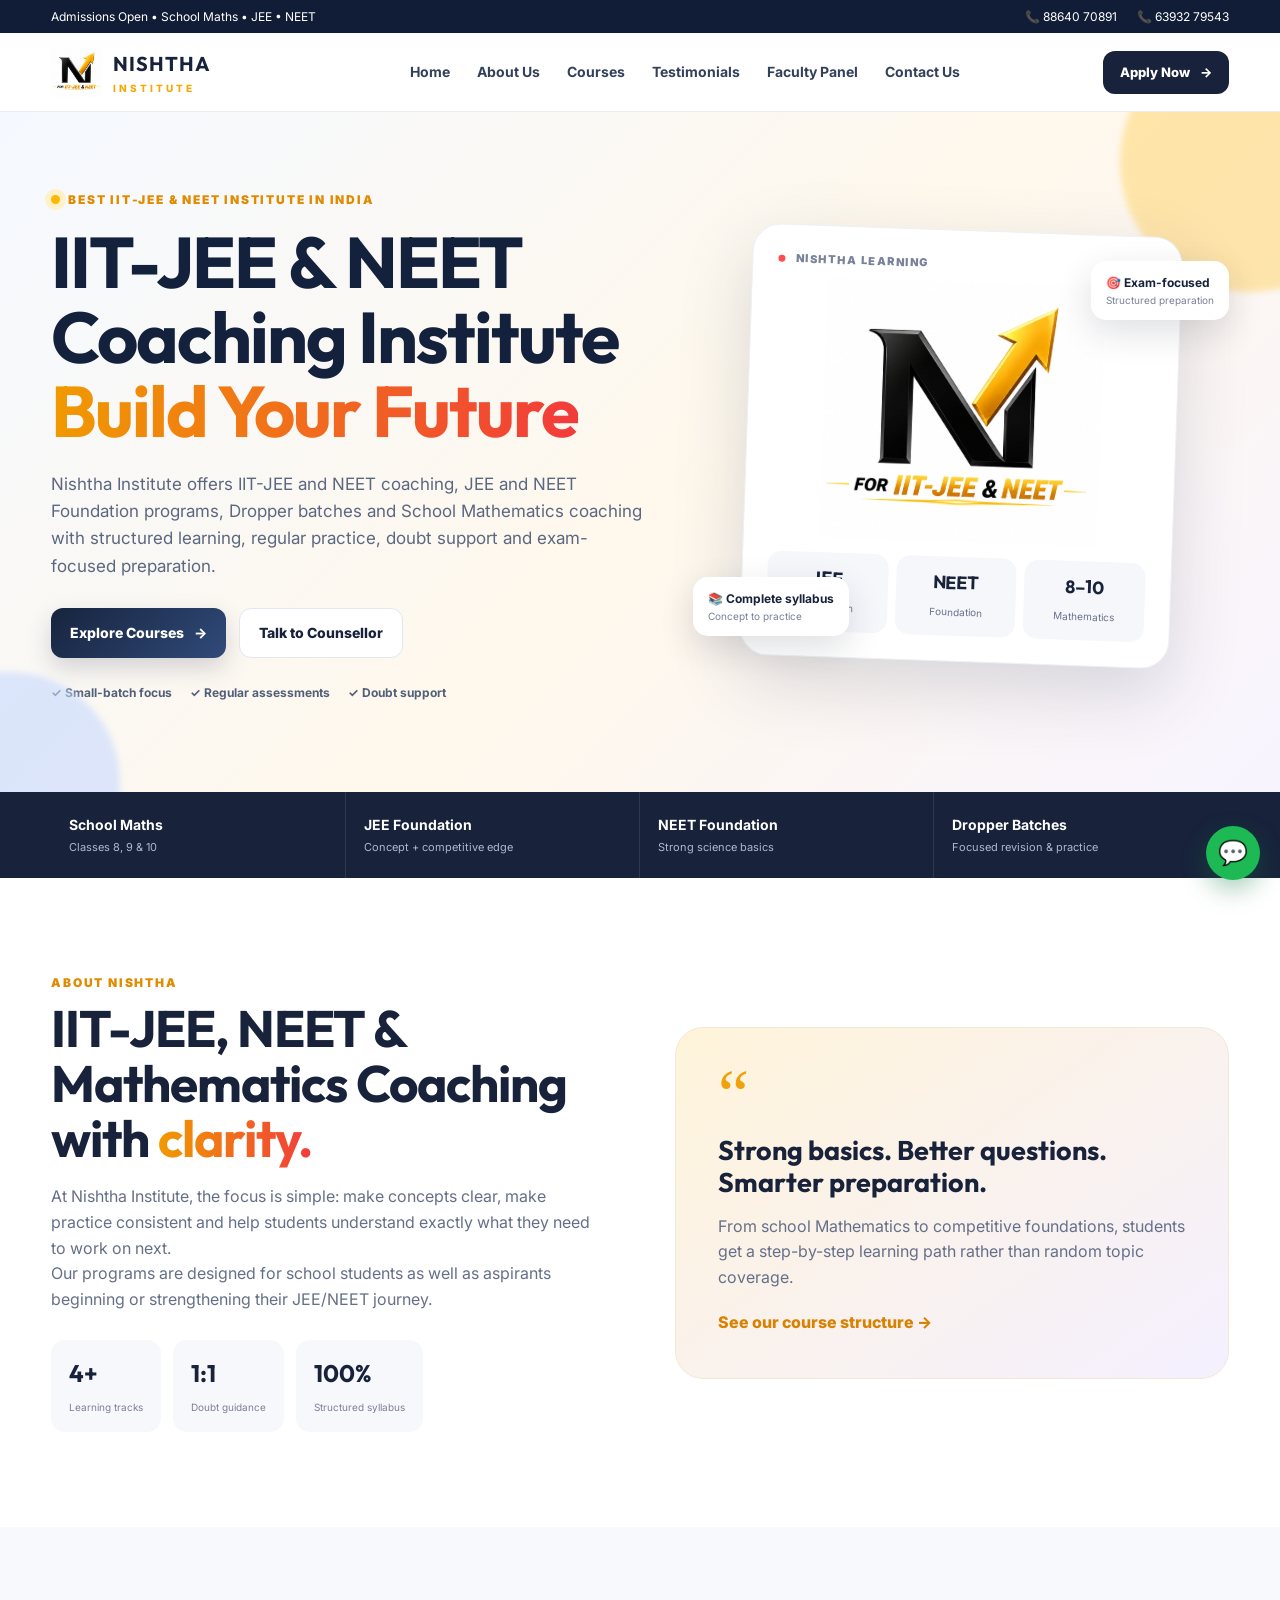
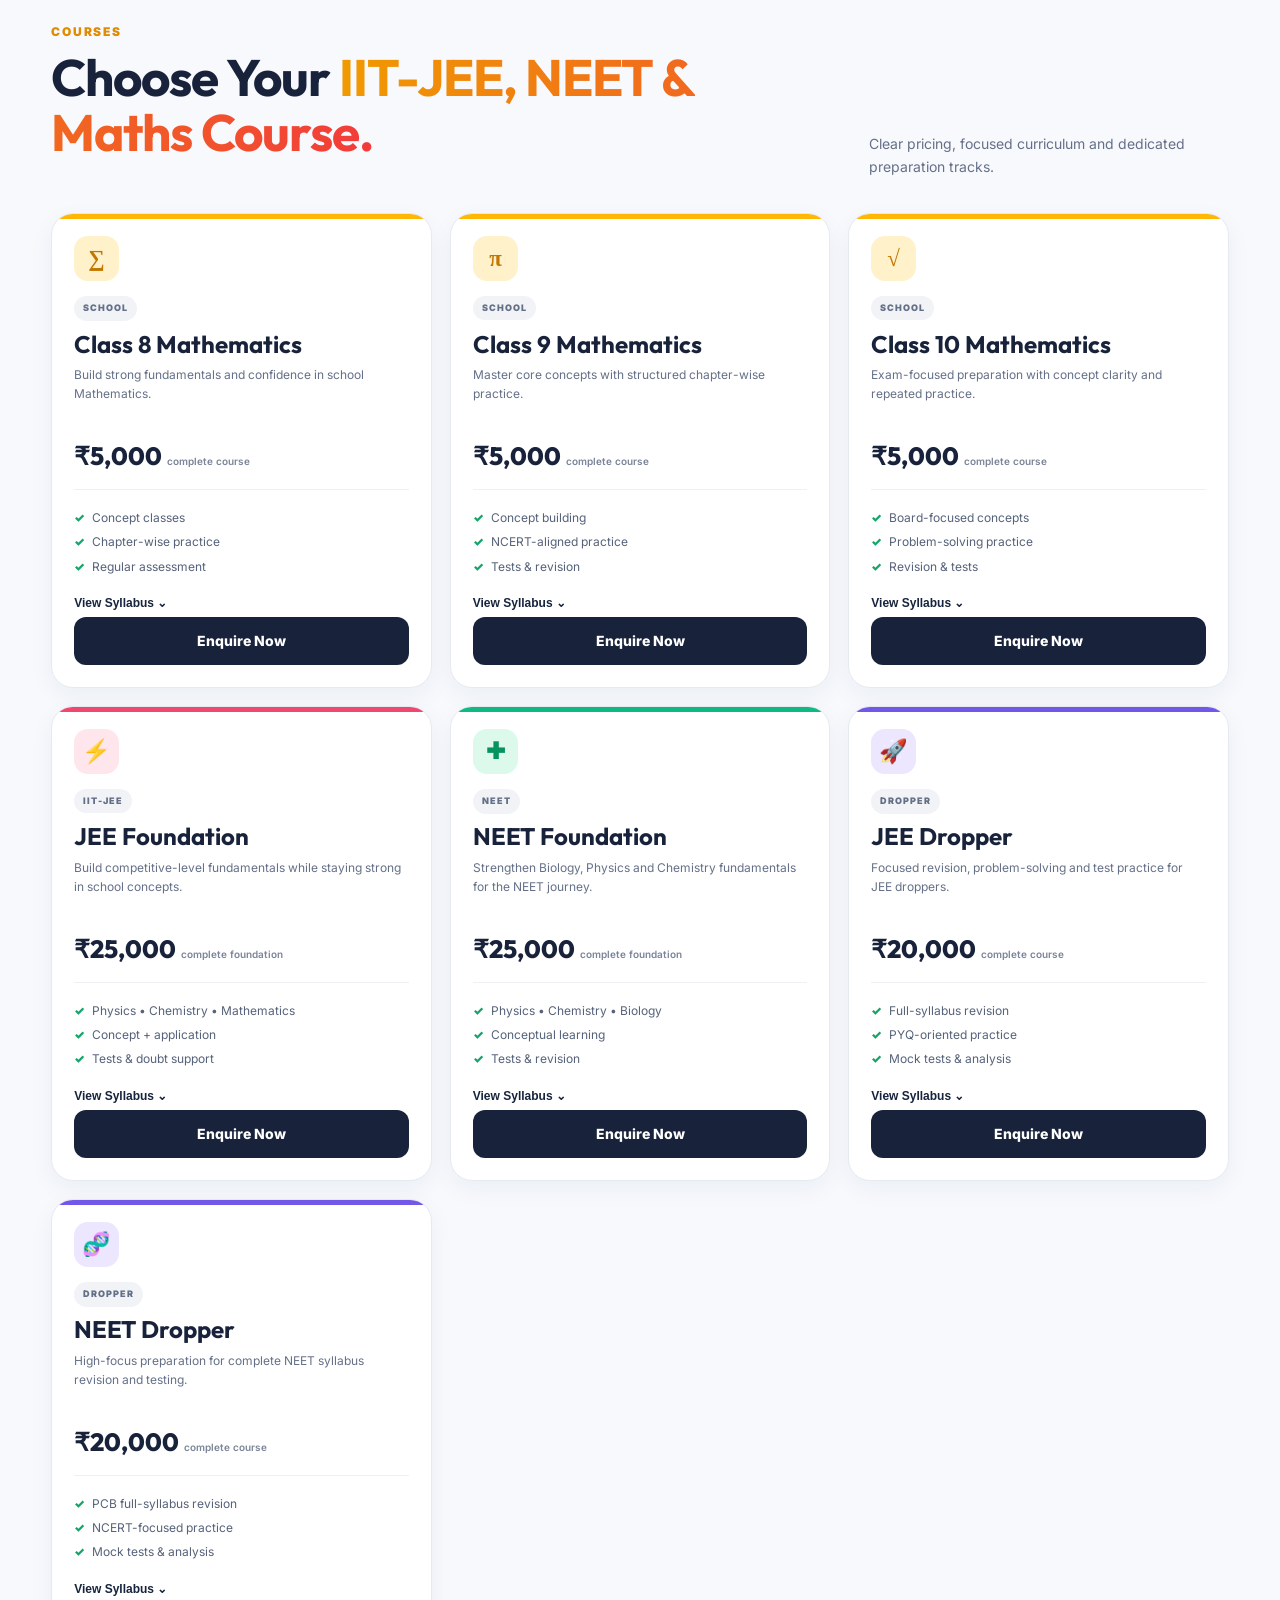
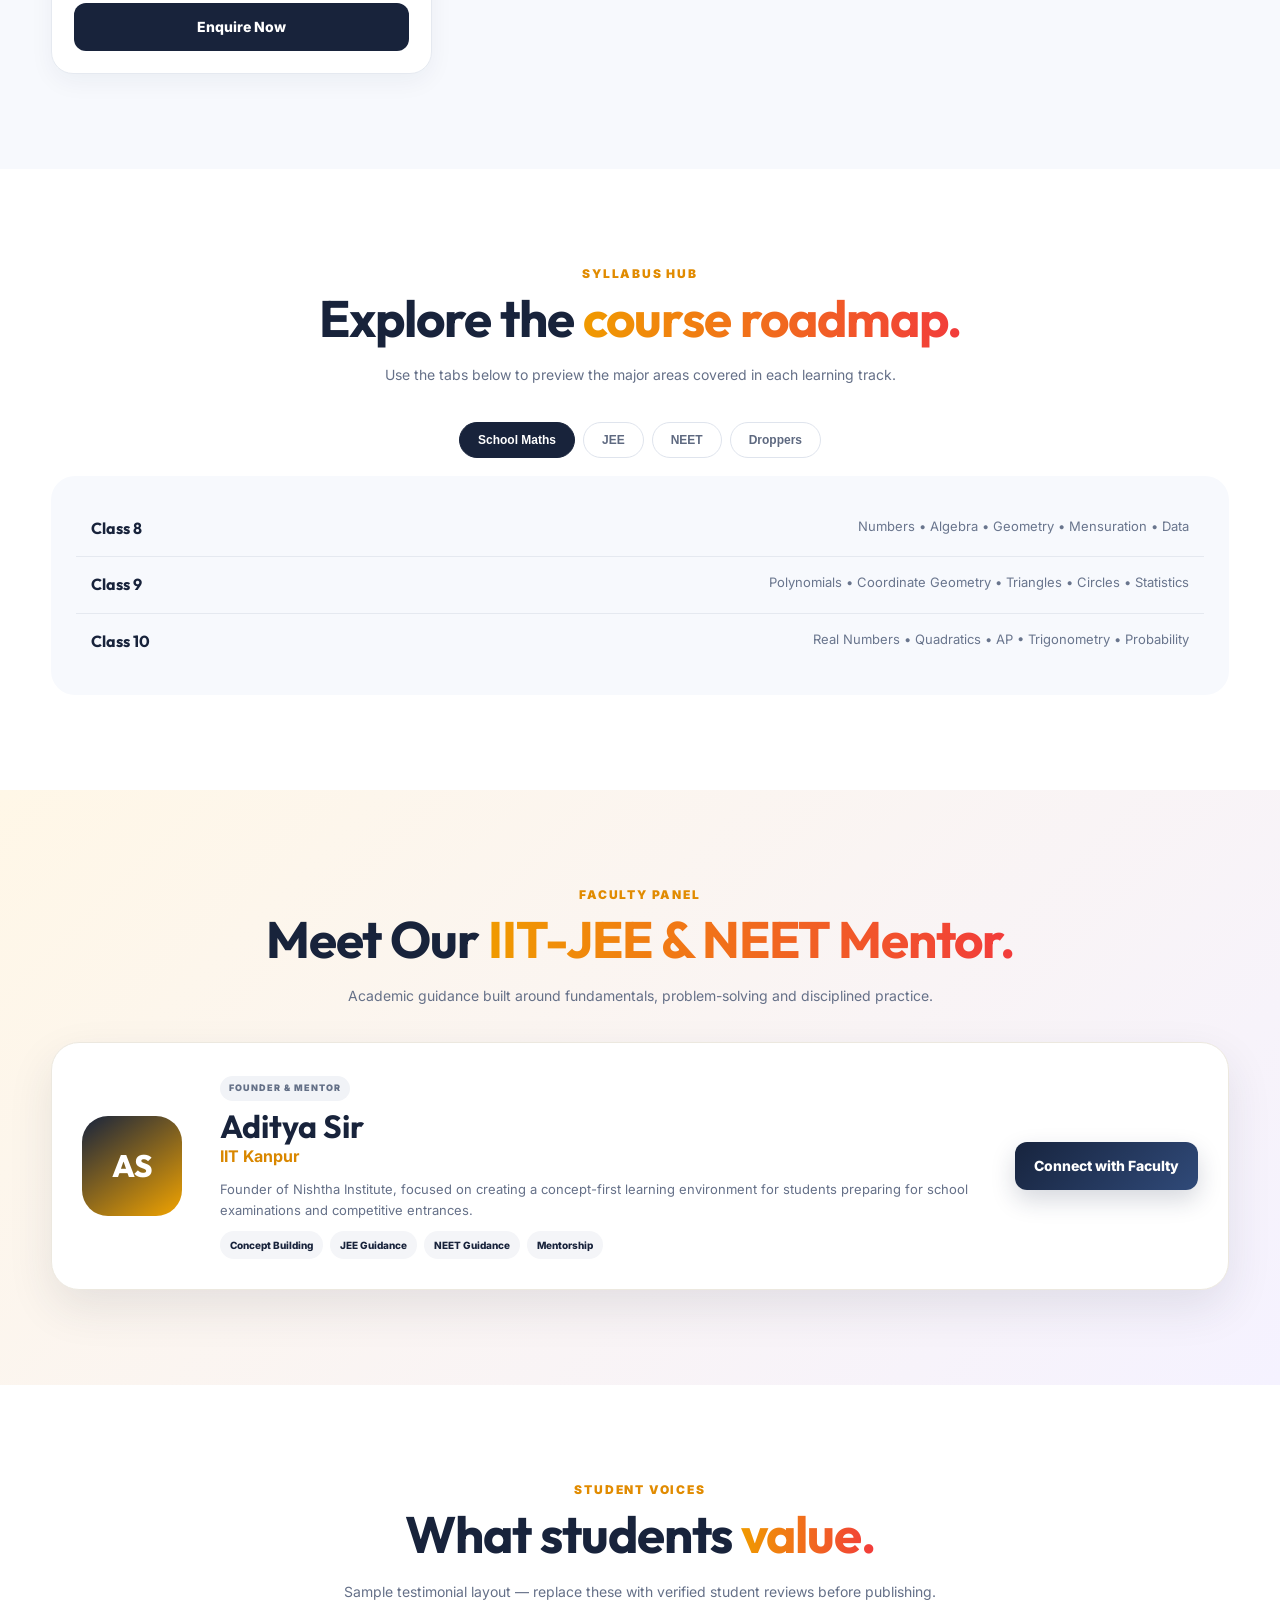
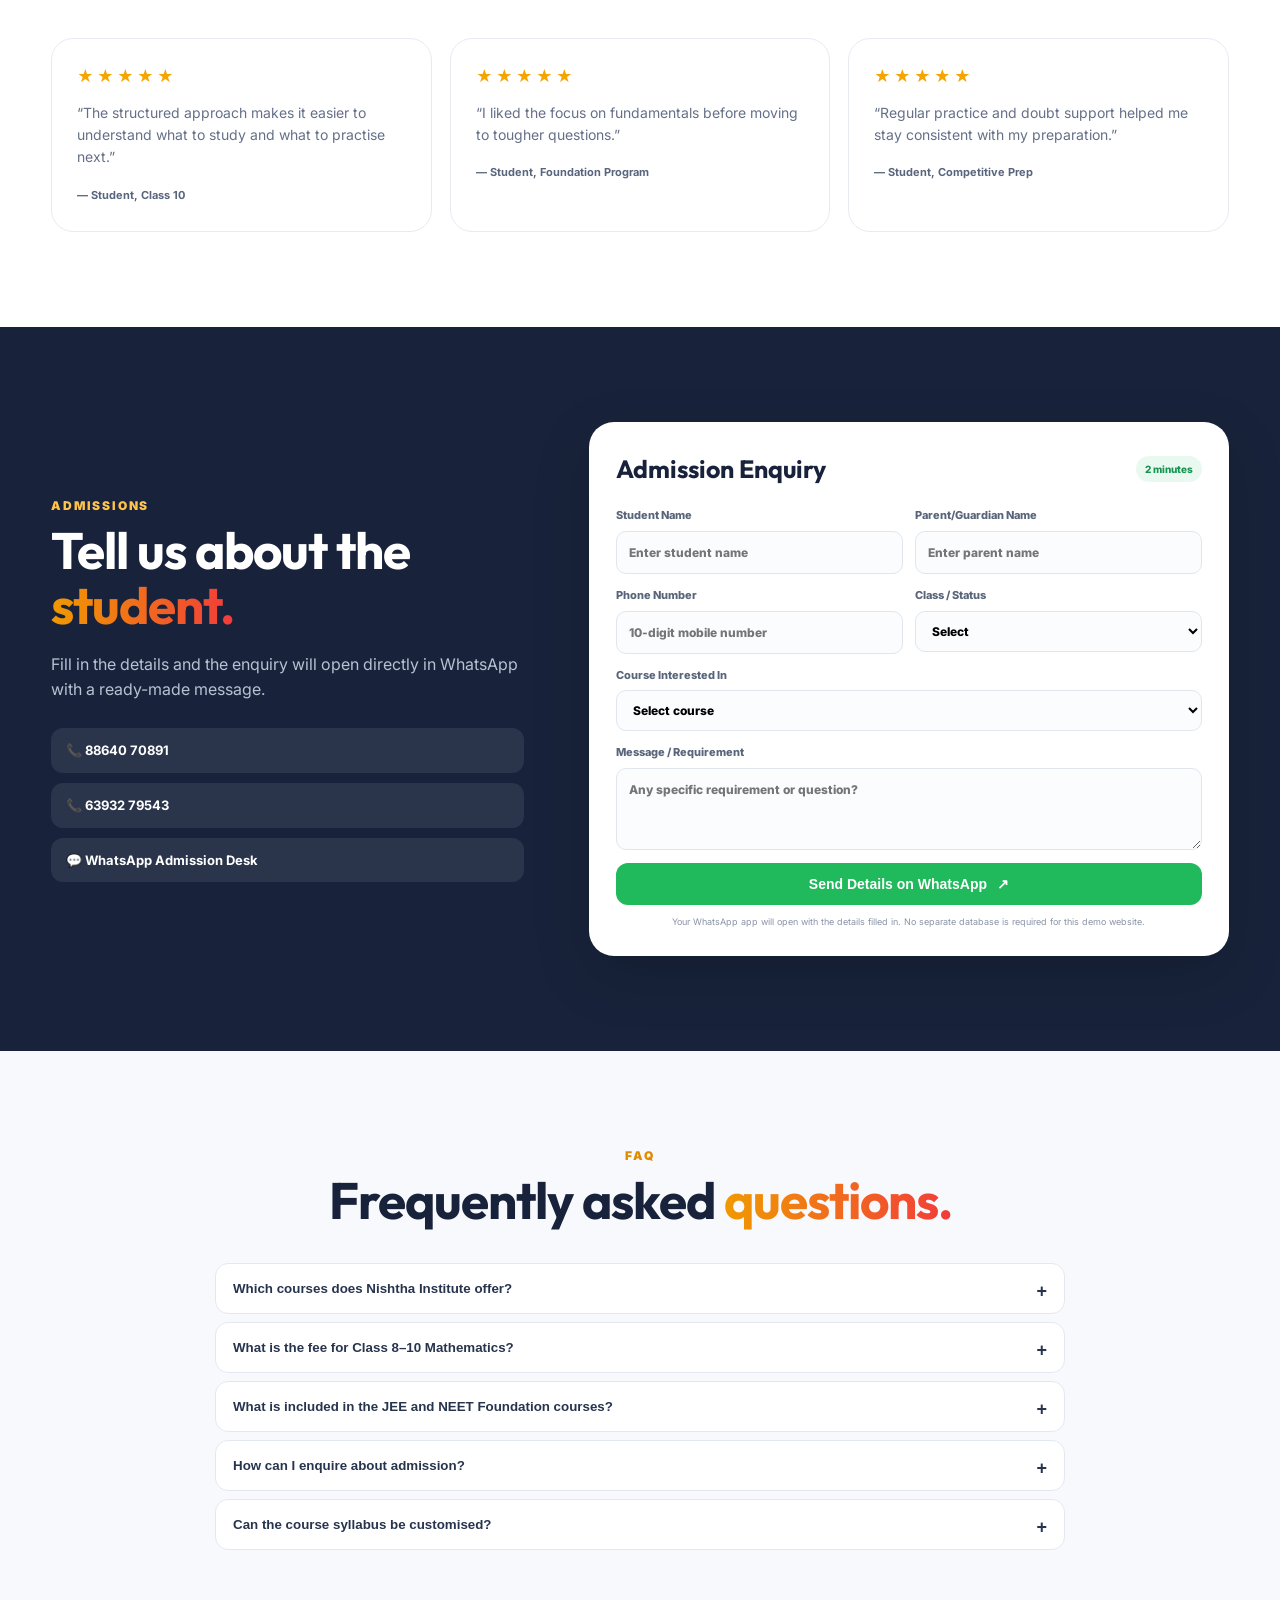
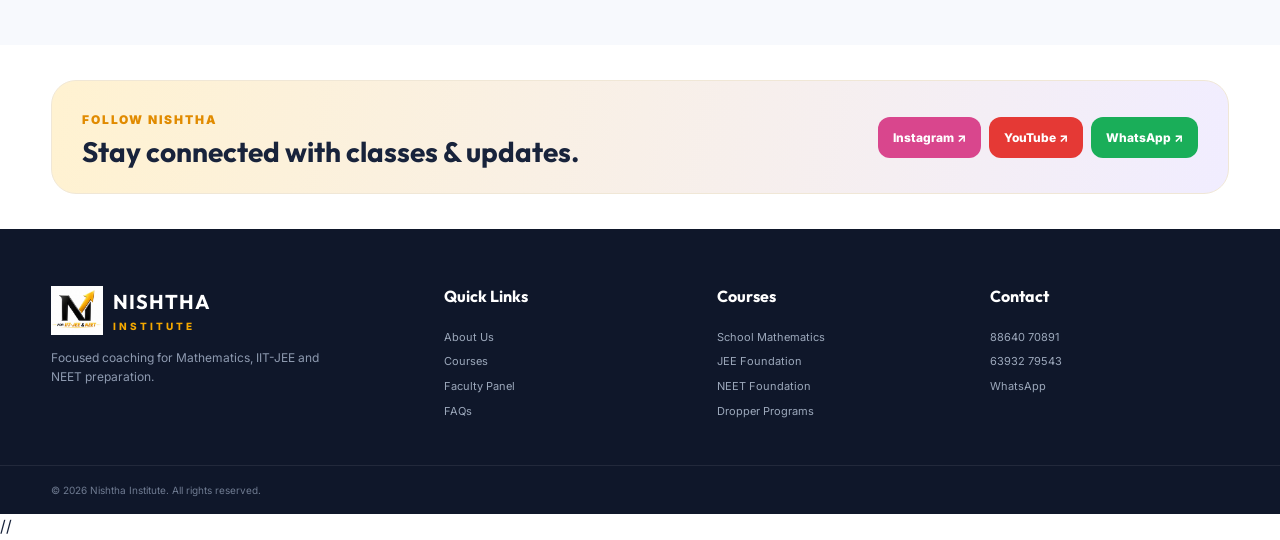
==== index.html @ 9aad05a2 "SEO" ====
<!DOCTYPE html>
<html lang="en-IN">

<head>
  <meta charset="UTF-8">
  <meta name="viewport" content="width=device-width, initial-scale=1.0">
  <title>Nishtha Institute | IIT-JEE & NEET Coaching Institute in India</title>
  <meta name="description"
    content="Nishtha Institute offers IIT-JEE and NEET coaching, JEE Foundation, NEET Foundation, JEE and NEET Dropper programs, and Mathematics coaching for Classes 8, 9 and 10 with structured learning and regular practice.">
  <meta name="keywords"
    content="Nishtha Institute, IIT JEE coaching, IIT-JEE coaching institute, JEE coaching, NEET coaching, JEE Foundation, NEET Foundation, JEE Dropper, NEET Dropper, Mathematics coaching, Class 8 Maths, Class 9 Maths, Class 10 Maths, IIT JEE preparation, NEET preparation, Aditya Sir IIT Kanpur">
  <meta name="author" content="Nishtha Institute">
  <meta name="robots" content="index, follow, max-image-preview:large, max-snippet:-1, max-video-preview:-1">
  <meta name="googlebot" content="index, follow, max-image-preview:large, max-snippet:-1, max-video-preview:-1">
  <meta name="language" content="English">
  <meta name="geo.region" content="IN">
  <meta name="theme-color" content="#14213d">
  <meta property="og:title" content="Nishtha Institute | IIT-JEE & NEET Coaching Institute in India">
  <meta property="og:description"
    content="IIT-JEE, NEET, JEE Foundation, NEET Foundation and School Mathematics coaching with structured learning, practice and doubt support.">
  <meta property="og:type" content="website">
  <meta property="og:site_name" content="Nishtha Institute">
  <meta property="og:locale" content="en_IN">
  <meta property="og:image" content="assets/nishtha-logo.png">
  <link rel="canonical" href="/">
  <meta name="twitter:card" content="summary_large_image">
  <meta name="twitter:title" content="Nishtha Institute | IIT-JEE & NEET Coaching Institute in India">
  <meta name="twitter:description"
    content="IIT-JEE, NEET and Mathematics coaching with structured preparation, regular practice and doubt support.">
  <link rel="icon" href="assets/nishtha-logo.png">
  <link rel="preconnect" href="https://fonts.googleapis.com">
  <link rel="preconnect" href="https://fonts.gstatic.com" crossorigin>
  <link
    href="https://fonts.googleapis.com/css2?family=Inter:wght@400;500;600;700;800&family=Outfit:wght@500;600;700;800&display=swap"
    rel="stylesheet">
  <link rel="stylesheet" href="styles.css">
  <script type="application/ld+json">
  {
    "@context":"https://schema.org",
    "@type":"EducationalOrganization",
    "name":"Nishtha Institute",
    "description":"IIT-JEE, NEET and School Mathematics coaching institute offering foundation, dropper and school Mathematics programs.",
    "telephone":["+91-8864070891","+91-6393279543"],
    "sameAs":["https://www.instagram.com/nishthainstitute","https://youtube.com/@nishthainstitute"],
    "areaServed":"India",
    "hasOfferCatalog":{"@type":"OfferCatalog","name":"Nishtha Institute Courses","itemListElement":[
      {"@type":"Offer","itemOffered":{"@type":"Course","name":"Class 8 Mathematics"}},
      {"@type":"Offer","itemOffered":{"@type":"Course","name":"Class 9 Mathematics"}},
      {"@type":"Offer","itemOffered":{"@type":"Course","name":"Class 10 Mathematics"}},
      {"@type":"Offer","itemOffered":{"@type":"Course","name":"JEE Foundation"}},
      {"@type":"Offer","itemOffered":{"@type":"Course","name":"NEET Foundation"}},
      {"@type":"Offer","itemOffered":{"@type":"Course","name":"JEE Dropper"}},
      {"@type":"Offer","itemOffered":{"@type":"Course","name":"NEET Dropper"}}
    ]}
  }
  </script>
</head>

<body>
  <div class="topbar">
    <div class="container topbar-inner">
      <span>Admissions Open • School Maths • JEE • NEET</span>
      <div class="top-actions">
        <a href="tel:+918864070891">📞 88640 70891</a>
        <a href="tel:+916393279543">📞 63932 79543</a>
      </div>
    </div>
  </div>

  <header class="header" id="home">
    <div class="container nav">
      <a class="brand" href="#home" aria-label="Nishtha Institute Home">
        <img src="assets/nishtha-logo.png" alt="Nishtha Institute IIT JEE NEET logo">
        <div>
          <strong>NISHTHA</strong>
          <small>INSTITUTE</small>
        </div>
      </a>
      <button class="menu-toggle" aria-label="Open navigation" aria-expanded="false">☰</button>
      <nav class="nav-links" aria-label="Primary navigation">
        <a href="#home">Home</a>
        <a href="#about">About Us</a>
        <a href="#courses">Courses</a>
        <a href="#testimonials">Testimonials</a>
        <a href="#faculty">Faculty Panel</a>
        <a href="#contact">Contact Us</a>
      </nav>
      <a class="nav-cta" href="#admission">Apply Now <span>→</span></a>
    </div>
  </header>

  <main>
    <section class="hero">
      <div class="hero-orb orb-one"></div>
      <div class="hero-orb orb-two"></div>
      <div class="container hero-grid">
        <div class="hero-copy">
          <!-- <div class="eyebrow"><span class="dot"></span> Concept • Practice • Progress</div> -->
          <div class="eyebrow">
            <span class="dot"></span>
            BEST IIT-JEE & NEET INSTITUTE IN INDIA
          </div>
          <h1>IIT-JEE & NEET Coaching Institute <span>Build Your Future</span></h1>
          <p class="hero-text">Nishtha Institute offers IIT-JEE and NEET coaching, JEE and NEET Foundation programs,
            Dropper batches and School Mathematics coaching with structured learning, regular practice, doubt support
            and exam-focused preparation.</p>
          <div class="hero-buttons">
            <a class="btn btn-primary" href="#courses">Explore Courses <span>→</span></a>
            <a class="btn btn-light" href="#admission">Talk to Counsellor</a>
          </div>
          <div class="hero-points">
            <span>✓ Small-batch focus</span><span>✓ Regular assessments</span><span>✓ Doubt support</span>
          </div>
        </div>
        <div class="hero-visual">
          <div class="visual-card">
            <div class="visual-top"><span class="live-dot"></span> NISHTHA LEARNING</div>
            <img src="assets/nishtha-logo.png" alt="Nishtha Institute logo">
            <div class="visual-bottom">
              <div><b>JEE</b><small>Foundation</small></div>
              <div><b>NEET</b><small>Foundation</small></div>
              <div><b>8–10</b><small>Mathematics</small></div>
            </div>
          </div>
          <div class="floating-card fc1">🎯 <b>Exam-focused</b><small>Structured preparation</small></div>
          <div class="floating-card fc2">📚 <b>Complete syllabus</b><small>Concept to practice</small></div>
        </div>
      </div>
    </section>

    <section class="trust-strip">
      <div class="container trust-grid">
        <div><strong>School Maths</strong><span>Classes 8, 9 & 10</span></div>
        <div><strong>JEE Foundation</strong><span>Concept + competitive edge</span></div>
        <div><strong>NEET Foundation</strong><span>Strong science basics</span></div>
        <div><strong>Dropper Batches</strong><span>Focused revision & practice</span></div>
      </div>
    </section>

    <section class="section about" id="about">
      <div class="container two-col">
        <div>
          <div class="section-tag">ABOUT NISHTHA</div>
          <h2>IIT-JEE, NEET & Mathematics Coaching with <span>clarity.</span></h2>
          <p>At Nishtha Institute, the focus is simple: make concepts clear, make practice consistent and help students
            understand exactly what they need to work on next.</p>
          <p>Our programs are designed for school students as well as aspirants beginning or strengthening their
            JEE/NEET journey.</p>
          <div class="mini-stats">
            <div><b>4+</b><span>Learning tracks</span></div>
            <div><b>1:1</b><span>Doubt guidance</span></div>
            <div><b>100%</b><span>Structured syllabus</span></div>
          </div>
        </div>
        <div class="about-card">
          <div class="quote-mark">“</div>
          <h3>Strong basics. Better questions. Smarter preparation.</h3>
          <p>From school Mathematics to competitive foundations, students get a step-by-step learning path rather than
            random topic coverage.</p>
          <a href="#courses" class="text-link">See our course structure →</a>
        </div>
      </div>
    </section>

    <section class="section courses-section" id="courses">
      <div class="container">
        <div class="section-heading">
          <div>
            <div class="section-tag">COURSES</div>
            <h2>Choose Your <span>IIT-JEE, NEET & Maths Course.</span></h2>
          </div>
          <p>Clear pricing, focused curriculum and dedicated preparation tracks.</p>
        </div>

        <div class="course-grid">
          <article class="course-card math-card">
            <div class="course-icon">∑</div><span class="pill">SCHOOL</span>
            <h3>Class 8 Mathematics</h3>
            <p>Build strong fundamentals and confidence in school Mathematics.</p>
            <div class="price">₹5,000 <small>complete course</small></div>
            <ul>
              <li>Concept classes</li>
              <li>Chapter-wise practice</li>
              <li>Regular assessment</li>
            </ul>
            <button class="course-toggle">View Syllabus <span>⌄</span></button>
            <div class="syllabus">
              <a href="#syllabus">Number Systems</a><a href="#syllabus">Algebraic Expressions</a><a
                href="#syllabus">Linear Equations</a><a href="#syllabus">Geometry & Mensuration</a><a
                href="#syllabus">Data Handling</a>
            </div>
            <a class="btn btn-dark full" href="#admission" data-course="Class 8 Mathematics">Enquire Now</a>
          </article>

          <article class="course-card math-card">
            <div class="course-icon">π</div><span class="pill">SCHOOL</span>
            <h3>Class 9 Mathematics</h3>
            <p>Master core concepts with structured chapter-wise practice.</p>
            <div class="price">₹5,000 <small>complete course</small></div>
            <ul>
              <li>Concept building</li>
              <li>NCERT-aligned practice</li>
              <li>Tests & revision</li>
            </ul>
            <button class="course-toggle">View Syllabus <span>⌄</span></button>
            <div class="syllabus">
              <a href="#syllabus">Number Systems</a><a href="#syllabus">Polynomials</a><a href="#syllabus">Coordinate
                Geometry</a><a href="#syllabus">Triangles & Circles</a><a href="#syllabus">Statistics</a>
            </div>
            <a class="btn btn-dark full" href="#admission" data-course="Class 9 Mathematics">Enquire Now</a>
          </article>

          <article class="course-card math-card">
            <div class="course-icon">√</div><span class="pill">SCHOOL</span>
            <h3>Class 10 Mathematics</h3>
            <p>Exam-focused preparation with concept clarity and repeated practice.</p>
            <div class="price">₹5,000 <small>complete course</small></div>
            <ul>
              <li>Board-focused concepts</li>
              <li>Problem-solving practice</li>
              <li>Revision & tests</li>
            </ul>
            <button class="course-toggle">View Syllabus <span>⌄</span></button>
            <div class="syllabus">
              <a href="#syllabus">Real Numbers</a><a href="#syllabus">Quadratic Equations</a><a
                href="#syllabus">Arithmetic Progressions</a><a href="#syllabus">Triangles</a><a
                href="#syllabus">Probability</a>
            </div>
            <a class="btn btn-dark full" href="#admission" data-course="Class 10 Mathematics">Enquire Now</a>
          </article>

          <article class="course-card jee-card">
            <div class="course-icon">⚡</div><span class="pill">IIT-JEE</span>
            <h3>JEE Foundation</h3>
            <p>Build competitive-level fundamentals while staying strong in school concepts.</p>
            <div class="price">₹25,000 <small>complete foundation</small></div>
            <ul>
              <li>Physics • Chemistry • Mathematics</li>
              <li>Concept + application</li>
              <li>Tests & doubt support</li>
            </ul>
            <button class="course-toggle">View Syllabus <span>⌄</span></button>
            <div class="syllabus">
              <a href="#syllabus">Physics Foundation</a><a href="#syllabus">Chemistry Foundation</a><a
                href="#syllabus">Mathematics Foundation</a><a href="#syllabus">Problem Practice</a><a
                href="#syllabus">Mock Tests</a>
            </div>
            <a class="btn btn-dark full" href="#admission" data-course="JEE Foundation">Enquire Now</a>
          </article>

          <article class="course-card neet-card">
            <div class="course-icon">✚</div><span class="pill">NEET</span>
            <h3>NEET Foundation</h3>
            <p>Strengthen Biology, Physics and Chemistry fundamentals for the NEET journey.</p>
            <div class="price">₹25,000 <small>complete foundation</small></div>
            <ul>
              <li>Physics • Chemistry • Biology</li>
              <li>Conceptual learning</li>
              <li>Tests & revision</li>
            </ul>
            <button class="course-toggle">View Syllabus <span>⌄</span></button>
            <div class="syllabus">
              <a href="#syllabus">Physics Foundation</a><a href="#syllabus">Chemistry Foundation</a><a
                href="#syllabus">Biology Foundation</a><a href="#syllabus">NCERT Practice</a><a href="#syllabus">Mock
                Tests</a>
            </div>
            <a class="btn btn-dark full" href="#admission" data-course="NEET Foundation">Enquire Now</a>
          </article>

          <article class="course-card dropper-card">
            <div class="course-icon">🚀</div><span class="pill">DROPPER</span>
            <h3>JEE Dropper</h3>
            <p>Focused revision, problem-solving and test practice for JEE droppers.</p>
            <div class="price">₹20,000 <small>complete course</small></div>
            <ul>
              <li>Full-syllabus revision</li>
              <li>PYQ-oriented practice</li>
              <li>Mock tests & analysis</li>
            </ul>
            <button class="course-toggle">View Syllabus <span>⌄</span></button>
            <div class="syllabus">
              <a href="#syllabus">Physics Revision</a><a href="#syllabus">Chemistry Revision</a><a
                href="#syllabus">Maths Revision</a><a href="#syllabus">PYQ Practice</a><a href="#syllabus">Full
                Tests</a>
            </div>
            <a class="btn btn-dark full" href="#admission" data-course="JEE Dropper">Enquire Now</a>
          </article>

          <article class="course-card dropper-card">
            <div class="course-icon">🧬</div><span class="pill">DROPPER</span>
            <h3>NEET Dropper</h3>
            <p>High-focus preparation for complete NEET syllabus revision and testing.</p>
            <div class="price">₹20,000 <small>complete course</small></div>
            <ul>
              <li>PCB full-syllabus revision</li>
              <li>NCERT-focused practice</li>
              <li>Mock tests & analysis</li>
            </ul>
            <button class="course-toggle">View Syllabus <span>⌄</span></button>
            <div class="syllabus">
              <a href="#syllabus">Physics Revision</a><a href="#syllabus">Chemistry Revision</a><a
                href="#syllabus">Biology Revision</a><a href="#syllabus">NCERT Practice</a><a href="#syllabus">Full
                Tests</a>
            </div>
            <a class="btn btn-dark full" href="#admission" data-course="NEET Dropper">Enquire Now</a>
          </article>
        </div>
      </div>
    </section>

    <section class="section syllabus-section" id="syllabus">
      <div class="container">
        <div class="section-heading centered">
          <div class="section-tag">SYLLABUS HUB</div>
          <h2>Explore the <span>course roadmap.</span></h2>
          <p>Use the tabs below to preview the major areas covered in each learning track.</p>
        </div>
        <div class="tabs" role="tablist">
          <button class="tab active" data-tab="school">School Maths</button>
          <button class="tab" data-tab="jee">JEE</button>
          <button class="tab" data-tab="neet">NEET</button>
          <button class="tab" data-tab="dropper">Droppers</button>
        </div>
        <div class="tab-panels">
          <div class="tab-panel active" id="school">
            <div class="topic"><b>Class 8</b><span>Numbers • Algebra • Geometry • Mensuration • Data</span></div>
            <div class="topic"><b>Class 9</b><span>Polynomials • Coordinate Geometry • Triangles • Circles •
                Statistics</span></div>
            <div class="topic"><b>Class 10</b><span>Real Numbers • Quadratics • AP • Trigonometry • Probability</span>
            </div>
          </div>
          <div class="tab-panel" id="jee">
            <div class="topic"><b>Physics</b><span>Mechanics • Waves • Heat • Electricity • Magnetism • Modern
                Physics</span></div>
            <div class="topic"><b>Chemistry</b><span>Physical • Organic • Inorganic foundations + problem
                practice</span></div>
            <div class="topic"><b>Mathematics</b><span>Algebra • Calculus • Coordinate Geometry • Vectors •
                Probability</span></div>
          </div>
          <div class="tab-panel" id="neet">
            <div class="topic"><b>Biology</b><span>Cell • Human Physiology • Genetics • Ecology • Diversity</span></div>
            <div class="topic"><b>Physics</b><span>Mechanics • Thermodynamics • Electrodynamics • Optics • Modern
                Physics</span></div>
            <div class="topic"><b>Chemistry</b><span>Physical • Organic • Inorganic + NCERT-focused practice</span>
            </div>
          </div>
          <div class="tab-panel" id="dropper">
            <div class="topic"><b>Revision Cycle</b><span>Chapter revision → PYQs → sectional tests → full tests</span>
            </div>
            <div class="topic"><b>Analysis</b><span>Error tracking • weak-topic identification • targeted
                practice</span></div>
            <div class="topic"><b>Exam Practice</b><span>Timed papers • mixed questions • revision checkpoints</span>
            </div>
          </div>
        </div>
      </div>
    </section>

    <section class="section faculty" id="faculty">
      <div class="container">
        <div class="section-heading centered">
          <div class="section-tag">FACULTY PANEL</div>
          <h2>Meet Our <span>IIT-JEE & NEET Mentor.</span></h2>
          <p>Academic guidance built around fundamentals, problem-solving and disciplined practice.</p>
        </div>
        <div class="faculty-card">
          <div class="faculty-avatar">AS</div>
          <div class="faculty-info">
            <span class="pill">FOUNDER & MENTOR</span>
            <h3>Aditya Sir</h3>
            <h4>IIT Kanpur</h4>
            <p>Founder of Nishtha Institute, focused on creating a concept-first learning environment for students
              preparing for school examinations and competitive entrances.</p>
            <div class="faculty-tags"><span>Concept Building</span><span>JEE Guidance</span><span>NEET
                Guidance</span><span>Mentorship</span></div>
          </div>
          <div class="faculty-cta"><a class="btn btn-primary" href="#admission">Connect with Faculty</a></div>
        </div>
      </div>
    </section>

    <section class="section testimonials" id="testimonials">
      <div class="container">
        <div class="section-heading centered">
          <div class="section-tag">STUDENT VOICES</div>
          <h2>What students <span>value.</span></h2>
          <p>Sample testimonial layout — replace these with verified student reviews before publishing.</p>
        </div>
        <div class="testimonial-grid">
          <article>
            <div class="stars">★★★★★</div>
            <p>“The structured approach makes it easier to understand what to study and what to practise next.”</p><b>—
              Student, Class 10</b>
          </article>
          <article>
            <div class="stars">★★★★★</div>
            <p>“I liked the focus on fundamentals before moving to tougher questions.”</p><b>— Student, Foundation
              Program</b>
          </article>
          <article>
            <div class="stars">★★★★★</div>
            <p>“Regular practice and doubt support helped me stay consistent with my preparation.”</p><b>— Student,
              Competitive Prep</b>
          </article>
        </div>
      </div>
    </section>

    <section class="section admission" id="admission">
      <div class="container admission-grid">
        <div class="admission-copy">
          <div class="section-tag">ADMISSIONS</div>
          <h2>Tell us about the <span>student.</span></h2>
          <p>Fill in the details and the enquiry will open directly in WhatsApp with a ready-made message.</p>
          <div class="contact-list">
            <a href="tel:+918864070891">📞 <span>88640 70891</span></a>
            <a href="tel:+916393279543">📞 <span>63932 79543</span></a>
            <a href="https://wa.me/918864070891" target="_blank" rel="noopener">💬 <span>WhatsApp Admission
                Desk</span></a>
          </div>
        </div>
        <form class="lead-form" id="leadForm">
          <div class="form-head">
            <h3>Admission Enquiry</h3><span>2 minutes</span>
          </div>
          <div class="form-row">
            <label>Student Name<input type="text" id="studentName" required placeholder="Enter student name"></label>
            <label>Parent/Guardian Name<input type="text" id="parentName" required
                placeholder="Enter parent name"></label>
          </div>
          <div class="form-row">
            <label>Phone Number<input type="tel" id="phone" required pattern="[0-9]{10}"
                placeholder="10-digit mobile number"></label>
            <label>Class / Status
              <select id="classLevel" required>
                <option value="">Select</option>
                <option>Class 8</option>
                <option>Class 9</option>
                <option>Class 10</option>
                <option>Class 11</option>
                <option>Class 12</option>
                <option>Dropper</option>
              </select>
            </label>
          </div>
          <label>Course Interested In
            <select id="course" required>
              <option value="">Select course</option>
              <option>Class 8 Mathematics — ₹5,000</option>
              <option>Class 9 Mathematics — ₹5,000</option>
              <option>Class 10 Mathematics — ₹5,000</option>
              <option>JEE Foundation — ₹25,000</option>
              <option>NEET Foundation — ₹25,000</option>
              <option>JEE Dropper — ₹20,000</option>
              <option>NEET Dropper — ₹20,000</option>
            </select>
          </label>
          <label>Message / Requirement<textarea id="message" rows="3"
              placeholder="Any specific requirement or question?"></textarea></label>
          <button class="btn btn-whatsapp full" type="submit">Send Details on WhatsApp <span>↗</span></button>
          <small class="form-note">Your WhatsApp app will open with the details filled in. No separate database is
            required for this demo website.</small>
        </form>
      </div>
    </section>

    <section class="section faq" id="faq">
      <div class="container narrow">
        <div class="section-heading centered">
          <div class="section-tag">FAQ</div>
          <h2>Frequently asked <span>questions.</span></h2>
        </div>
        <div class="faq-list">
          <button class="faq-item"><span>Which courses does Nishtha Institute offer?</span><b>+</b>
            <div class="faq-answer">Nishtha offers Class 8, 9 and 10 Mathematics, JEE Foundation, NEET Foundation, JEE
              Dropper and NEET Dropper programs.</div>
          </button>
          <button class="faq-item"><span>What is the fee for Class 8–10 Mathematics?</span><b>+</b>
            <div class="faq-answer">Each school Mathematics course is listed at ₹5,000 as provided for this website.
            </div>
          </button>
          <button class="faq-item"><span>What is included in the JEE and NEET Foundation courses?</span><b>+</b>
            <div class="faq-answer">The foundation tracks are structured around subject concepts, practice, assessments
              and doubt support. The detailed syllabus can be expanded here later.</div>
          </button>
          <button class="faq-item"><span>How can I enquire about admission?</span><b>+</b>
            <div class="faq-answer">Use the admission form on this page. After submission, WhatsApp opens with the
              student's details ready to send to the admission number.</div>
          </button>
          <button class="faq-item"><span>Can the course syllabus be customised?</span><b>+</b>
            <div class="faq-answer">The website includes a syllabus hub so individual chapters, batch schedules and
              course-specific details can be updated as the institute finalises them.</div>
          </button>
        </div>
      </div>
    </section>

    <section class="social-section">
      <div class="container social-box">
        <div><span class="section-tag">FOLLOW NISHTHA</span>
          <h2>Stay connected with <span>classes & updates.</span></h2>
        </div>
        <div class="social-buttons">
          <a href="https://www.instagram.com/nishthainstitute" target="_blank" rel="noopener"
            class="social insta">Instagram ↗</a>
          <a href="https://youtube.com/@nishthainstitute" target="_blank" rel="noopener" class="social yt">YouTube ↗</a>
          <a href="https://wa.me/918864070891" target="_blank" rel="noopener" class="social wa">WhatsApp ↗</a>
        </div>
      </div>
    </section>
  </main>

  <footer id="contact">
    <div class="container footer-grid">
      <div>
        <a class="brand footer-brand" href="#home"><img src="assets/nishtha-logo.png" alt="Nishtha Institute">
          <div><strong>NISHTHA</strong><small>INSTITUTE</small></div>
        </a>
        <p>Focused coaching for Mathematics, IIT-JEE and NEET preparation.</p>
      </div>
      <div>
        <h4>Quick Links</h4><a href="#about">About Us</a><a href="#courses">Courses</a><a href="#faculty">Faculty
          Panel</a><a href="#faq">FAQs</a>
      </div>
      <div>
        <h4>Courses</h4><a href="#courses">School Mathematics</a><a href="#courses">JEE Foundation</a><a
          href="#courses">NEET Foundation</a><a href="#courses">Dropper Programs</a>
      </div>
      <div>
        <h4>Contact</h4><a href="tel:+918864070891">88640 70891</a><a href="tel:+916393279543">63932 79543</a><a
          href="https://wa.me/918864070891" target="_blank" rel="noopener">WhatsApp</a>
      </div>
    </div>
    <div class="footer-bottom">
      <div class="container">© <span id="year"></span> Nishtha Institute. All rights reserved.</div>
    </div>
  </footer>
  //
  <!-- Admission Popup -->
  <div class="admission-popup" id="admissionPopup">
    <div class="popup-overlay" onclick="closePopup()"></div>

    <div class="popup-card">
      <button class="popup-close" onclick="closePopup()">×</button>

      <div class="popup-badge">🎓 ADMISSIONS OPEN</div>

      <h2>Start Your <span>Preparation</span> Today</h2>

      <p>Fill in your details and send your enquiry directly on WhatsApp.</p>

      <form id="popupLeadForm">

        <div class="popup-row">
          <div>
            <label>Student Name</label>
            <input type="text" id="popupStudentName" required>
          </div>

          <div>
            <label>Parent/Guardian</label>
            <input type="text" id="popupParentName" required>
          </div>
        </div>

        <div class="popup-row">
          <div>
            <label>Phone Number</label>
            <input type="tel" id="popupPhone" pattern="[0-9]{10}" maxlength="10" required>
          </div>

          <div>
            <label>Class / Status</label>
            <select id="popupClass" required>
              <option value="">Select</option>
              <option>Class 8</option>
              <option>Class 9</option>
              <option>Class 10</option>
              <option>Class 11</option>
              <option>Class 12</option>
              <option>Dropper</option>
            </select>
          </div>
        </div>

        <label>Course Interested In</label>

        <select id="popupCourse" required>
          <option value="">Select Course</option>
          <option>Class 8 Mathematics - ₹5,000</option>
          <option>Class 9 Mathematics - ₹5,000</option>
          <option>Class 10 Mathematics - ₹5,000</option>
          <option>JEE Foundation - ₹25,000</option>
          <option>NEET Foundation - ₹25,000</option>
          <option>JEE Dropper - ₹20,000</option>
          <option>NEET Dropper - ₹20,000</option>
        </select>

        <button type="submit" class="popup-whatsapp-btn">
          Send Details on WhatsApp →
        </button>

      </form>
    </div>
  </div>
  <a class="floating-wa" href="https://wa.me/918864070891" target="_blank" rel="noopener"
    aria-label="Chat on WhatsApp">💬</a>

  <script type="application/ld+json">
  {"@context":"https://schema.org","@type":"FAQPage","mainEntity":[
    {"@type":"Question","name":"Which courses does Nishtha Institute offer?","acceptedAnswer":{"@type":"Answer","text":"Nishtha Institute offers Class 8, 9 and 10 Mathematics, JEE Foundation, NEET Foundation, JEE Dropper and NEET Dropper programs."}},
    {"@type":"Question","name":"What is the fee for Class 8 to 10 Mathematics?","acceptedAnswer":{"@type":"Answer","text":"Each Class 8, Class 9 and Class 10 Mathematics course is listed at ₹5,000 on the website."}},
    {"@type":"Question","name":"What is included in the JEE and NEET Foundation courses?","acceptedAnswer":{"@type":"Answer","text":"The foundation tracks include subject concepts, practice, assessments and doubt support."}},
    {"@type":"Question","name":"How can I enquire about admission?","acceptedAnswer":{"@type":"Answer","text":"Students or parents can use the admission form on the website to open a WhatsApp enquiry with the details."}}
  ]}
  </script>
  <script src="script.js"></script>
</body>

</html>
---- styles.css ----
* {
    box-sizing: border-box;
    margin: 0;
    padding: 0
}

html {
    scroll-behavior: smooth
}

body {
    font-family: Inter, system-ui, sans-serif;
    color: #18233b;
    background: #fff;
    line-height: 1.6
}

.container {
    width: min(1180px, 92%);
    margin: auto
}

.topbar {
    background: #111c36;
    color: #fff;
    font-size: 12px
}

.topbar-inner {
    display: flex;
    justify-content: space-between;
    padding: 7px 0;
    gap: 20px
}

.top-actions {
    display: flex;
    gap: 20px
}

.topbar a {
    color: #fff;
    text-decoration: none
}

.header {
    position: sticky;
    top: 0;
    z-index: 50;
    background: rgba(255, 255, 255, .92);
    backdrop-filter: blur(14px);
    border-bottom: 1px solid #e9edf5
}

.nav {
    height: 78px;
    display: flex;
    align-items: center;
    gap: 24px
}

.brand {
    display: flex;
    align-items: center;
    gap: 10px;
    text-decoration: none;
    color: #17223b;
    min-width: 215px
}

.brand img {
    width: 52px;
    height: 52px;
    object-fit: contain
}

.brand strong {
    display: block;
    font-family: Outfit;
    font-size: 20px;
    letter-spacing: 1px
}

.brand small {
    display: block;
    font-size: 10px;
    font-weight: 800;
    color: #f5a900;
    letter-spacing: 3px
}

.nav-links {
    display: flex;
    align-items: center;
    justify-content: center;
    gap: 27px;
    flex: 1
}

.nav-links a {
    font-size: 14px;
    font-weight: 700;
    color: #33405b;
    text-decoration: none
}

.nav-links a:hover {
    color: #ee8e00
}

.nav-cta,
.btn {
    border: 0;
    text-decoration: none;
    cursor: pointer;
    font-weight: 800;
    display: inline-flex;
    align-items: center;
    justify-content: center;
    gap: 10px
}

.nav-cta {
    background: #18233b;
    color: #fff;
    padding: 11px 17px;
    border-radius: 12px;
    font-size: 13px
}

.menu-toggle {
    display: none;
    border: 0;
    background: none;
    font-size: 28px
}

.hero {
    position: relative;
    overflow: hidden;
    background: linear-gradient(135deg, #f5f9ff 0%, #fff8ec 55%, #f8f4ff 100%);
    padding: 78px 0 90px
}

.hero-grid {
    display: grid;
    grid-template-columns: 1.05fr .95fr;
    gap: 50px;
    align-items: center
}

.eyebrow,
.section-tag {
    font-size: 12px;
    font-weight: 900;
    letter-spacing: 1.8px;
    color: #e18b00
}

.eyebrow {
    display: flex;
    align-items: center;
    gap: 8px;
    margin-bottom: 16px
}

.dot {
    width: 9px;
    height: 9px;
    border-radius: 50%;
    background: #ffb703;
    box-shadow: 0 0 0 6px #fff1c9
}

.hero h1 {
    font-family: Outfit;
    font-size: clamp(44px, 5.6vw, 74px);
    line-height: 1.04;
    letter-spacing: -2px;
    color: #14213d
}

.hero h1 span,
.section h2 span {
    background: linear-gradient(90deg, #f09a00, #f23b3b);
    -webkit-background-clip: text;
    background-clip: text;
    color: transparent
}

.hero-text {
    font-size: 17px;
    color: #5c6780;
    max-width: 650px;
    margin: 22px 0 28px
}

.hero-buttons {
    display: flex;
    gap: 13px;
    flex-wrap: wrap
}

.btn {
    padding: 13px 19px;
    border-radius: 12px;
    font-size: 14px
}

.btn-primary {
    color: #fff;
    background: linear-gradient(135deg, #17243e, #304a79);
    box-shadow: 0 10px 25px rgba(25, 40, 72, .18)
}

.btn-light {
    background: #fff;
    color: #18233b;
    border: 1px solid #e1e6ef
}

.btn-dark {
    background: #18233b;
    color: #fff
}

.btn-whatsapp {
    background: #20b95b;
    color: #fff
}

.full {
    width: 100%
}

.hero-points {
    display: flex;
    gap: 18px;
    flex-wrap: wrap;
    margin-top: 25px;
    font-size: 12px;
    font-weight: 700;
    color: #536079
}

.hero-visual {
    position: relative;
    min-height: 470px;
    display: flex;
    align-items: center;
    justify-content: center
}

.visual-card {
    width: min(430px, 100%);
    padding: 25px;
    border-radius: 28px;
    background: #fff;
    box-shadow: 0 25px 70px rgba(35, 52, 84, .17);
    border: 1px solid #edf0f5;
    transform: rotate(2deg)
}

.visual-top {
    font-size: 11px;
    font-weight: 900;
    letter-spacing: 1.5px;
    color: #78839a
}

.live-dot {
    display: inline-block;
    width: 7px;
    height: 7px;
    border-radius: 50%;
    background: #ff4d4d;
    margin-right: 7px
}

.visual-card img {
    width: 100%;
    height: 260px;
    object-fit: contain;
    margin: 8px 0
}

.visual-bottom {
    display: grid;
    grid-template-columns: repeat(3, 1fr);
    gap: 8px
}

.visual-bottom div {
    padding: 12px;
    border-radius: 14px;
    background: #f5f7fb;
    text-align: center
}

.visual-bottom b {
    display: block;
    font-family: Outfit;
    font-size: 18px
}

.visual-bottom small {
    font-size: 10px;
    color: #68738a
}

.floating-card {
    position: absolute;
    background: #fff;
    padding: 12px 15px;
    border-radius: 15px;
    box-shadow: 0 12px 35px rgba(25, 35, 60, .14);
    font-size: 12px
}

.floating-card small {
    display: block;
    color: #778198;
    font-size: 10px
}

.fc1 {
    top: 50px;
    right: 0
}

.fc2 {
    bottom: 45px;
    left: 0
}

.hero-orb {
    position: absolute;
    border-radius: 50%;
    filter: blur(3px);
    opacity: .6
}

.orb-one {
    width: 260px;
    height: 260px;
    background: #ffd97b;
    right: -100px;
    top: -80px
}

.orb-two {
    width: 220px;
    height: 220px;
    background: #c7d9ff;
    left: -100px;
    bottom: -100px
}

.trust-strip {
    background: #18233b;
    color: #fff
}

.trust-grid {
    display: grid;
    grid-template-columns: repeat(4, 1fr)
}

.trust-grid div {
    padding: 22px 18px;
    border-right: 1px solid rgba(255, 255, 255, .1)
}

.trust-grid div:last-child {
    border: 0
}

.trust-grid strong {
    display: block;
    font-size: 14px
}

.trust-grid span {
    display: block;
    color: #aeb8cb;
    font-size: 11px;
    margin-top: 2px
}

.section {
    padding: 95px 0
}

.two-col {
    display: grid;
    grid-template-columns: 1fr 1fr;
    gap: 70px;
    align-items: center
}

.section h2 {
    font-family: Outfit;
    font-size: clamp(34px, 4vw, 52px);
    line-height: 1.08;
    color: #18233b;
    margin: 8px 0 18px;
    letter-spacing: -1px
}

.section p {
    color: #657088
}

.mini-stats {
    display: flex;
    gap: 12px;
    margin-top: 28px
}

.mini-stats div {
    background: #f7f8fb;
    padding: 14px 18px;
    border-radius: 14px;
    min-width: 105px
}

.mini-stats b {
    display: block;
    font-family: Outfit;
    font-size: 24px
}

.mini-stats span {
    font-size: 10px;
    color: #788299
}

.about-card {
    padding: 42px;
    border-radius: 28px;
    background: linear-gradient(145deg, #fff4da, #f4f0ff);
    border: 1px solid #f1e8d6
}

.quote-mark {
    font-family: Georgia;
    font-size: 70px;
    line-height: .7;
    color: #f1a20a
}

.about-card h3 {
    font-family: Outfit;
    font-size: 27px;
    line-height: 1.2;
    margin: 15px 0
}

.text-link {
    display: inline-block;
    color: #d98100;
    font-weight: 800;
    text-decoration: none;
    margin-top: 20px
}

.courses-section {
    background: #f7f9fd
}

.section-heading {
    display: flex;
    justify-content: space-between;
    align-items: end;
    gap: 30px;
    margin-bottom: 35px
}

.section-heading>p {
    max-width: 460px;
    font-size: 14px
}

.centered {
    display: block;
    text-align: center
}

.centered>p {
    margin: 0 auto;
    max-width: 650px
}

.course-grid {
    display: grid;
    grid-template-columns: repeat(3, 1fr);
    gap: 18px
}

.course-card {
    background: #fff;
    border: 1px solid #e5e9f0;
    border-radius: 22px;
    padding: 22px;
    box-shadow: 0 8px 25px rgba(25, 40, 70, .05);
    position: relative;
    overflow: hidden
}

.course-card:before {
    content: "";
    position: absolute;
    top: 0;
    left: 0;
    right: 0;
    height: 5px;
    background: #ffb703
}

.jee-card:before {
    background: #ef476f
}

.neet-card:before {
    background: #10b981
}

.dropper-card:before {
    background: #7257e8
}

.course-icon {
    width: 45px;
    height: 45px;
    border-radius: 14px;
    display: grid;
    place-items: center;
    background: #fff1ca;
    color: #c47600;
    font-family: Outfit;
    font-size: 23px;
    font-weight: 800;
    margin-bottom: 12px
}

.jee-card .course-icon {
    background: #ffe5ec;
    color: #dc345f
}

.neet-card .course-icon {
    background: #ddf9ec;
    color: #079360
}

.dropper-card .course-icon {
    background: #ece6ff;
    color: #6242d2
}

.pill {
    display: inline-block;
    padding: 5px 9px;
    border-radius: 99px;
    background: #f1f3f7;
    color: #647087;
    font-size: 9px;
    font-weight: 900;
    letter-spacing: 1px
}

.course-card h3 {
    font-family: Outfit;
    font-size: 24px;
    line-height: 1.15;
    margin: 10px 0 7px
}

.course-card p {
    font-size: 12px;
    min-height: 58px
}

.price {
    font-family: Outfit;
    font-size: 25px;
    font-weight: 800;
    margin: 13px 0
}

.price small {
    font-family: Inter;
    font-size: 10px;
    color: #7b8498;
    font-weight: 600
}

.course-card ul {
    list-style: none;
    border-top: 1px solid #edf0f4;
    padding: 13px 0 8px;
    font-size: 12px;
    color: #56627a
}

.course-card li {
    margin: 5px 0
}

.course-card li:before {
    content: "✓";
    color: #14a56a;
    font-weight: 900;
    margin-right: 7px
}

.course-toggle {
    border: 0;
    background: none;
    padding: 7px 0;
    color: #17243d;
    font-weight: 800;
    cursor: pointer;
    font-size: 12px
}

.syllabus {
    display: grid;
    grid-template-columns: 1fr 1fr;
    gap: 6px;
    max-height: 0;
    overflow: hidden;
    transition: .35s
}

.course-card.open .syllabus {
    max-height: 180px;
    margin-bottom: 13px
}

.syllabus a {
    font-size: 10px;
    text-decoration: none;
    color: #6a748a;
    background: #f7f8fb;
    padding: 7px;
    border-radius: 8px
}

.syllabus a:hover {
    color: #d47c00
}

.syllabus-section {
    background: #fff
}

.tabs {
    display: flex;
    justify-content: center;
    gap: 8px;
    flex-wrap: wrap;
    margin: 30px 0 18px
}

.tab {
    border: 1px solid #dfe4ed;
    background: #fff;
    border-radius: 99px;
    padding: 10px 18px;
    font-weight: 800;
    font-size: 12px;
    cursor: pointer;
    color: #5e6980
}

.tab.active {
    background: #18233b;
    color: #fff;
    border-color: #18233b
}

.tab-panels {
    background: #f7f9fd;
    border-radius: 24px;
    padding: 25px
}

.tab-panel {
    display: none
}

.tab-panel.active {
    display: block
}

.topic {
    display: flex;
    justify-content: space-between;
    gap: 20px;
    padding: 15px;
    border-bottom: 1px solid #e5e9f0
}

.topic:last-child {
    border: 0
}

.topic b {
    font-family: Outfit
}

.topic span {
    color: #69758d;
    font-size: 13px;
    text-align: right
}

.faculty {
    background: linear-gradient(135deg, #fff7e7, #f5f2ff)
}

.faculty-card {
    display: grid;
    grid-template-columns: 110px 1fr auto;
    align-items: center;
    gap: 28px;
    background: #fff;
    border-radius: 28px;
    padding: 30px;
    box-shadow: 0 18px 45px rgba(39, 45, 72, .1);
    border: 1px solid #ece8df
}

.faculty-avatar {
    width: 100px;
    height: 100px;
    border-radius: 26px;
    background: linear-gradient(145deg, #17233d, #f2a400);
    color: #fff;
    display: grid;
    place-items: center;
    font-family: Outfit;
    font-size: 31px;
    font-weight: 800
}

.faculty-info h3 {
    font-family: Outfit;
    font-size: 32px;
    line-height: 1;
    margin: 9px 0 2px
}

.faculty-info h4 {
    color: #d98700
}

.faculty-info p {
    font-size: 13px;
    margin: 10px 0
}

.faculty-tags {
    display: flex;
    flex-wrap: wrap;
    gap: 7px
}

.faculty-tags span {
    font-size: 10px;
    font-weight: 800;
    background: #f4f5f8;
    border-radius: 99px;
    padding: 6px 10px
}

.testimonial-grid {
    display: grid;
    grid-template-columns: repeat(3, 1fr);
    gap: 18px
}

.testimonial-grid article {
    padding: 25px;
    background: #fff;
    border: 1px solid #e7eaf1;
    border-radius: 22px
}

.stars {
    color: #f5a400;
    letter-spacing: 3px
}

.testimonial-grid p {
    font-size: 14px;
    margin: 12px 0
}

.testimonial-grid b {
    font-size: 11px;
    color: #59657d
}

.admission {
    background: #18233b;
    color: #fff
}

.admission-grid {
    display: grid;
    grid-template-columns: .85fr 1.15fr;
    gap: 65px;
    align-items: center
}

.admission .section-tag {
    color: #ffc24a
}

.admission h2 {
    color: #fff
}

.admission-copy>p {
    color: #b8c1d2
}

.contact-list {
    display: grid;
    gap: 10px;
    margin-top: 25px
}

.contact-list a {
    color: #fff;
    text-decoration: none;
    background: rgba(255, 255, 255, .08);
    padding: 12px 15px;
    border-radius: 12px;
    font-weight: 700;
    font-size: 13px
}

.lead-form {
    background: #fff;
    color: #18233b;
    border-radius: 25px;
    padding: 27px;
    box-shadow: 0 20px 55px rgba(0, 0, 0, .18)
}

.form-head {
    display: flex;
    justify-content: space-between;
    align-items: center;
    margin-bottom: 18px
}

.form-head h3 {
    font-family: Outfit;
    font-size: 25px
}

.form-head span {
    font-size: 10px;
    background: #eaf9ef;
    color: #159350;
    padding: 5px 9px;
    border-radius: 99px;
    font-weight: 800
}

.lead-form label {
    display: block;
    font-size: 11px;
    font-weight: 800;
    color: #59657b;
    margin-bottom: 13px
}

.lead-form input,
.lead-form select,
.lead-form textarea {
    display: block;
    width: 100%;
    margin-top: 6px;
    border: 1px solid #e1e6ee;
    border-radius: 10px;
    padding: 11px 12px;
    font: inherit;
    font-size: 12px;
    outline: none;
    background: #fbfcfe
}

.lead-form input:focus,
.lead-form select:focus,
.lead-form textarea:focus {
    border-color: #f1a20a;
    box-shadow: 0 0 0 3px #fff0c9
}

.form-row {
    display: grid;
    grid-template-columns: 1fr 1fr;
    gap: 12px
}

.form-note {
    display: block;
    color: #8993a6;
    font-size: 9px;
    text-align: center;
    margin-top: 10px
}

.faq {
    background: #f7f9fd
}

.narrow {
    width: min(850px, 92%)
}

.faq-list {
    display: grid;
    gap: 8px
}

.faq-item {
    border: 1px solid #e3e8f0;
    background: #fff;
    border-radius: 13px;
    text-align: left;
    padding: 17px;
    cursor: pointer;
    position: relative;
    color: #27344e;
    font-weight: 800
}

.faq-item>b {
    position: absolute;
    right: 17px;
    font-size: 18px
}

.faq-answer {
    max-height: 0;
    overflow: hidden;
    transition: .3s;
    font-size: 12px;
    font-weight: 500;
    color: #68748a;
    padding-right: 25px
}

.faq-item.open .faq-answer {
    max-height: 120px;
    padding-top: 10px
}

.social-section {
    padding: 35px 0
}

.social-box {
    background: linear-gradient(100deg, #fff2d1, #f1edff);
    border: 1px solid #f0e7d6;
    border-radius: 25px;
    padding: 25px 30px;
    display: flex;
    justify-content: space-between;
    align-items: center;
    gap: 25px
}

.social-box h2 {
    font-family: Outfit;
    font-size: 28px;
    line-height: 1.15;
    margin-top: 4px
}

.social-buttons {
    display: flex;
    gap: 8px;
    flex-wrap: wrap
}

.social {
    padding: 11px 15px;
    border-radius: 12px;
    text-decoration: none;
    color: #fff;
    font-size: 12px;
    font-weight: 800
}

.insta {
    background: #d9468d
}

.yt {
    background: #e53935
}

.wa {
    background: #1aae59
}

footer {
    background: #0f172a;
    color: #fff;
    padding-top: 55px
}

.footer-grid {
    display: grid;
    grid-template-columns: 1.5fr 1fr 1fr 1fr;
    gap: 35px;
    padding-bottom: 45px
}

.footer-brand {
    color: #fff
}

.footer-grid p {
    color: #8e9ab0;
    font-size: 12px;
    max-width: 300px;
    margin-top: 12px
}

.footer-grid h4 {
    font-family: Outfit;
    margin-bottom: 12px
}

.footer-grid>div:not(:first-child) {
    display: flex;
    flex-direction: column;
    gap: 7px
}

.footer-grid a:not(.brand) {
    color: #9ca8bb;
    text-decoration: none;
    font-size: 11px
}

.footer-grid a:hover {
    color: #ffc247
}

.footer-bottom {
    border-top: 1px solid rgba(255, 255, 255, .08);
    padding: 16px 0;
    color: #6f7b91;
    font-size: 10px
}

.floating-wa {
    position: fixed;
    right: 20px;
    bottom: 20px;
    width: 54px;
    height: 54px;
    border-radius: 50%;
    background: #1db954;
    color: #fff;
    display: grid;
    place-items: center;
    text-decoration: none;
    font-size: 24px;
    box-shadow: 0 10px 25px rgba(20, 120, 70, .35);
    z-index: 60
}

.reveal {
    animation: fadeUp .65s ease both
}

@keyframes fadeUp {
    from {
        opacity: 0;
        transform: translateY(18px)
    }

    to {
        opacity: 1;
        transform: none
    }
}

@media(max-width:980px) {
    .nav-links {
        gap: 14px
    }

    .course-grid {
        grid-template-columns: repeat(2, 1fr)
    }

    .hero-grid,
    .two-col,
    .admission-grid {
        grid-template-columns: 1fr
    }

    .hero-visual {
        min-height: 390px
    }

    .faculty-card {
        grid-template-columns: 90px 1fr
    }

    .faculty-cta {
        grid-column: 2
    }

    .trust-grid {
        grid-template-columns: repeat(2, 1fr)
    }

    .footer-grid {
        grid-template-columns: repeat(2, 1fr)
    }
}

@media(max-width:760px) {
    .topbar-inner {
        justify-content: center
    }

    .topbar-inner>span {
        display: none
    }

    .header .nav {
        height: 68px
    }

    .nav-links {
        display: none;
        position: absolute;
        top: 68px;
        left: 0;
        right: 0;
        background: #fff;
        padding: 18px 5%;
        border-bottom: 1px solid #e7ebf2;
        flex-direction: column;
        align-items: flex-start
    }

    .nav-links.show {
        display: flex
    }

    .menu-toggle {
        display: block;
        margin-left: auto
    }

    .nav-cta {
        display: none
    }

    .brand {
        min-width: auto
    }

    .brand img {
        width: 44px;
        height: 44px
    }

    .hero {
        padding: 55px 0 60px
    }

    .hero h1 {
        font-size: 45px
    }

    .hero-visual {
        min-height: 350px
    }

    .visual-card {
        width: 330px
    }

    .visual-card img {
        height: 190px
    }

    .fc1 {
        right: -5px
    }

    .fc2 {
        left: -5px
    }

    .course-grid,
    .testimonial-grid {
        grid-template-columns: 1fr
    }

    .section-heading,
    .social-box {
        display: block
    }

    .section-heading>p {
        margin-top: 10px
    }

    .social-buttons {
        margin-top: 18px
    }

    .faculty-card {
        grid-template-columns: 1fr;
        text-align: center
    }

    .faculty-avatar {
        margin: auto
    }

    .faculty-cta {
        grid-column: auto
    }

    .faculty-tags {
        justify-content: center
    }

    .form-row {
        grid-template-columns: 1fr
    }

    .trust-grid {
        grid-template-columns: 1fr 1fr
    }

    .trust-grid div {
        padding: 15px 10px
    }

    .topic {
        display: block
    }

    .topic span {
        display: block;
        text-align: left;
        margin-top: 4px
    }

    .footer-grid {
        grid-template-columns: 1fr
    }

    .social-box h2 {
        font-size: 24px
    }
}

/* =========================
   ADMISSION POPUP
========================= */

.admission-popup {
    display: none;
    position: fixed;
    inset: 0;
    z-index: 99999;
    align-items: center;
    justify-content: center;
    padding: 20px;
}

.admission-popup.show {
    display: flex;
}

.popup-overlay {
    position: absolute;
    inset: 0;
    background: rgba(8, 15, 30, 0.75);
    backdrop-filter: blur(5px);
}

.popup-card {
    position: relative;
    z-index: 2;
    width: 100%;
    max-width: 620px;
    background: #fff;
    padding: 30px;
    border-radius: 24px;
    box-shadow: 0 30px 90px rgba(0, 0, 0, .3);
    animation: popupSlide .35s ease;
}

.popup-close {
    position: absolute;
    right: 15px;
    top: 15px;
    width: 35px;
    height: 35px;
    border: none;
    border-radius: 50%;
    background: #f1f3f7;
    font-size: 25px;
    cursor: pointer;
}

.popup-badge {
    display: inline-block;
    padding: 6px 12px;
    border-radius: 30px;
    background: #fff1c9;
    color: #d47b00;
    font-size: 11px;
    font-weight: 800;
}

.popup-card h2 {
    font-family: Outfit, sans-serif;
    font-size: 32px;
    line-height: 1.15;
    margin: 14px 40px 8px 0;
    color: #17243d;
}

.popup-card h2 span {
    color: #f09a00;
}

.popup-card>p {
    color: #707b90;
    font-size: 13px;
    margin-bottom: 20px;
}

.popup-row {
    display: grid;
    grid-template-columns: 1fr 1fr;
    gap: 12px;
}

.popup-card label {
    display: block;
    font-size: 11px;
    font-weight: 700;
    color: #56627a;
    margin-bottom: 12px;
}

.popup-card input,
.popup-card select {
    width: 100%;
    margin-top: 6px;
    padding: 12px;
    border: 1px solid #dfe4ec;
    border-radius: 10px;
    outline: none;
    font-size: 13px;
}

.popup-card input:focus,
.popup-card select:focus {
    border-color: #f0a000;
}

.popup-whatsapp-btn {
    width: 100%;
    margin-top: 8px;
    padding: 14px;
    border: none;
    border-radius: 12px;
    background: #20b95b;
    color: white;
    font-size: 14px;
    font-weight: 800;
    cursor: pointer;
}

.popup-whatsapp-btn:hover {
    background: #159947;
}

@keyframes popupSlide {
    from {
        opacity: 0;
        transform: translateY(25px) scale(.97);
    }

    to {
        opacity: 1;
        transform: translateY(0) scale(1);
    }
}

@media(max-width:600px) {

    .popup-card {
        padding: 22px;
    }

    .popup-card h2 {
        font-size: 25px;
    }

    .popup-row {
        grid-template-columns: 1fr;
        gap: 0;
    }
}
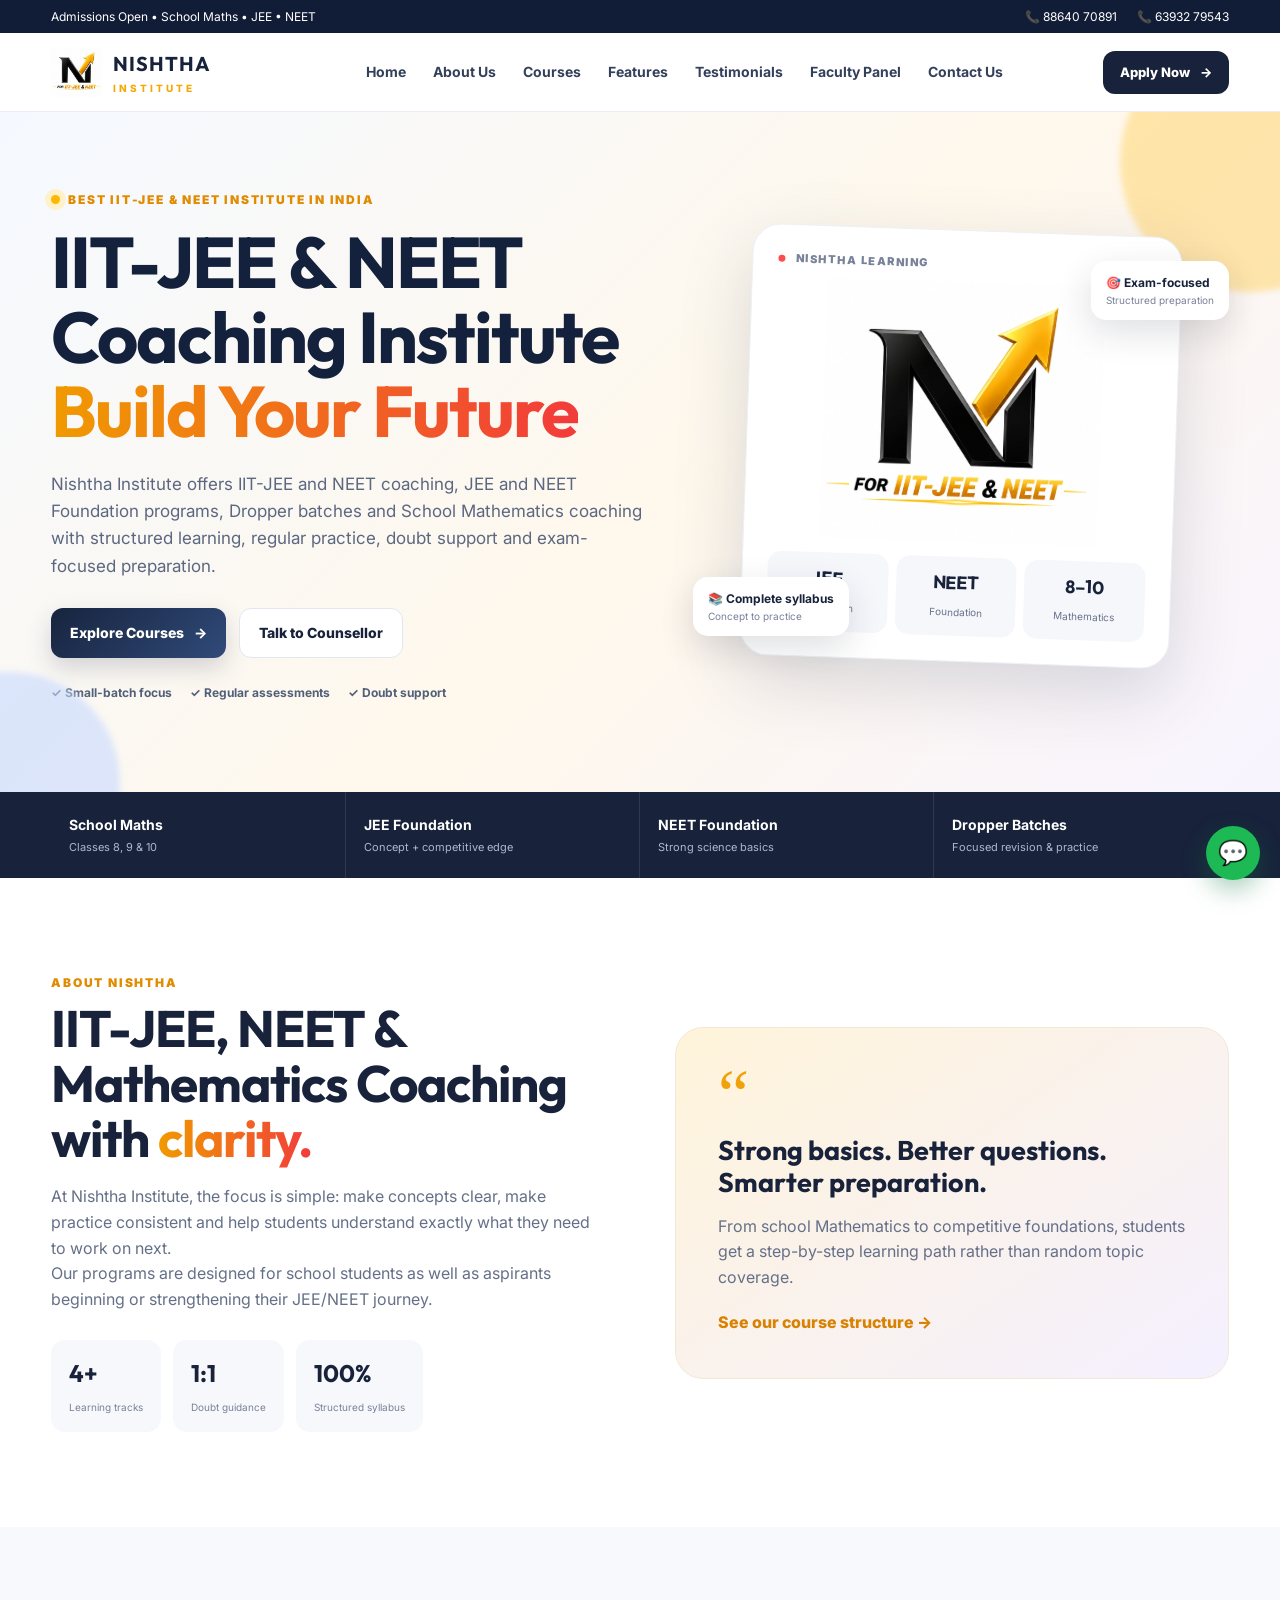
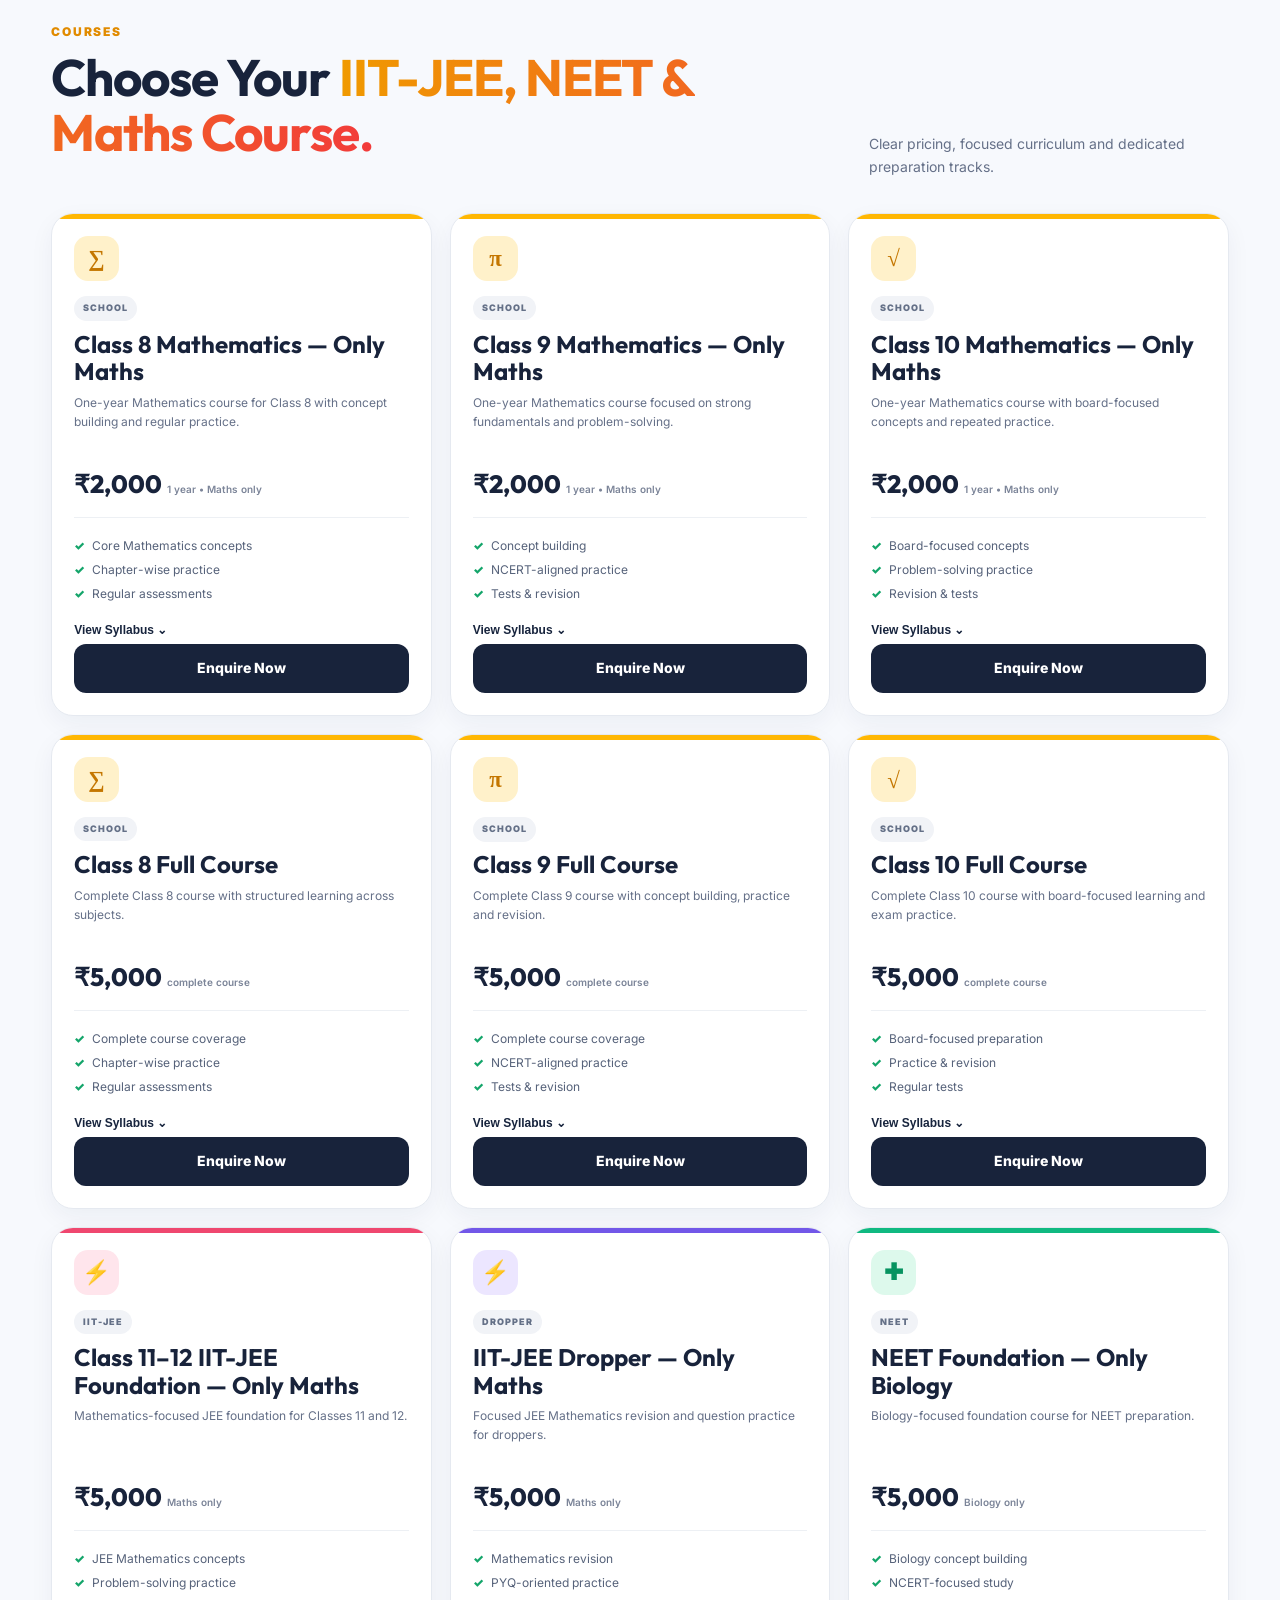
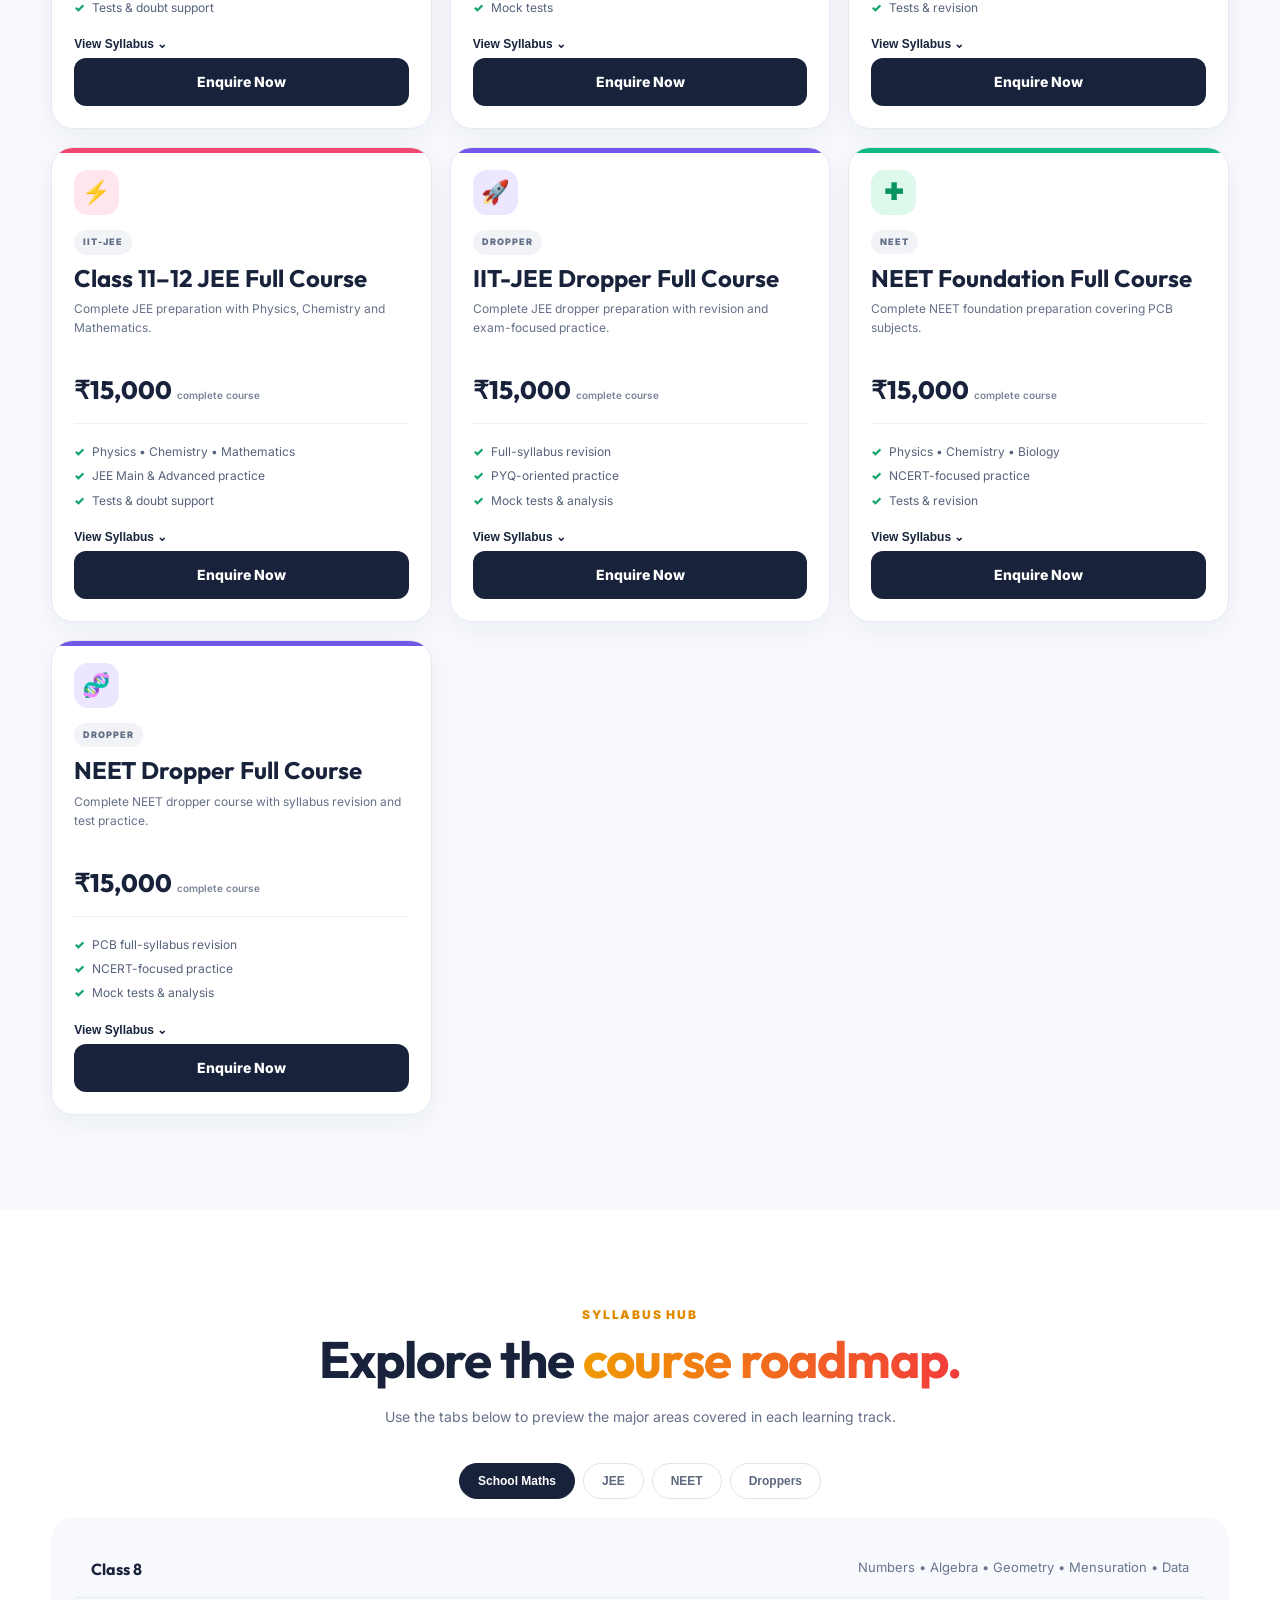
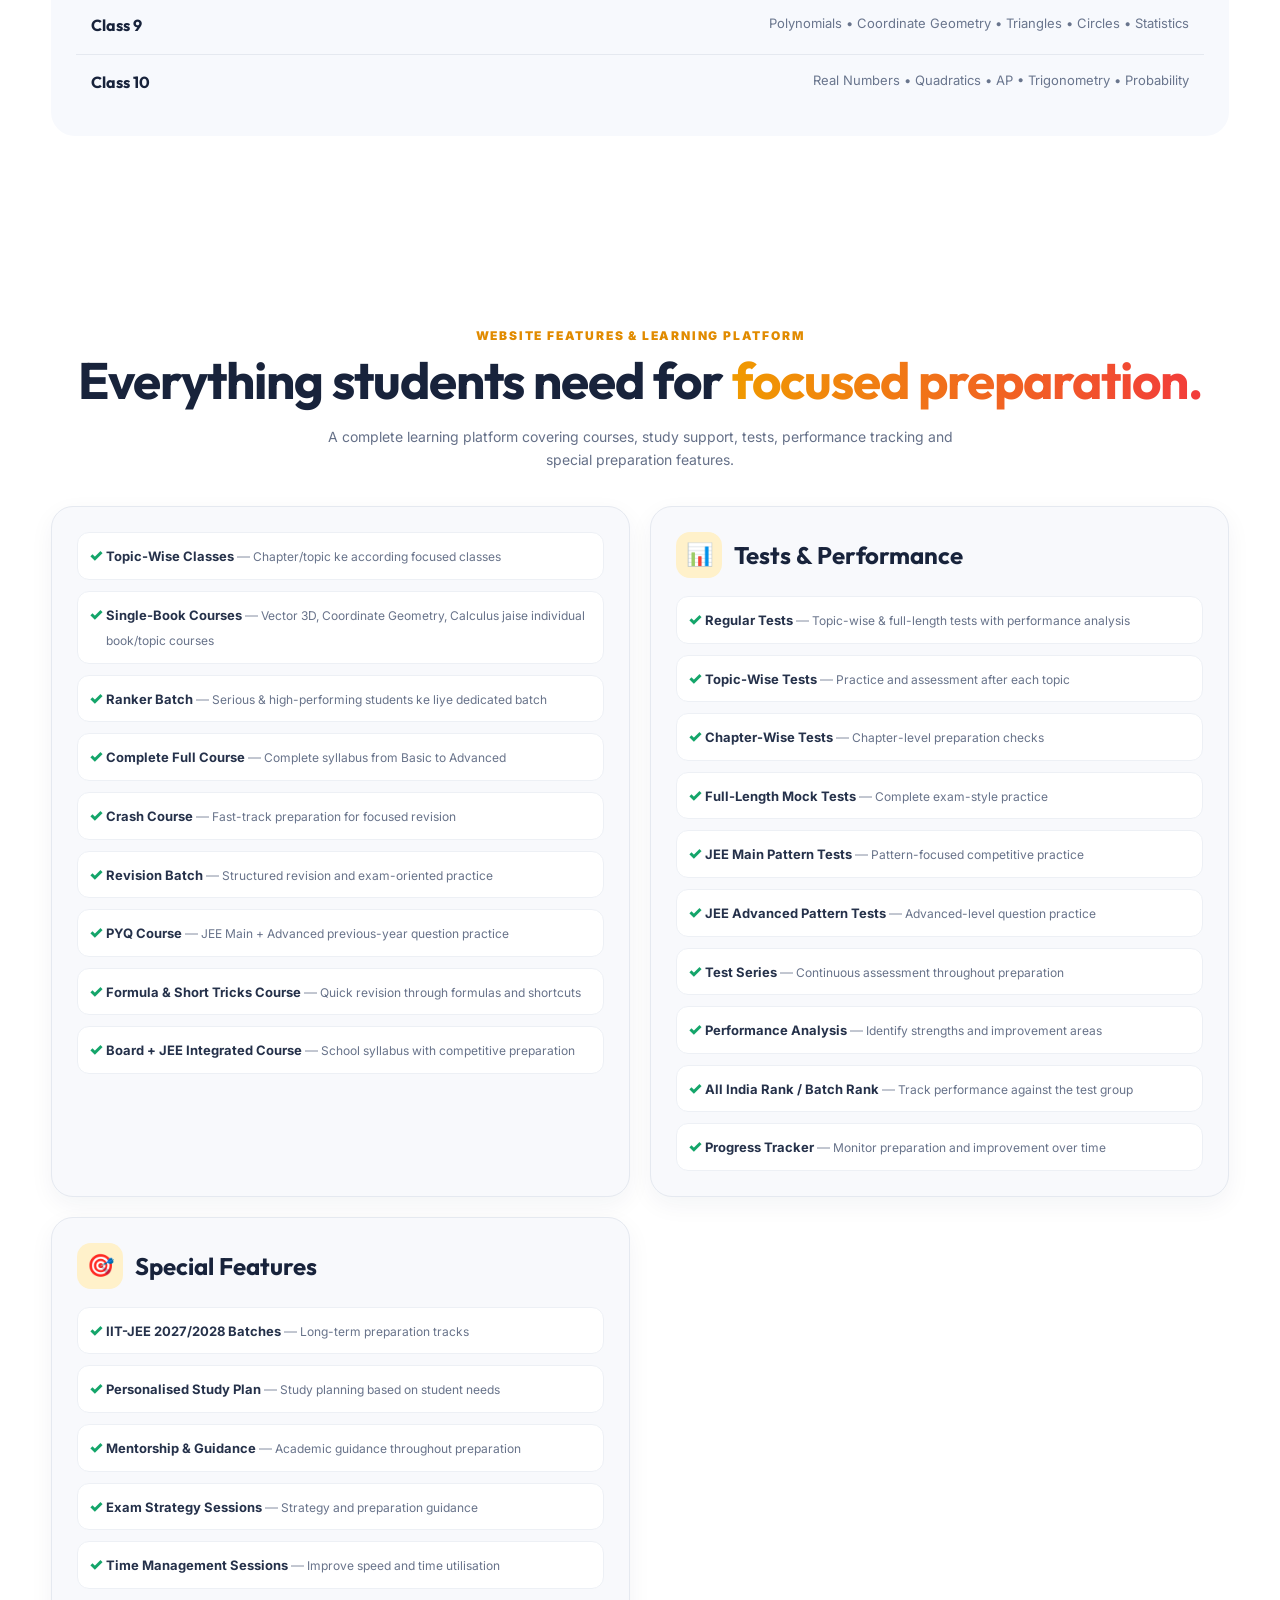
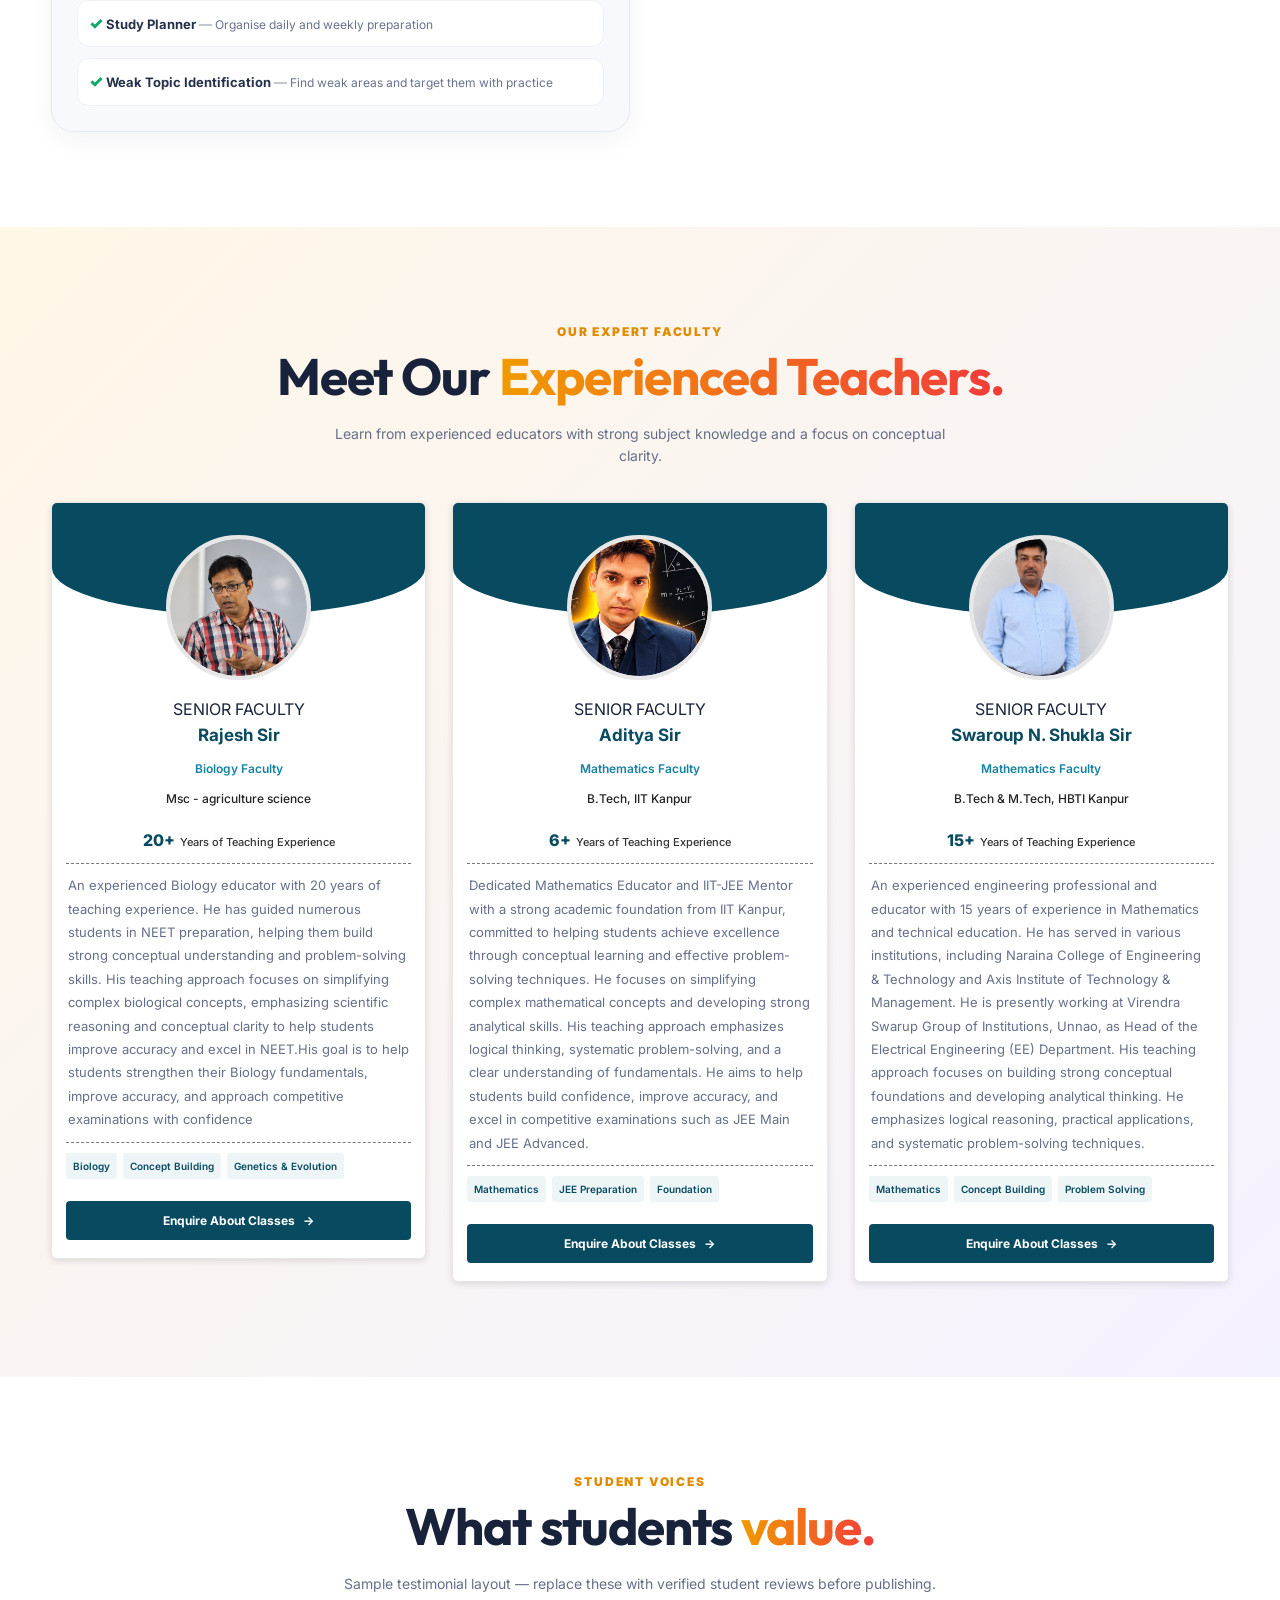
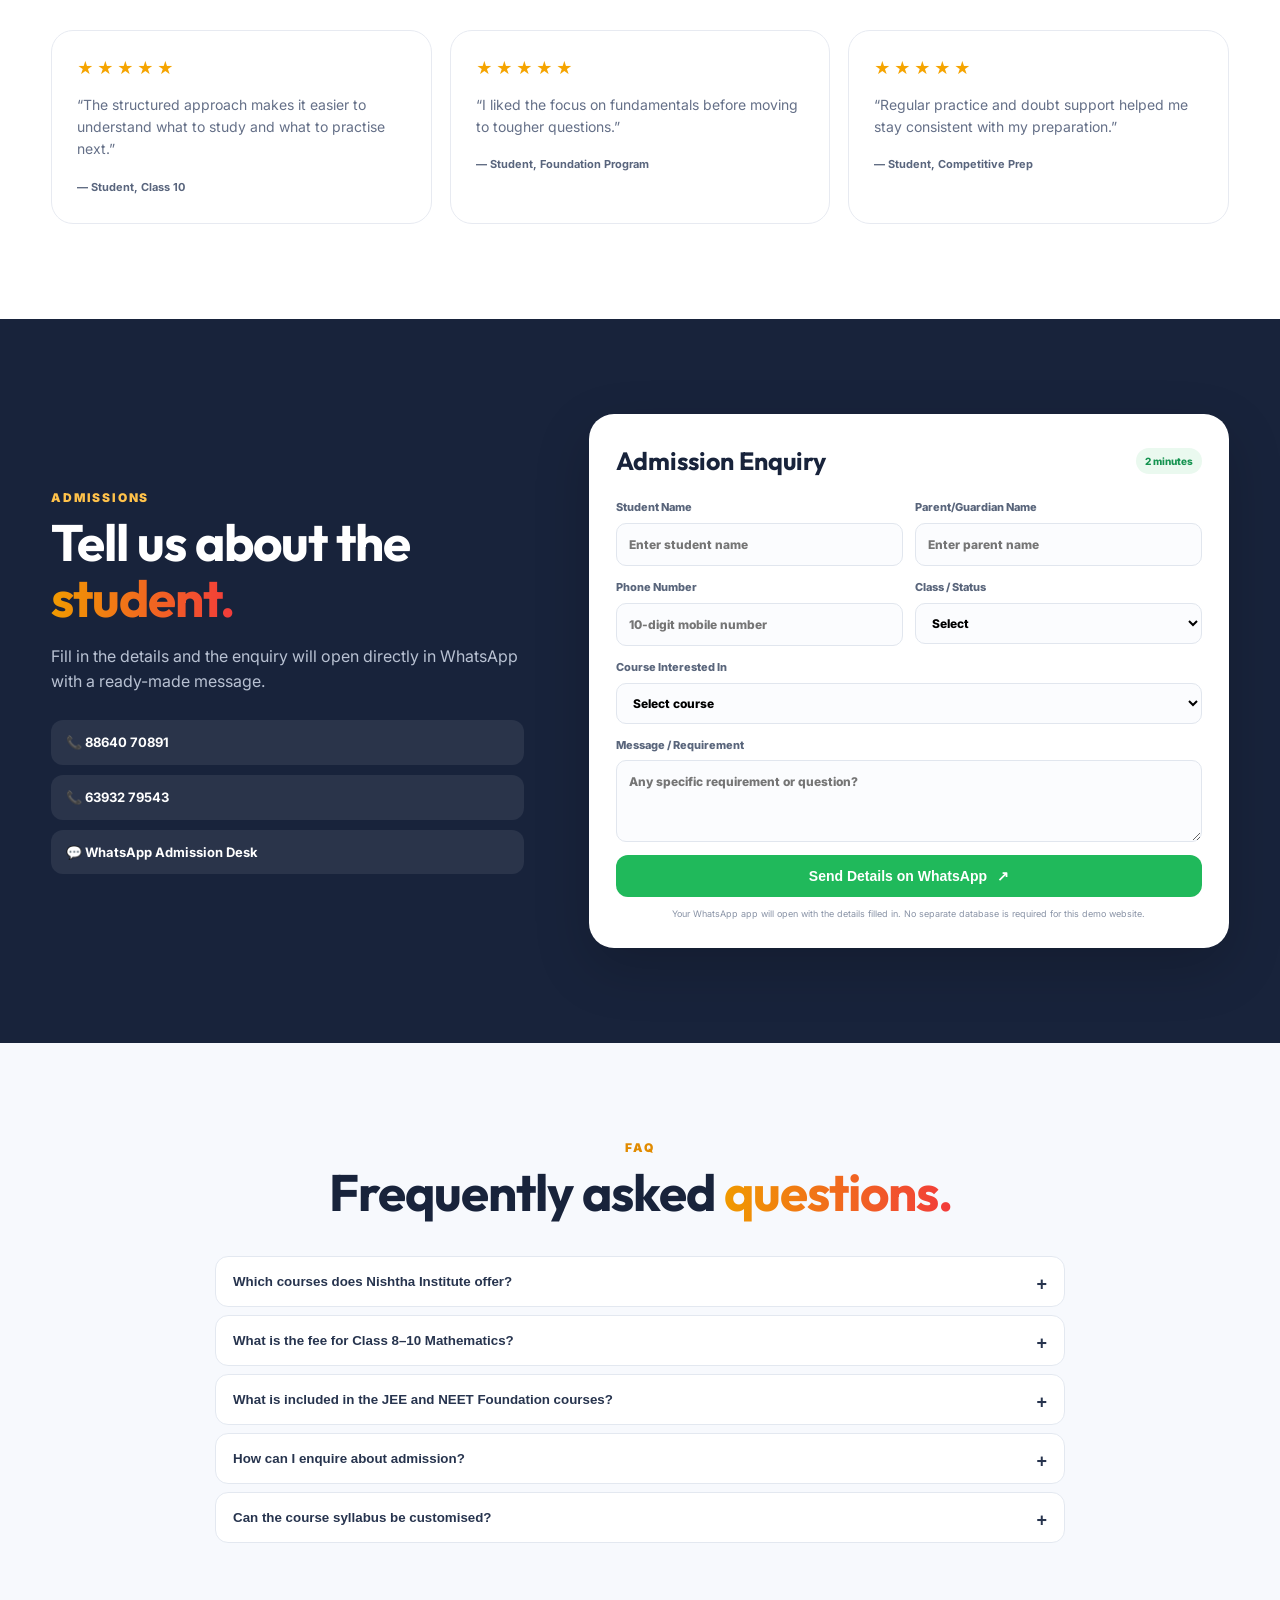
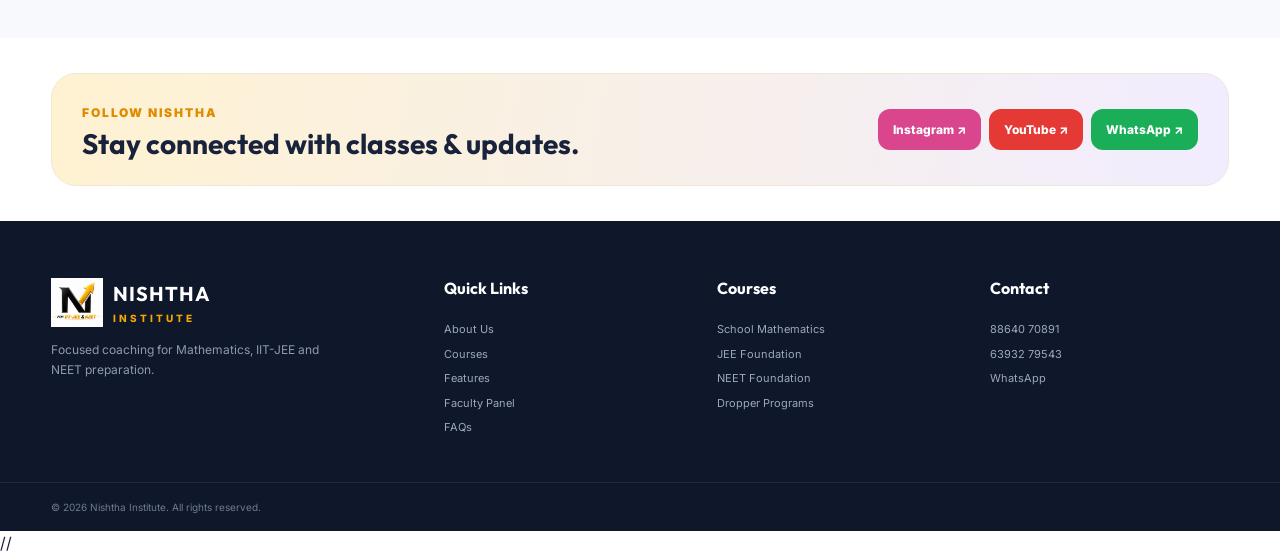
==== commit 8693251f: "updated courses" ====
--- a/index.html
+++ b/index.html
@@ -81,6 +81,7 @@
         <a href="#home">Home</a>
         <a href="#about">About Us</a>
         <a href="#courses">Courses</a>
+        <a href="#features">Features</a>
         <a href="#testimonials">Testimonials</a>
         <a href="#faculty">Faculty Panel</a>
         <a href="#contact">Contact Us</a>
@@ -175,137 +176,229 @@
         <div class="course-grid">
           <article class="course-card math-card">
             <div class="course-icon">∑</div><span class="pill">SCHOOL</span>
-            <h3>Class 8 Mathematics</h3>
-            <p>Build strong fundamentals and confidence in school Mathematics.</p>
-            <div class="price">₹5,000 <small>complete course</small></div>
-            <ul>
-              <li>Concept classes</li>
+            <h3>Class 8 Mathematics — Only Maths</h3>
+            <p>One-year Mathematics course for Class 8 with concept building and regular practice.</p>
+            <div class="price">₹2,000 <small>1 year • Maths only</small></div>
+            <ul>
+              <li>Core Mathematics concepts</li>
               <li>Chapter-wise practice</li>
-              <li>Regular assessment</li>
-            </ul>
-            <button class="course-toggle">View Syllabus <span>⌄</span></button>
-            <div class="syllabus">
-              <a href="#syllabus">Number Systems</a><a href="#syllabus">Algebraic Expressions</a><a
-                href="#syllabus">Linear Equations</a><a href="#syllabus">Geometry & Mensuration</a><a
-                href="#syllabus">Data Handling</a>
-            </div>
-            <a class="btn btn-dark full" href="#admission" data-course="Class 8 Mathematics">Enquire Now</a>
+              <li>Regular assessments</li>
+            </ul>
+            <button class="course-toggle">View Syllabus <span>⌄</span></button>
+            <div class="syllabus"><a href="#syllabus">Number Systems</a><a href="#syllabus">Algebraic Expressions</a><a
+                href="#syllabus">Linear Equations</a><a href="#syllabus">Geometry &amp; Mensuration</a><a
+                href="#syllabus">Data Handling</a></div>
+            <a class="btn btn-dark full" href="#admission" data-course="Class 8 Mathematics — Only Maths">Enquire
+              Now</a>
           </article>
 
           <article class="course-card math-card">
             <div class="course-icon">π</div><span class="pill">SCHOOL</span>
-            <h3>Class 9 Mathematics</h3>
-            <p>Master core concepts with structured chapter-wise practice.</p>
-            <div class="price">₹5,000 <small>complete course</small></div>
+            <h3>Class 9 Mathematics — Only Maths</h3>
+            <p>One-year Mathematics course focused on strong fundamentals and problem-solving.</p>
+            <div class="price">₹2,000 <small>1 year • Maths only</small></div>
             <ul>
               <li>Concept building</li>
               <li>NCERT-aligned practice</li>
-              <li>Tests & revision</li>
-            </ul>
-            <button class="course-toggle">View Syllabus <span>⌄</span></button>
-            <div class="syllabus">
-              <a href="#syllabus">Number Systems</a><a href="#syllabus">Polynomials</a><a href="#syllabus">Coordinate
-                Geometry</a><a href="#syllabus">Triangles & Circles</a><a href="#syllabus">Statistics</a>
-            </div>
-            <a class="btn btn-dark full" href="#admission" data-course="Class 9 Mathematics">Enquire Now</a>
+              <li>Tests &amp; revision</li>
+            </ul>
+            <button class="course-toggle">View Syllabus <span>⌄</span></button>
+            <div class="syllabus"><a href="#syllabus">Number Systems</a><a href="#syllabus">Polynomials</a><a
+                href="#syllabus">Coordinate Geometry</a><a href="#syllabus">Triangles &amp; Circles</a><a
+                href="#syllabus">Statistics</a></div>
+            <a class="btn btn-dark full" href="#admission" data-course="Class 9 Mathematics — Only Maths">Enquire
+              Now</a>
           </article>
 
           <article class="course-card math-card">
             <div class="course-icon">√</div><span class="pill">SCHOOL</span>
-            <h3>Class 10 Mathematics</h3>
-            <p>Exam-focused preparation with concept clarity and repeated practice.</p>
-            <div class="price">₹5,000 <small>complete course</small></div>
+            <h3>Class 10 Mathematics — Only Maths</h3>
+            <p>One-year Mathematics course with board-focused concepts and repeated practice.</p>
+            <div class="price">₹2,000 <small>1 year • Maths only</small></div>
             <ul>
               <li>Board-focused concepts</li>
               <li>Problem-solving practice</li>
-              <li>Revision & tests</li>
-            </ul>
-            <button class="course-toggle">View Syllabus <span>⌄</span></button>
-            <div class="syllabus">
-              <a href="#syllabus">Real Numbers</a><a href="#syllabus">Quadratic Equations</a><a
+              <li>Revision &amp; tests</li>
+            </ul>
+            <button class="course-toggle">View Syllabus <span>⌄</span></button>
+            <div class="syllabus"><a href="#syllabus">Real Numbers</a><a href="#syllabus">Quadratic Equations</a><a
                 href="#syllabus">Arithmetic Progressions</a><a href="#syllabus">Triangles</a><a
-                href="#syllabus">Probability</a>
-            </div>
-            <a class="btn btn-dark full" href="#admission" data-course="Class 10 Mathematics">Enquire Now</a>
+                href="#syllabus">Probability</a></div>
+            <a class="btn btn-dark full" href="#admission" data-course="Class 10 Mathematics — Only Maths">Enquire
+              Now</a>
+          </article>
+
+          <article class="course-card math-card">
+            <div class="course-icon">∑</div><span class="pill">SCHOOL</span>
+            <h3>Class 8 Full Course</h3>
+            <p>Complete Class 8 course with structured learning across subjects.</p>
+            <div class="price">₹5,000 <small>complete course</small></div>
+            <ul>
+              <li>Complete course coverage</li>
+              <li>Chapter-wise practice</li>
+              <li>Regular assessments</li>
+            </ul>
+            <button class="course-toggle">View Syllabus <span>⌄</span></button>
+            <div class="syllabus"><a href="#syllabus">Mathematics</a><a href="#syllabus">Science</a><a
+                href="#syllabus">English</a><a href="#syllabus">Social Science</a><a href="#syllabus">Revision &amp;
+                Tests</a></div>
+            <a class="btn btn-dark full" href="#admission" data-course="Class 8 Full Course">Enquire Now</a>
+          </article>
+
+          <article class="course-card math-card">
+            <div class="course-icon">π</div><span class="pill">SCHOOL</span>
+            <h3>Class 9 Full Course</h3>
+            <p>Complete Class 9 course with concept building, practice and revision.</p>
+            <div class="price">₹5,000 <small>complete course</small></div>
+            <ul>
+              <li>Complete course coverage</li>
+              <li>NCERT-aligned practice</li>
+              <li>Tests &amp; revision</li>
+            </ul>
+            <button class="course-toggle">View Syllabus <span>⌄</span></button>
+            <div class="syllabus"><a href="#syllabus">Mathematics</a><a href="#syllabus">Science</a><a
+                href="#syllabus">English</a><a href="#syllabus">Social Science</a><a href="#syllabus">Revision &amp;
+                Tests</a></div>
+            <a class="btn btn-dark full" href="#admission" data-course="Class 9 Full Course">Enquire Now</a>
+          </article>
+
+          <article class="course-card math-card">
+            <div class="course-icon">√</div><span class="pill">SCHOOL</span>
+            <h3>Class 10 Full Course</h3>
+            <p>Complete Class 10 course with board-focused learning and exam practice.</p>
+            <div class="price">₹5,000 <small>complete course</small></div>
+            <ul>
+              <li>Board-focused preparation</li>
+              <li>Practice &amp; revision</li>
+              <li>Regular tests</li>
+            </ul>
+            <button class="course-toggle">View Syllabus <span>⌄</span></button>
+            <div class="syllabus"><a href="#syllabus">Mathematics</a><a href="#syllabus">Science</a><a
+                href="#syllabus">English</a><a href="#syllabus">Social Science</a><a href="#syllabus">Board Exam
+                Practice</a></div>
+            <a class="btn btn-dark full" href="#admission" data-course="Class 10 Full Course">Enquire Now</a>
           </article>
 
           <article class="course-card jee-card">
             <div class="course-icon">⚡</div><span class="pill">IIT-JEE</span>
-            <h3>JEE Foundation</h3>
-            <p>Build competitive-level fundamentals while staying strong in school concepts.</p>
-            <div class="price">₹25,000 <small>complete foundation</small></div>
-            <ul>
-              <li>Physics • Chemistry • Mathematics</li>
-              <li>Concept + application</li>
-              <li>Tests & doubt support</li>
-            </ul>
-            <button class="course-toggle">View Syllabus <span>⌄</span></button>
-            <div class="syllabus">
-              <a href="#syllabus">Physics Foundation</a><a href="#syllabus">Chemistry Foundation</a><a
-                href="#syllabus">Mathematics Foundation</a><a href="#syllabus">Problem Practice</a><a
-                href="#syllabus">Mock Tests</a>
-            </div>
-            <a class="btn btn-dark full" href="#admission" data-course="JEE Foundation">Enquire Now</a>
+            <h3>Class 11–12 IIT-JEE Foundation — Only Maths</h3>
+            <p>Mathematics-focused JEE foundation for Classes 11 and 12.</p>
+            <div class="price">₹5,000 <small>Maths only</small></div>
+            <ul>
+              <li>JEE Mathematics concepts</li>
+              <li>Problem-solving practice</li>
+              <li>Tests &amp; doubt support</li>
+            </ul>
+            <button class="course-toggle">View Syllabus <span>⌄</span></button>
+            <div class="syllabus"><a href="#syllabus">Algebra</a><a href="#syllabus">Trigonometry</a><a
+                href="#syllabus">Coordinate Geometry</a><a href="#syllabus">Calculus</a><a href="#syllabus">Vectors
+                &amp; 3D</a></div>
+            <a class="btn btn-dark full" href="#admission"
+              data-course="Class 11–12 IIT-JEE Foundation — Only Maths">Enquire Now</a>
+          </article>
+
+          <article class="course-card dropper-card">
+            <div class="course-icon">⚡</div><span class="pill">DROPPER</span>
+            <h3>IIT-JEE Dropper — Only Maths</h3>
+            <p>Focused JEE Mathematics revision and question practice for droppers.</p>
+            <div class="price">₹5,000 <small>Maths only</small></div>
+            <ul>
+              <li>Mathematics revision</li>
+              <li>PYQ-oriented practice</li>
+              <li>Mock tests</li>
+            </ul>
+            <button class="course-toggle">View Syllabus <span>⌄</span></button>
+            <div class="syllabus"><a href="#syllabus">Algebra Revision</a><a href="#syllabus">Coordinate Geometry</a><a
+                href="#syllabus">Calculus</a><a href="#syllabus">Vectors &amp; 3D</a><a href="#syllabus">PYQ
+                Practice</a></div>
+            <a class="btn btn-dark full" href="#admission" data-course="IIT-JEE Dropper — Only Maths">Enquire Now</a>
           </article>
 
           <article class="course-card neet-card">
             <div class="course-icon">✚</div><span class="pill">NEET</span>
-            <h3>NEET Foundation</h3>
-            <p>Strengthen Biology, Physics and Chemistry fundamentals for the NEET journey.</p>
-            <div class="price">₹25,000 <small>complete foundation</small></div>
-            <ul>
-              <li>Physics • Chemistry • Biology</li>
-              <li>Conceptual learning</li>
-              <li>Tests & revision</li>
-            </ul>
-            <button class="course-toggle">View Syllabus <span>⌄</span></button>
-            <div class="syllabus">
-              <a href="#syllabus">Physics Foundation</a><a href="#syllabus">Chemistry Foundation</a><a
-                href="#syllabus">Biology Foundation</a><a href="#syllabus">NCERT Practice</a><a href="#syllabus">Mock
-                Tests</a>
-            </div>
-            <a class="btn btn-dark full" href="#admission" data-course="NEET Foundation">Enquire Now</a>
+            <h3>NEET Foundation — Only Biology</h3>
+            <p>Biology-focused foundation course for NEET preparation.</p>
+            <div class="price">₹5,000 <small>Biology only</small></div>
+            <ul>
+              <li>Biology concept building</li>
+              <li>NCERT-focused study</li>
+              <li>Tests &amp; revision</li>
+            </ul>
+            <button class="course-toggle">View Syllabus <span>⌄</span></button>
+            <div class="syllabus"><a href="#syllabus">Cell Biology</a><a href="#syllabus">Human Physiology</a><a
+                href="#syllabus">Genetics &amp; Evolution</a><a href="#syllabus">Ecology</a><a
+                href="#syllabus">Diversity</a></div>
+            <a class="btn btn-dark full" href="#admission" data-course="NEET Foundation — Only Biology">Enquire Now</a>
+          </article>
+
+          <article class="course-card jee-card">
+            <div class="course-icon">⚡</div><span class="pill">IIT-JEE</span>
+            <h3>Class 11–12 JEE Full Course</h3>
+            <p>Complete JEE preparation with Physics, Chemistry and Mathematics.</p>
+            <div class="price">₹15,000 <small>complete course</small></div>
+            <ul>
+              <li>Physics • Chemistry • Mathematics</li>
+              <li>JEE Main &amp; Advanced practice</li>
+              <li>Tests &amp; doubt support</li>
+            </ul>
+            <button class="course-toggle">View Syllabus <span>⌄</span></button>
+            <div class="syllabus"><a href="#syllabus">Physics</a><a href="#syllabus">Chemistry</a><a
+                href="#syllabus">Mathematics</a><a href="#syllabus">Previous-Year Questions</a><a href="#syllabus">Mock
+                Tests</a></div>
+            <a class="btn btn-dark full" href="#admission" data-course="Class 11–12 JEE Full Course">Enquire Now</a>
           </article>
 
           <article class="course-card dropper-card">
             <div class="course-icon">🚀</div><span class="pill">DROPPER</span>
-            <h3>JEE Dropper</h3>
-            <p>Focused revision, problem-solving and test practice for JEE droppers.</p>
-            <div class="price">₹20,000 <small>complete course</small></div>
+            <h3>IIT-JEE Dropper Full Course</h3>
+            <p>Complete JEE dropper preparation with revision and exam-focused practice.</p>
+            <div class="price">₹15,000 <small>complete course</small></div>
             <ul>
               <li>Full-syllabus revision</li>
               <li>PYQ-oriented practice</li>
-              <li>Mock tests & analysis</li>
-            </ul>
-            <button class="course-toggle">View Syllabus <span>⌄</span></button>
-            <div class="syllabus">
-              <a href="#syllabus">Physics Revision</a><a href="#syllabus">Chemistry Revision</a><a
+              <li>Mock tests &amp; analysis</li>
+            </ul>
+            <button class="course-toggle">View Syllabus <span>⌄</span></button>
+            <div class="syllabus"><a href="#syllabus">Physics Revision</a><a href="#syllabus">Chemistry Revision</a><a
                 href="#syllabus">Maths Revision</a><a href="#syllabus">PYQ Practice</a><a href="#syllabus">Full
-                Tests</a>
-            </div>
-            <a class="btn btn-dark full" href="#admission" data-course="JEE Dropper">Enquire Now</a>
+                Tests</a></div>
+            <a class="btn btn-dark full" href="#admission" data-course="IIT-JEE Dropper Full Course">Enquire Now</a>
+          </article>
+
+          <article class="course-card neet-card">
+            <div class="course-icon">✚</div><span class="pill">NEET</span>
+            <h3>NEET Foundation Full Course</h3>
+            <p>Complete NEET foundation preparation covering PCB subjects.</p>
+            <div class="price">₹15,000 <small>complete course</small></div>
+            <ul>
+              <li>Physics • Chemistry • Biology</li>
+              <li>NCERT-focused practice</li>
+              <li>Tests &amp; revision</li>
+            </ul>
+            <button class="course-toggle">View Syllabus <span>⌄</span></button>
+            <div class="syllabus"><a href="#syllabus">Physics</a><a href="#syllabus">Chemistry</a><a
+                href="#syllabus">Biology</a><a href="#syllabus">NCERT Practice</a><a href="#syllabus">Mock Tests</a>
+            </div>
+            <a class="btn btn-dark full" href="#admission" data-course="NEET Foundation Full Course">Enquire Now</a>
           </article>
 
           <article class="course-card dropper-card">
             <div class="course-icon">🧬</div><span class="pill">DROPPER</span>
-            <h3>NEET Dropper</h3>
-            <p>High-focus preparation for complete NEET syllabus revision and testing.</p>
-            <div class="price">₹20,000 <small>complete course</small></div>
+            <h3>NEET Dropper Full Course</h3>
+            <p>Complete NEET dropper course with syllabus revision and test practice.</p>
+            <div class="price">₹15,000 <small>complete course</small></div>
             <ul>
               <li>PCB full-syllabus revision</li>
               <li>NCERT-focused practice</li>
-              <li>Mock tests & analysis</li>
-            </ul>
-            <button class="course-toggle">View Syllabus <span>⌄</span></button>
-            <div class="syllabus">
-              <a href="#syllabus">Physics Revision</a><a href="#syllabus">Chemistry Revision</a><a
+              <li>Mock tests &amp; analysis</li>
+            </ul>
+            <button class="course-toggle">View Syllabus <span>⌄</span></button>
+            <div class="syllabus"><a href="#syllabus">Physics Revision</a><a href="#syllabus">Chemistry Revision</a><a
                 href="#syllabus">Biology Revision</a><a href="#syllabus">NCERT Practice</a><a href="#syllabus">Full
-                Tests</a>
-            </div>
-            <a class="btn btn-dark full" href="#admission" data-course="NEET Dropper">Enquire Now</a>
-          </article>
-        </div>
-      </div>
+                Tests</a></div>
+            <a class="btn btn-dark full" href="#admission" data-course="NEET Dropper Full Course">Enquire Now</a>
+          </article>
+        </div>
     </section>
 
     <section class="section syllabus-section" id="syllabus">
@@ -356,25 +449,238 @@
       </div>
     </section>
 
+    <!-- Website Features & Learning Platform -->
+    <section class="section features-section" id="features">
+      <div class="container">
+        <div class="section-heading centered">
+          <div class="section-tag">WEBSITE FEATURES & LEARNING PLATFORM</div>
+          <h2>Everything students need for <span>focused preparation.</span></h2>
+          <p>A complete learning platform covering courses, study support, tests, performance tracking and special
+            preparation features.</p>
+        </div>
+
+        <div class="features-grid">
+          <article class="feature-panel">
+
+            <ul class="feature-list">
+              <li><b>Topic-Wise Classes</b><span>Chapter/topic ke according focused classes</span></li>
+              <li><b>Single-Book Courses</b><span>Vector 3D, Coordinate Geometry, Calculus jaise individual book/topic
+                  courses</span></li>
+              <li><b>Ranker Batch</b><span>Serious & high-performing students ke liye dedicated batch</span></li>
+              <li><b>Complete Full Course</b><span>Complete syllabus from Basic to Advanced</span></li>
+              <li><b>Crash Course</b><span>Fast-track preparation for focused revision</span></li>
+              <li><b>Revision Batch</b><span>Structured revision and exam-oriented practice</span></li>
+              <li><b>PYQ Course</b><span>JEE Main + Advanced previous-year question practice</span></li>
+              <li><b>Formula & Short Tricks Course</b><span>Quick revision through formulas and shortcuts</span></li>
+              <li><b>Board + JEE Integrated Course</b><span>School syllabus with competitive preparation</span></li>
+            </ul>
+          </article>
+
+
+
+          <article class="feature-panel">
+            <div class="feature-panel-head"><span class="feature-icon">📊</span>
+              <h3>Tests & Performance</h3>
+            </div>
+            <ul class="feature-list">
+              <li><b>Regular Tests</b><span>Topic-wise & full-length tests with performance analysis</span></li>
+              <li><b>Topic-Wise Tests</b><span>Practice and assessment after each topic</span></li>
+              <li><b>Chapter-Wise Tests</b><span>Chapter-level preparation checks</span></li>
+              <li><b>Full-Length Mock Tests</b><span>Complete exam-style practice</span></li>
+              <li><b>JEE Main Pattern Tests</b><span>Pattern-focused competitive practice</span></li>
+              <li><b>JEE Advanced Pattern Tests</b><span>Advanced-level question practice</span></li>
+              <li><b>Test Series</b><span>Continuous assessment throughout preparation</span></li>
+              <li><b>Performance Analysis</b><span>Identify strengths and improvement areas</span></li>
+              <li><b>All India Rank / Batch Rank</b><span>Track performance against the test group</span></li>
+              <li><b>Progress Tracker</b><span>Monitor preparation and improvement over time</span></li>
+            </ul>
+          </article>
+
+          <article class="feature-panel">
+            <div class="feature-panel-head"><span class="feature-icon">🎯</span>
+              <h3>Special Features</h3>
+            </div>
+            <ul class="feature-list">
+              <li><b>IIT-JEE 2027/2028 Batches</b><span>Long-term preparation tracks</span></li>
+              <li><b>Personalised Study Plan</b><span>Study planning based on student needs</span></li>
+              <li><b>Mentorship & Guidance</b><span>Academic guidance throughout preparation</span></li>
+              <li><b>Exam Strategy Sessions</b><span>Strategy and preparation guidance</span></li>
+              <li><b>Time Management Sessions</b><span>Improve speed and time utilisation</span></li>
+              <li><b>Study Planner</b><span>Organise daily and weekly preparation</span></li>
+              <li><b>Weak Topic Identification</b><span>Find weak areas and target them with practice</span></li>
+            </ul>
+          </article>
+
+
+        </div>
+      </div>
+    </section>
+
+
     <section class="section faculty" id="faculty">
       <div class="container">
+
         <div class="section-heading centered">
-          <div class="section-tag">FACULTY PANEL</div>
-          <h2>Meet Our <span>IIT-JEE & NEET Mentor.</span></h2>
-          <p>Academic guidance built around fundamentals, problem-solving and disciplined practice.</p>
-        </div>
-        <div class="faculty-card">
-          <div class="faculty-avatar">AS</div>
-          <div class="faculty-info">
-            <span class="pill">FOUNDER & MENTOR</span>
-            <h3>Aditya Sir</h3>
-            <h4>IIT Kanpur</h4>
-            <p>Founder of Nishtha Institute, focused on creating a concept-first learning environment for students
-              preparing for school examinations and competitive entrances.</p>
-            <div class="faculty-tags"><span>Concept Building</span><span>JEE Guidance</span><span>NEET
-                Guidance</span><span>Mentorship</span></div>
-          </div>
-          <div class="faculty-cta"><a class="btn btn-primary" href="#admission">Connect with Faculty</a></div>
+          <div class="section-tag">OUR EXPERT FACULTY</div>
+          <h2>Meet Our <span>Experienced Teachers.</span></h2>
+          <p>Learn from experienced educators with strong subject knowledge
+            and a focus on conceptual clarity.</p>
+        </div>
+
+        <div class="nishtha-teacher-grid">
+
+          <!-- TEACHER 1: RAJESH SIR -->
+          <article class="nishtha-teacher-card">
+            <div class="nishtha-teacher-image-wrap">
+              <img src="assets/rajesh.png" alt="Rajesh Sir" class="nishtha-teacher-photo" loading="lazy" />
+            </div>
+
+            <div class="nishtha-teacher-content">
+              <span class="nishtha-teacher-badge">SENIOR FACULTY</span>
+
+              <h3>Rajesh Sir</h3>
+              <div class="nishtha-teacher-role">
+                Biology Faculty
+              </div>
+
+              <div class="nishtha-teacher-qualification">
+                Msc - agriculture science
+              </div>
+
+              <div class="nishtha-teacher-divider"></div>
+
+              <div class="nishtha-teacher-experience">
+                <span class="nishtha-experience-number">20+</span>
+                <span class="nishtha-experience-label">
+                  Years of Teaching Experience
+                </span>
+              </div>
+
+              <p class="nishtha-teacher-description">
+                An experienced Biology educator with 20 years of teaching experience. He has guided numerous students in
+                NEET preparation, helping them build strong conceptual understanding and problem-solving skills. His
+                teaching approach focuses on simplifying complex biological concepts, emphasizing scientific reasoning
+                and conceptual clarity to help students improve accuracy and excel in NEET.His goal is to help students
+                strengthen their Biology fundamentals, improve accuracy, and approach competitive examinations
+                with confidence
+
+
+              </p>
+
+              <div class="nishtha-teacher-tags">
+                <span>Biology</span>
+                <span>Concept Building</span>
+                <span>Genetics & Evolution</span>
+              </div>
+
+              <a href="#admission" class="nishtha-teacher-button">
+                Enquire About Classes <span>→</span>
+              </a>
+            </div>
+          </article>
+
+
+          <!-- TEACHER 2: ADITYA SIR -->
+          <article class="nishtha-teacher-card">
+            <div class="nishtha-teacher-image-wrap">
+              <img src="assets/aditya.png" alt="Aditya Sir" class="nishtha-teacher-photo" loading="lazy" />
+            </div>
+
+            <div class="nishtha-teacher-content">
+              <span class="nishtha-teacher-badge">SENIOR FACULTY</span>
+
+              <h3>Aditya Sir</h3>
+              <div class="nishtha-teacher-role">
+                Mathematics Faculty
+              </div>
+
+              <div class="nishtha-teacher-qualification">
+                B.Tech, IIT Kanpur
+              </div>
+
+              <div class="nishtha-teacher-divider"></div>
+
+              <div class="nishtha-teacher-experience">
+                <span class="nishtha-experience-number">6+</span>
+                <span class="nishtha-experience-label">
+                  Years of Teaching Experience
+                </span>
+              </div>
+
+              <p class="nishtha-teacher-description">
+                Dedicated Mathematics Educator and IIT-JEE Mentor with a strong academic foundation from IIT Kanpur,
+                committed to helping students achieve excellence through conceptual learning and effective
+                problem-solving techniques. He focuses on simplifying complex mathematical concepts and developing
+                strong analytical skills. His teaching approach emphasizes logical thinking, systematic problem-solving,
+                and a clear understanding of fundamentals. He aims to help students build confidence, improve accuracy,
+                and excel in competitive examinations such as JEE Main and JEE Advanced.
+
+
+              </p>
+
+              <div class="nishtha-teacher-tags">
+                <span>Mathematics</span>
+                <span>JEE Preparation</span>
+                <span>Foundation</span>
+              </div>
+
+              <a href="#admission" class="nishtha-teacher-button">
+                Enquire About Classes <span>→</span>
+              </a>
+            </div>
+          </article>
+
+
+          <!-- TEACHER 3: SWAROUP N. SHUKLA SIR -->
+          <article class="nishtha-teacher-card">
+            <div class="nishtha-teacher-image-wrap">
+              <img src="assets/shukla.png" alt="Swaroup N. Shukla Sir" class="nishtha-teacher-photo" loading="lazy" />
+            </div>
+
+            <div class="nishtha-teacher-content">
+              <span class="nishtha-teacher-badge">SENIOR FACULTY</span>
+
+              <h3>Swaroup N. Shukla Sir</h3>
+              <div class="nishtha-teacher-role">
+                Mathematics Faculty
+              </div>
+
+              <div class="nishtha-teacher-qualification">
+                B.Tech & M.Tech, HBTI Kanpur
+              </div>
+
+              <div class="nishtha-teacher-divider"></div>
+
+              <div class="nishtha-teacher-experience">
+                <span class="nishtha-experience-number">15+</span>
+                <span class="nishtha-experience-label">
+                  Years of Teaching Experience
+                </span>
+              </div>
+
+              <p class="nishtha-teacher-description">
+                An experienced engineering professional and educator with 15 years of experience in Mathematics and
+                technical education. He has served in various institutions, including Naraina College of Engineering &
+                Technology and Axis Institute of Technology & Management. He is presently working at Virendra Swarup
+                Group of Institutions, Unnao, as Head of the Electrical Engineering (EE) Department. His teaching
+                approach focuses on building strong conceptual foundations and developing analytical thinking. He
+                emphasizes logical reasoning, practical applications, and systematic problem-solving techniques.
+
+
+              </p>
+
+              <div class="nishtha-teacher-tags">
+                <span>Mathematics</span>
+                <span>Concept Building</span>
+                <span>Problem Solving</span>
+              </div>
+
+              <a href="#admission" class="nishtha-teacher-button">
+                Enquire About Classes <span>→</span>
+              </a>
+            </div>
+          </article>
+
         </div>
       </div>
     </section>
@@ -446,13 +752,19 @@
           <label>Course Interested In
             <select id="course" required>
               <option value="">Select course</option>
-              <option>Class 8 Mathematics — ₹5,000</option>
-              <option>Class 9 Mathematics — ₹5,000</option>
-              <option>Class 10 Mathematics — ₹5,000</option>
-              <option>JEE Foundation — ₹25,000</option>
-              <option>NEET Foundation — ₹25,000</option>
-              <option>JEE Dropper — ₹20,000</option>
-              <option>NEET Dropper — ₹20,000</option>
+              <option>Class 8 Mathematics — Only Maths — ₹2,000</option>
+              <option>Class 9 Mathematics — Only Maths — ₹2,000</option>
+              <option>Class 10 Mathematics — Only Maths — ₹2,000</option>
+              <option>Class 8 Full Course — ₹5,000</option>
+              <option>Class 9 Full Course — ₹5,000</option>
+              <option>Class 10 Full Course — ₹5,000</option>
+              <option>Class 11–12 IIT-JEE Foundation — Only Maths — ₹5,000</option>
+              <option>IIT-JEE Dropper — Only Maths — ₹5,000</option>
+              <option>NEET Foundation — Only Biology — ₹5,000</option>
+              <option>Class 11–12 JEE Full Course — ₹15,000</option>
+              <option>IIT-JEE Dropper Full Course — ₹15,000</option>
+              <option>NEET Foundation Full Course — ₹15,000</option>
+              <option>NEET Dropper Full Course — ₹15,000</option>
             </select>
           </label>
           <label>Message / Requirement<textarea id="message" rows="3"
@@ -476,7 +788,8 @@
               Dropper and NEET Dropper programs.</div>
           </button>
           <button class="faq-item"><span>What is the fee for Class 8–10 Mathematics?</span><b>+</b>
-            <div class="faq-answer">Each school Mathematics course is listed at ₹5,000 as provided for this website.
+            <div class="faq-answer">Class 8, 9 and 10 Mathematics-only courses are ₹2,000 each. The full course for each
+              of these classes is ₹5,000.
             </div>
           </button>
           <button class="faq-item"><span>What is included in the JEE and NEET Foundation courses?</span><b>+</b>
@@ -519,7 +832,8 @@
         <p>Focused coaching for Mathematics, IIT-JEE and NEET preparation.</p>
       </div>
       <div>
-        <h4>Quick Links</h4><a href="#about">About Us</a><a href="#courses">Courses</a><a href="#faculty">Faculty
+        <h4>Quick Links</h4><a href="#about">About Us</a><a href="#courses">Courses</a><a
+          href="#features">Features</a><a href="#faculty">Faculty
           Panel</a><a href="#faq">FAQs</a>
       </div>
       <div>
@@ -587,13 +901,19 @@
 
         <select id="popupCourse" required>
           <option value="">Select Course</option>
-          <option>Class 8 Mathematics - ₹5,000</option>
-          <option>Class 9 Mathematics - ₹5,000</option>
-          <option>Class 10 Mathematics - ₹5,000</option>
-          <option>JEE Foundation - ₹25,000</option>
-          <option>NEET Foundation - ₹25,000</option>
-          <option>JEE Dropper - ₹20,000</option>
-          <option>NEET Dropper - ₹20,000</option>
+          <option>Class 8 Mathematics — Only Maths — ₹2,000</option>
+          <option>Class 9 Mathematics — Only Maths — ₹2,000</option>
+          <option>Class 10 Mathematics — Only Maths — ₹2,000</option>
+          <option>Class 8 Full Course — ₹5,000</option>
+          <option>Class 9 Full Course — ₹5,000</option>
+          <option>Class 10 Full Course — ₹5,000</option>
+          <option>Class 11–12 IIT-JEE Foundation — Only Maths — ₹5,000</option>
+          <option>IIT-JEE Dropper — Only Maths — ₹5,000</option>
+          <option>NEET Foundation — Only Biology — ₹5,000</option>
+          <option>Class 11–12 JEE Full Course — ₹15,000</option>
+          <option>IIT-JEE Dropper Full Course — ₹15,000</option>
+          <option>NEET Foundation Full Course — ₹15,000</option>
+          <option>NEET Dropper Full Course — ₹15,000</option>
         </select>
 
         <button type="submit" class="popup-whatsapp-btn">
@@ -609,7 +929,7 @@
   <script type="application/ld+json">
   {"@context":"https://schema.org","@type":"FAQPage","mainEntity":[
     {"@type":"Question","name":"Which courses does Nishtha Institute offer?","acceptedAnswer":{"@type":"Answer","text":"Nishtha Institute offers Class 8, 9 and 10 Mathematics, JEE Foundation, NEET Foundation, JEE Dropper and NEET Dropper programs."}},
-    {"@type":"Question","name":"What is the fee for Class 8 to 10 Mathematics?","acceptedAnswer":{"@type":"Answer","text":"Each Class 8, Class 9 and Class 10 Mathematics course is listed at ₹5,000 on the website."}},
+    {"@type":"Question","name":"What is the fee for Class 8 to 10 Mathematics?","acceptedAnswer":{"@type":"Answer","text":"Class 8, 9 and 10 Mathematics-only courses are ₹2,000 each; each full course for these classes is ₹5,000."}},
     {"@type":"Question","name":"What is included in the JEE and NEET Foundation courses?","acceptedAnswer":{"@type":"Answer","text":"The foundation tracks include subject concepts, practice, assessments and doubt support."}},
     {"@type":"Question","name":"How can I enquire about admission?","acceptedAnswer":{"@type":"Answer","text":"Students or parents can use the admission form on the website to open a WhatsApp enquiry with the details."}}
   ]}
--- a/styles.css
+++ b/styles.css
@@ -1425,4 +1425,473 @@
         grid-template-columns: 1fr;
         gap: 0;
     }
+}
+
+/* =========================================
+   WEBSITE FEATURES & LEARNING PLATFORM
+   ========================================= */
+.features-section {
+    background: #fff
+}
+
+.features-grid {
+    display: grid;
+    grid-template-columns: repeat(2, minmax(0, 1fr));
+    gap: 20px;
+    margin-top: 35px
+}
+
+.feature-panel {
+    background: #f8f9fc;
+    border: 1px solid #e5e9f0;
+    border-radius: 22px;
+    padding: 25px;
+    box-shadow: 0 8px 25px rgba(25, 40, 70, .05)
+}
+
+.feature-panel-wide {
+    grid-column: 1 / -1
+}
+
+.feature-panel-head {
+    display: flex;
+    align-items: center;
+    gap: 12px;
+    margin-bottom: 18px
+}
+
+.feature-panel-head h3 {
+    font-family: Outfit;
+    font-size: 24px;
+    color: #18233b
+}
+
+.feature-icon {
+    width: 46px;
+    height: 46px;
+    display: grid;
+    place-items: center;
+    flex: 0 0 46px;
+    border-radius: 14px;
+    background: #fff1ca;
+    font-size: 22px
+}
+
+.feature-list {
+    list-style: none;
+    display: grid;
+    gap: 11px
+}
+
+.feature-list li {
+    position: relative;
+    padding: 10px 12px 10px 28px;
+    background: #fff;
+    border: 1px solid #edf0f5;
+    border-radius: 12px
+}
+
+.feature-list li::before {
+    content: "✓";
+    position: absolute;
+    left: 11px;
+    top: 10px;
+    color: #14a56a;
+    font-weight: 900
+}
+
+.feature-list b {
+    display: inline;
+    color: #25314a;
+    font-size: 13px
+}
+
+.feature-list b::after {
+    content: " — ";
+    color: #9aa2b2;
+    font-weight: 500
+}
+
+.feature-list span {
+    color: #68738a;
+    font-size: 12px
+}
+
+.additional-features {
+    display: grid;
+    grid-template-columns: repeat(5, minmax(0, 1fr));
+    gap: 10px;
+}
+
+.additional-features span {
+    display: flex;
+    align-items: center;
+    min-height: 48px;
+    padding: 10px 12px;
+    background: #fff;
+    border: 1px solid #e8ebf1;
+    border-radius: 11px;
+    color: #4f5b72;
+    font-size: 12px;
+    font-weight: 700
+}
+
+.additional-features span::before {
+    content: "•";
+    color: #f09a00;
+    font-size: 18px;
+    margin-right: 7px
+}
+
+.homepage-flow {
+    display: flex;
+    align-items: center;
+    justify-content: center;
+    flex-wrap: wrap;
+    gap: 8px;
+    margin-top: 22px;
+    padding: 16px;
+    border-radius: 14px;
+    background: #18233b;
+    color: #fff;
+    font-size: 12px
+}
+
+.homepage-flow b {
+    margin-right: 5px
+}
+
+.homepage-flow span {
+    color: #f4f6fa;
+    font-weight: 700
+}
+
+.homepage-flow i {
+    color: #ffb703;
+    font-style: normal;
+    font-weight: 900
+}
+
+@media (max-width: 900px) {
+    .features-grid {
+        grid-template-columns: 1fr
+    }
+
+    .feature-panel-wide {
+        grid-column: auto
+    }
+
+    .additional-features {
+        grid-template-columns: repeat(2, minmax(0, 1fr))
+    }
+}
+
+@media (max-width: 600px) {
+    .feature-panel {
+        padding: 18px
+    }
+
+    .feature-panel-head h3 {
+        font-size: 20px
+    }
+
+    .feature-list b::after {
+        content: ""
+    }
+
+    .feature-list span {
+        display: block;
+        margin-top: 3px
+    }
+
+    .additional-features {
+        grid-template-columns: 1fr
+    }
+
+    .homepage-flow {
+        justify-content: flex-start
+    }
+}
+
+/* =====================================================
+   FACULTY PANEL UPDATE — compact cards with round photos
+   Added without removing the website's existing CSS.
+   Supports both the existing .faculty-card markup and
+   the .nishtha-teacher-* markup used in the new cards.
+   ===================================================== */
+
+/* Shared grid layout */
+.faculty-grid,
+.faculty .container>.faculty-grid,
+.nishtha-teacher-grid {
+    display: grid;
+    grid-template-columns: repeat(3, minmax(0, 1fr));
+    gap: 26px;
+    align-items: start;
+    margin-top: 32px;
+}
+
+/* Existing faculty card markup */
+.faculty-card,
+.nishtha-teacher-card {
+    position: relative;
+    display: flex;
+    flex-direction: column;
+    align-items: center;
+    min-width: 0;
+    overflow: hidden;
+    padding: 0 14px 18px;
+    text-align: center;
+    background: #fff;
+    border: 1px solid #e6e6e6;
+    border-radius: 6px;
+    box-shadow: 0 2px 7px rgba(0, 0, 0, 0.12);
+    transition: transform .2s ease, box-shadow .2s ease;
+}
+
+.faculty-card:hover,
+.nishtha-teacher-card:hover {
+    transform: translateY(-3px);
+    box-shadow: 0 8px 20px rgba(0, 0, 0, .12);
+}
+
+/* Curved dark teal header behind each round photo */
+.faculty-card::before,
+.nishtha-teacher-card::before {
+    content: "";
+    position: absolute;
+    z-index: 0;
+    top: 0;
+    left: 0;
+    width: 100%;
+    height: 112px;
+    background: #084b60;
+    border-radius: 0 0 50% 50% / 0 0 42% 42%;
+}
+
+/* Round photo container — works with .faculty-photo or teacher-photo */
+.faculty-photo-wrap,
+.faculty-image-wrap,
+.nishtha-teacher-image-wrap {
+    position: relative;
+    z-index: 1;
+    width: 145px;
+    height: 145px;
+    min-width: 145px;
+    flex: 0 0 145px;
+    margin: 32px auto 17px;
+    overflow: hidden;
+    border: 4px solid #e7e7e7;
+    border-radius: 50%;
+    background: #f2f4f7;
+    box-sizing: border-box;
+}
+
+.faculty-photo,
+.faculty-image,
+.nishtha-teacher-photo {
+    display: block;
+    width: 100%;
+    height: 100%;
+    object-fit: cover;
+    object-position: center 25%;
+    border-radius: 50%;
+}
+
+/* If the HTML uses the image directly inside the card */
+.faculty-card>img,
+.nishtha-teacher-card>img {
+    position: relative;
+    z-index: 1;
+    display: block;
+    width: 145px;
+    height: 145px;
+    flex: 0 0 145px;
+    margin: 32px auto 17px;
+    border: 4px solid #e7e7e7;
+    border-radius: 50%;
+    object-fit: cover;
+    object-position: center 25%;
+    box-sizing: border-box;
+}
+
+.faculty-info,
+.nishtha-teacher-content {
+    position: relative;
+    z-index: 1;
+    display: flex;
+    flex: 1;
+    flex-direction: column;
+    align-items: center;
+    width: 100%;
+    min-width: 0;
+}
+
+.faculty-info h3,
+.nishtha-teacher-card h3 {
+    margin: 0 0 10px;
+    color: #084b60;
+    font-size: 17px;
+    font-weight: 700;
+    line-height: 1.45;
+    overflow-wrap: anywhere;
+}
+
+.faculty-info h4,
+.nishtha-teacher-role {
+    margin: 0 0 9px;
+    color: #1683a2;
+    font-size: 12px;
+    font-weight: 600;
+    line-height: 1.8;
+}
+
+.faculty-info p,
+.nishtha-teacher-description {
+    width: 100%;
+    margin: 0;
+    padding: 10px 2px;
+    color: #17202e;
+    border-top: 1px dashed #777;
+    font-size: 13px;
+    font-weight: 400;
+    line-height: 1.8;
+    text-align: left;
+    overflow-wrap: anywhere;
+    box-sizing: border-box;
+}
+
+.faculty-info p+p,
+.nishtha-teacher-description+.nishtha-teacher-description {
+    border-top: 1px dashed #777;
+}
+
+.faculty-qualification,
+.nishtha-teacher-qualification {
+    width: 100%;
+    margin: 0 0 8px;
+    padding: 0 2px 10px;
+    color: #222;
+    background: transparent;
+    border-radius: 0;
+    font-size: 12px;
+    font-weight: 500;
+    line-height: 1.8;
+    text-align: center;
+    overflow-wrap: anywhere;
+    box-sizing: border-box;
+}
+
+.faculty-experience,
+.nishtha-teacher-experience {
+    display: flex;
+    flex-wrap: wrap;
+    justify-content: center;
+    align-items: baseline;
+    gap: 5px;
+    margin: 0 0 10px;
+}
+
+.faculty-experience-number,
+.nishtha-experience-number {
+    color: #084b60;
+    font-size: 16px;
+    font-weight: 800;
+}
+
+.faculty-experience-label,
+.nishtha-experience-label {
+    color: #333;
+    font-size: 11px;
+    font-weight: 500;
+}
+
+.faculty-tags,
+.nishtha-teacher-tags {
+    display: flex;
+    flex-wrap: wrap;
+    justify-content: flex-start;
+    width: 100%;
+    gap: 6px;
+    margin: 0;
+    padding: 10px 0;
+    border-top: 1px dashed #777;
+}
+
+.faculty-tags span,
+.nishtha-teacher-tags span {
+    padding: 5px 7px;
+    color: #084b60;
+    background: #edf5f7;
+    border-radius: 3px;
+    font-size: 10px;
+    font-weight: 600;
+}
+
+.faculty-cta,
+.nishtha-teacher-button {
+    display: flex;
+    align-items: center;
+    justify-content: center;
+    gap: 8px;
+    width: 100%;
+    margin-top: 12px;
+    padding: 10px 8px;
+    color: #fff;
+    background: #084b60;
+    border: 0;
+    border-radius: 4px;
+    font-size: 12px;
+    font-weight: 700;
+    text-decoration: none;
+    box-sizing: border-box;
+}
+
+.faculty-cta:hover,
+.nishtha-teacher-button:hover {
+    color: #fff;
+    background: #063746;
+}
+
+/* Tablet */
+@media (max-width: 1000px) {
+
+    .faculty-grid,
+    .faculty .container>.faculty-grid,
+    .nishtha-teacher-grid {
+        grid-template-columns: repeat(2, minmax(0, 1fr));
+        gap: 20px;
+    }
+}
+
+/* Mobile */
+@media (max-width: 600px) {
+
+    .faculty-grid,
+    .faculty .container>.faculty-grid,
+    .nishtha-teacher-grid {
+        grid-template-columns: minmax(0, 1fr);
+        gap: 20px;
+    }
+
+    .faculty-card,
+    .nishtha-teacher-card {
+        width: 100%;
+        max-width: 360px;
+        margin-right: auto;
+        margin-left: auto;
+        padding-right: 14px;
+        padding-left: 14px;
+    }
+
+    .faculty-photo-wrap,
+    .faculty-image-wrap,
+    .nishtha-teacher-image-wrap,
+    .faculty-card>img,
+    .nishtha-teacher-card>img {
+        width: 140px;
+        height: 140px;
+        min-width: 140px;
+        flex-basis: 140px;
+    }
 }
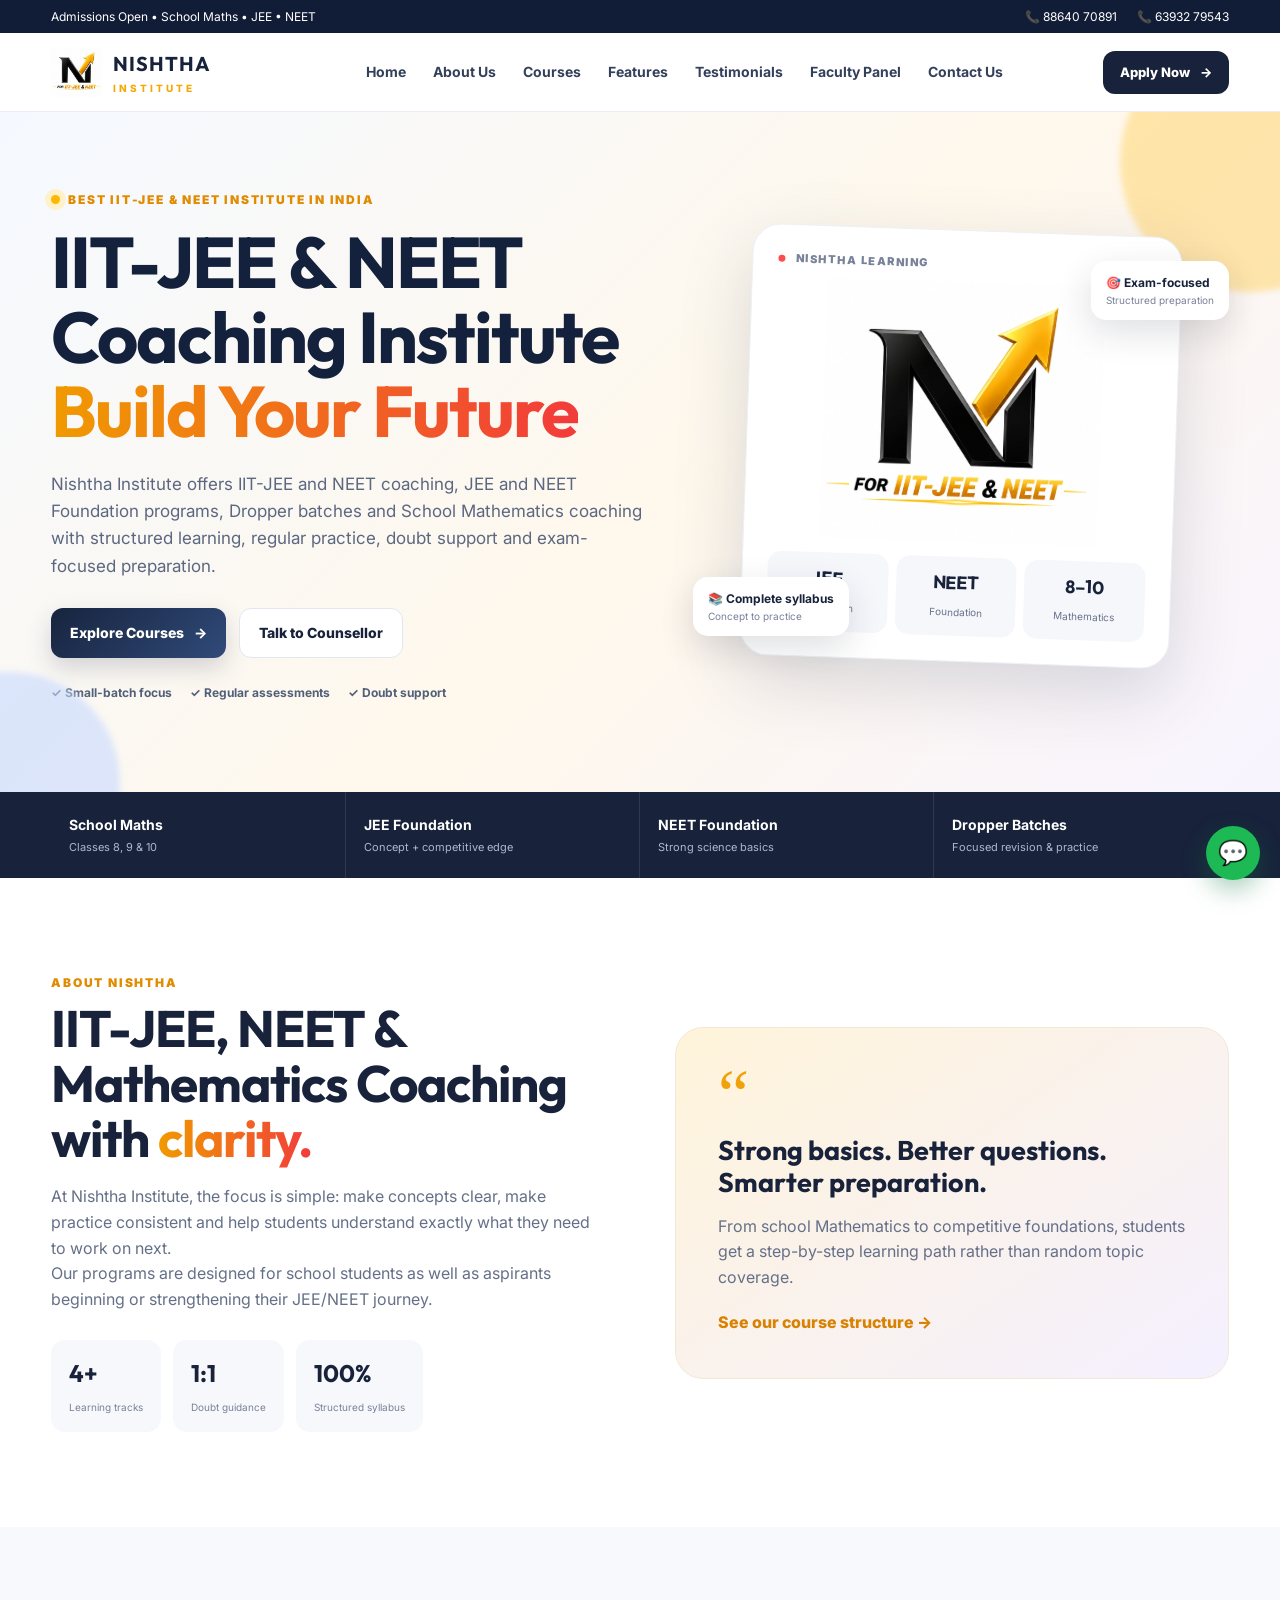
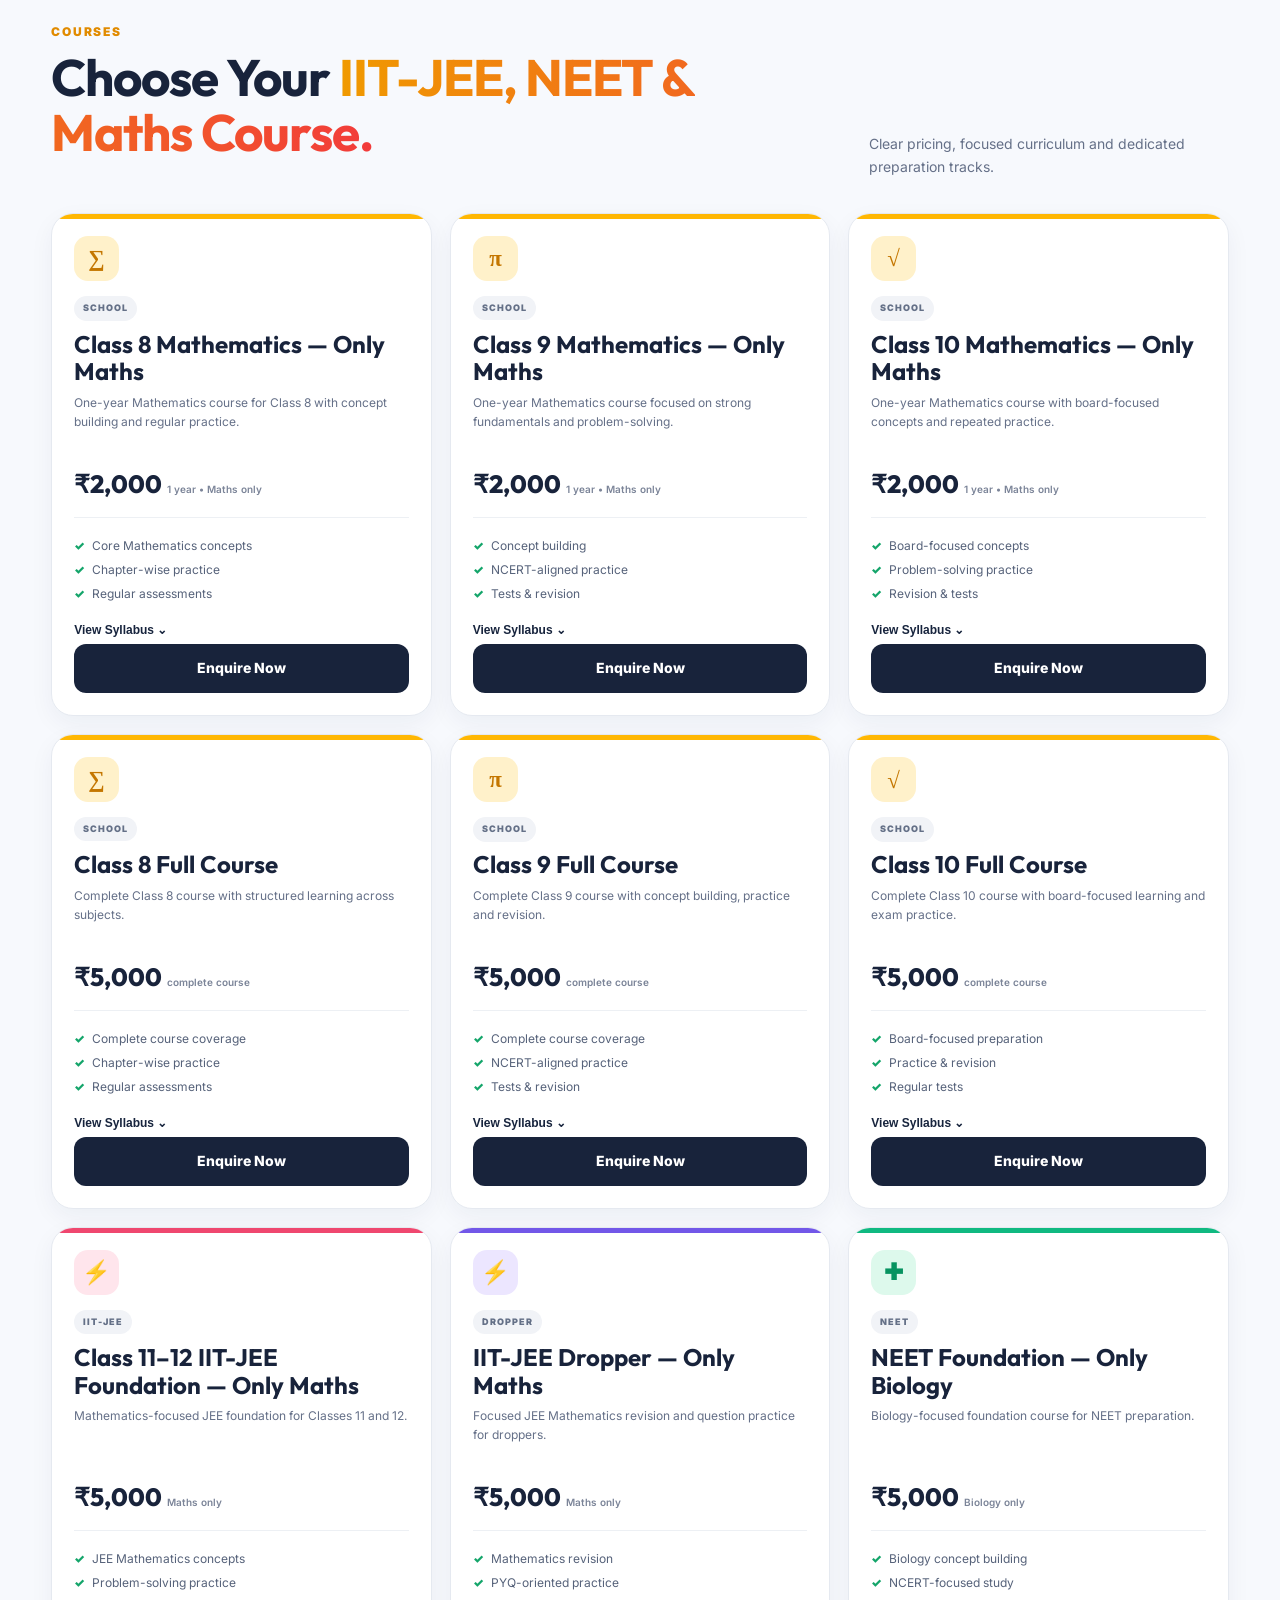
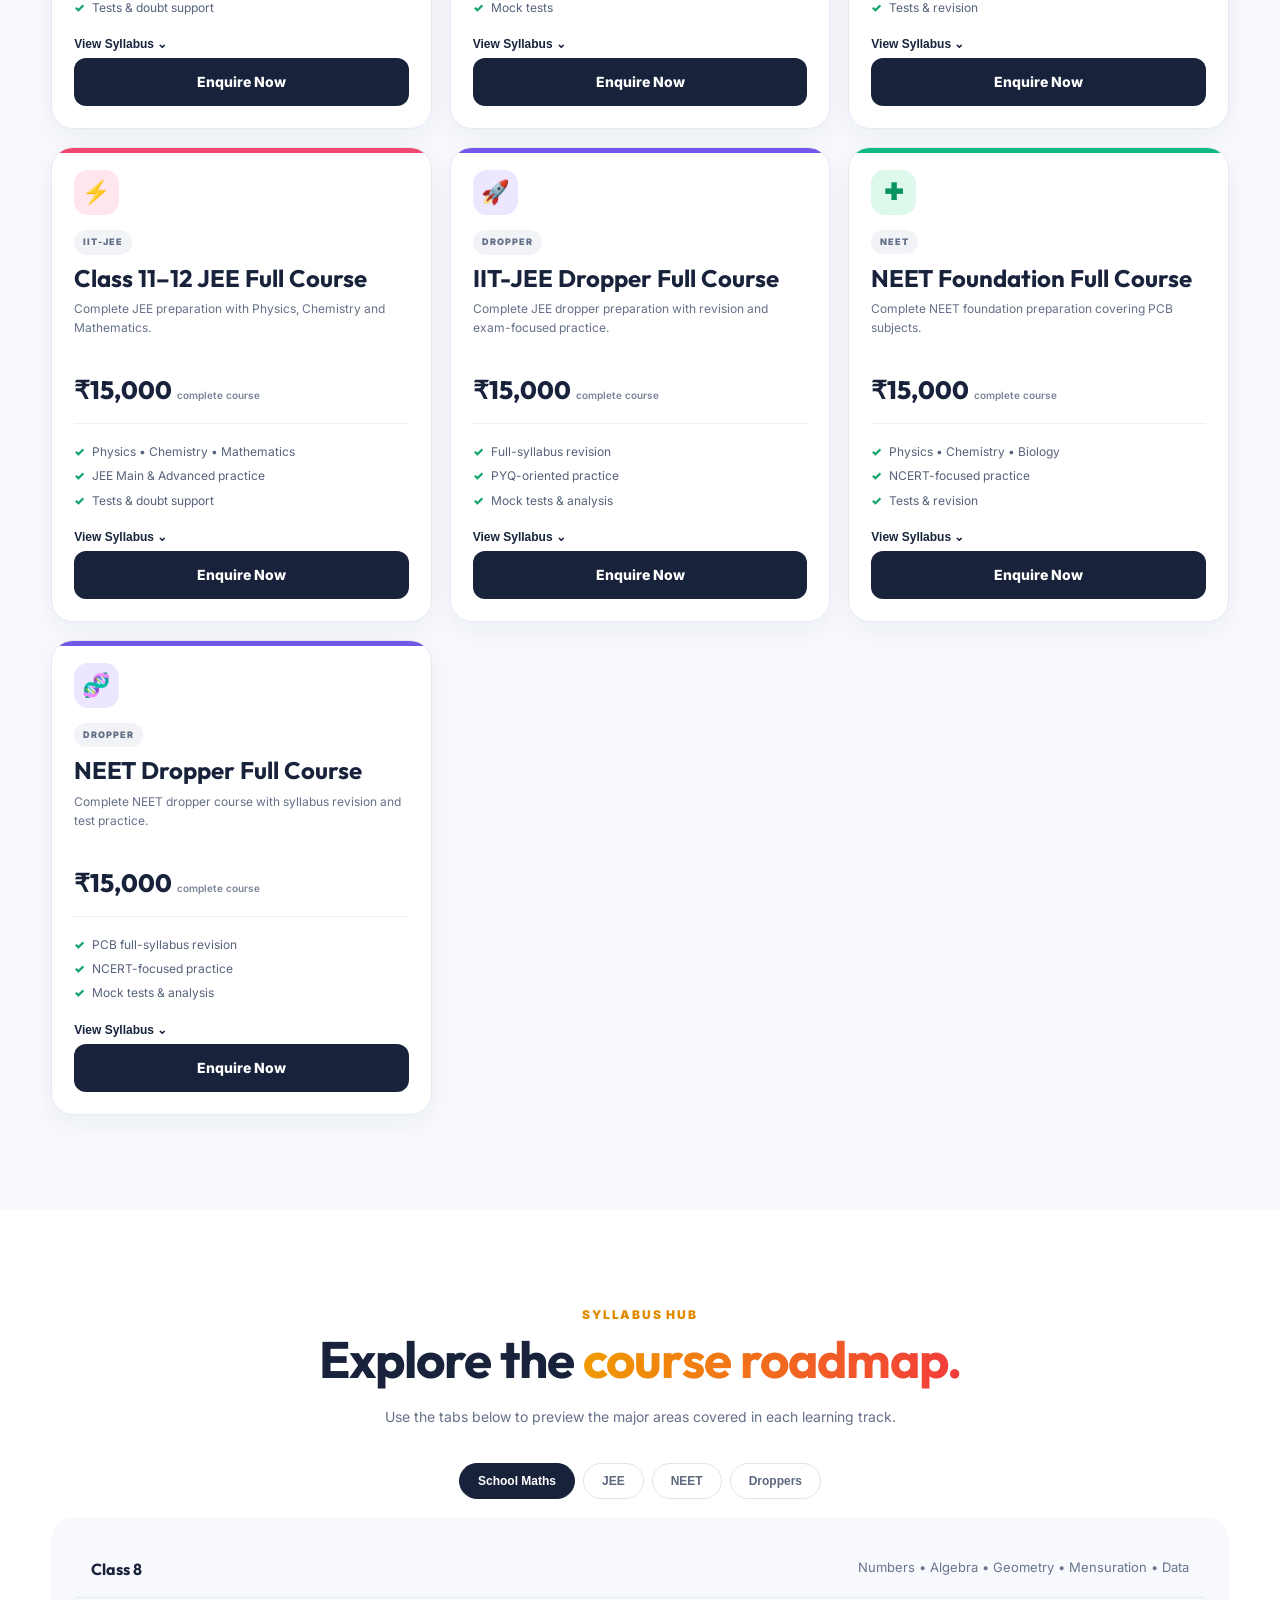
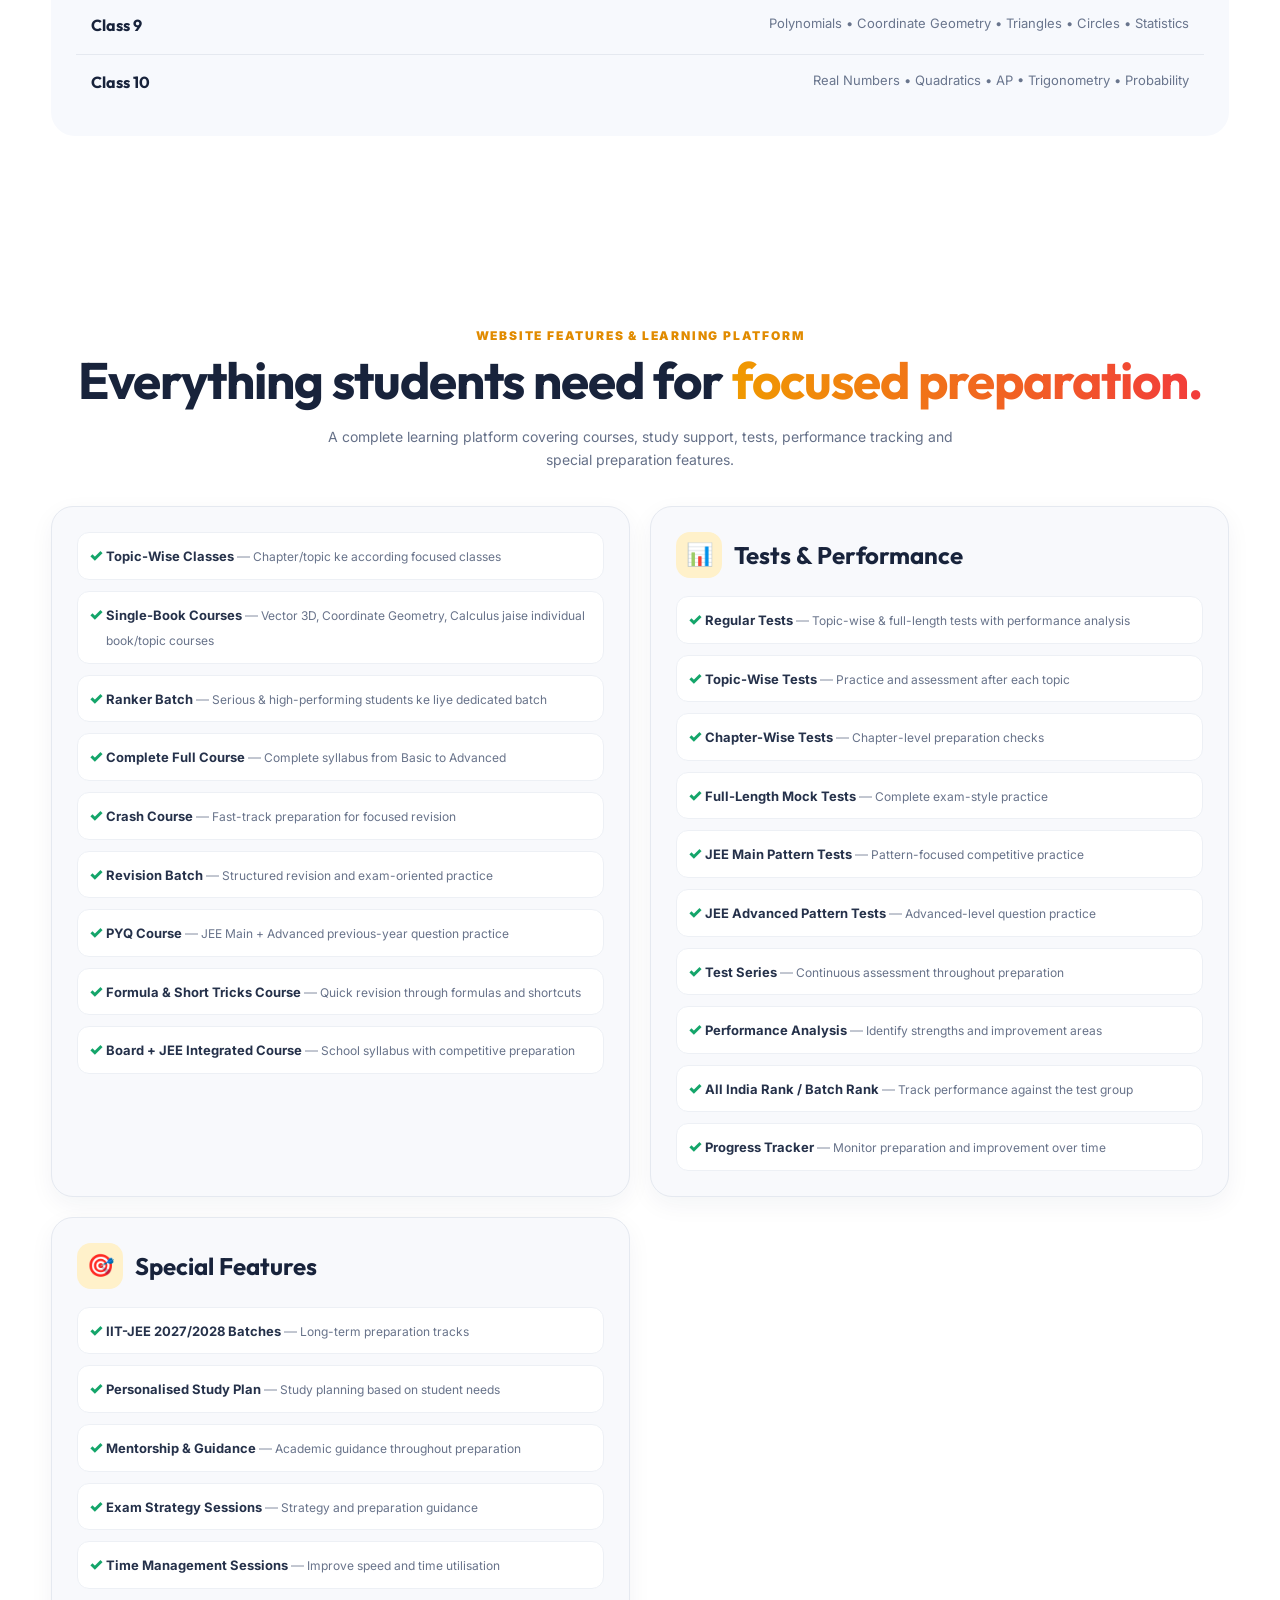
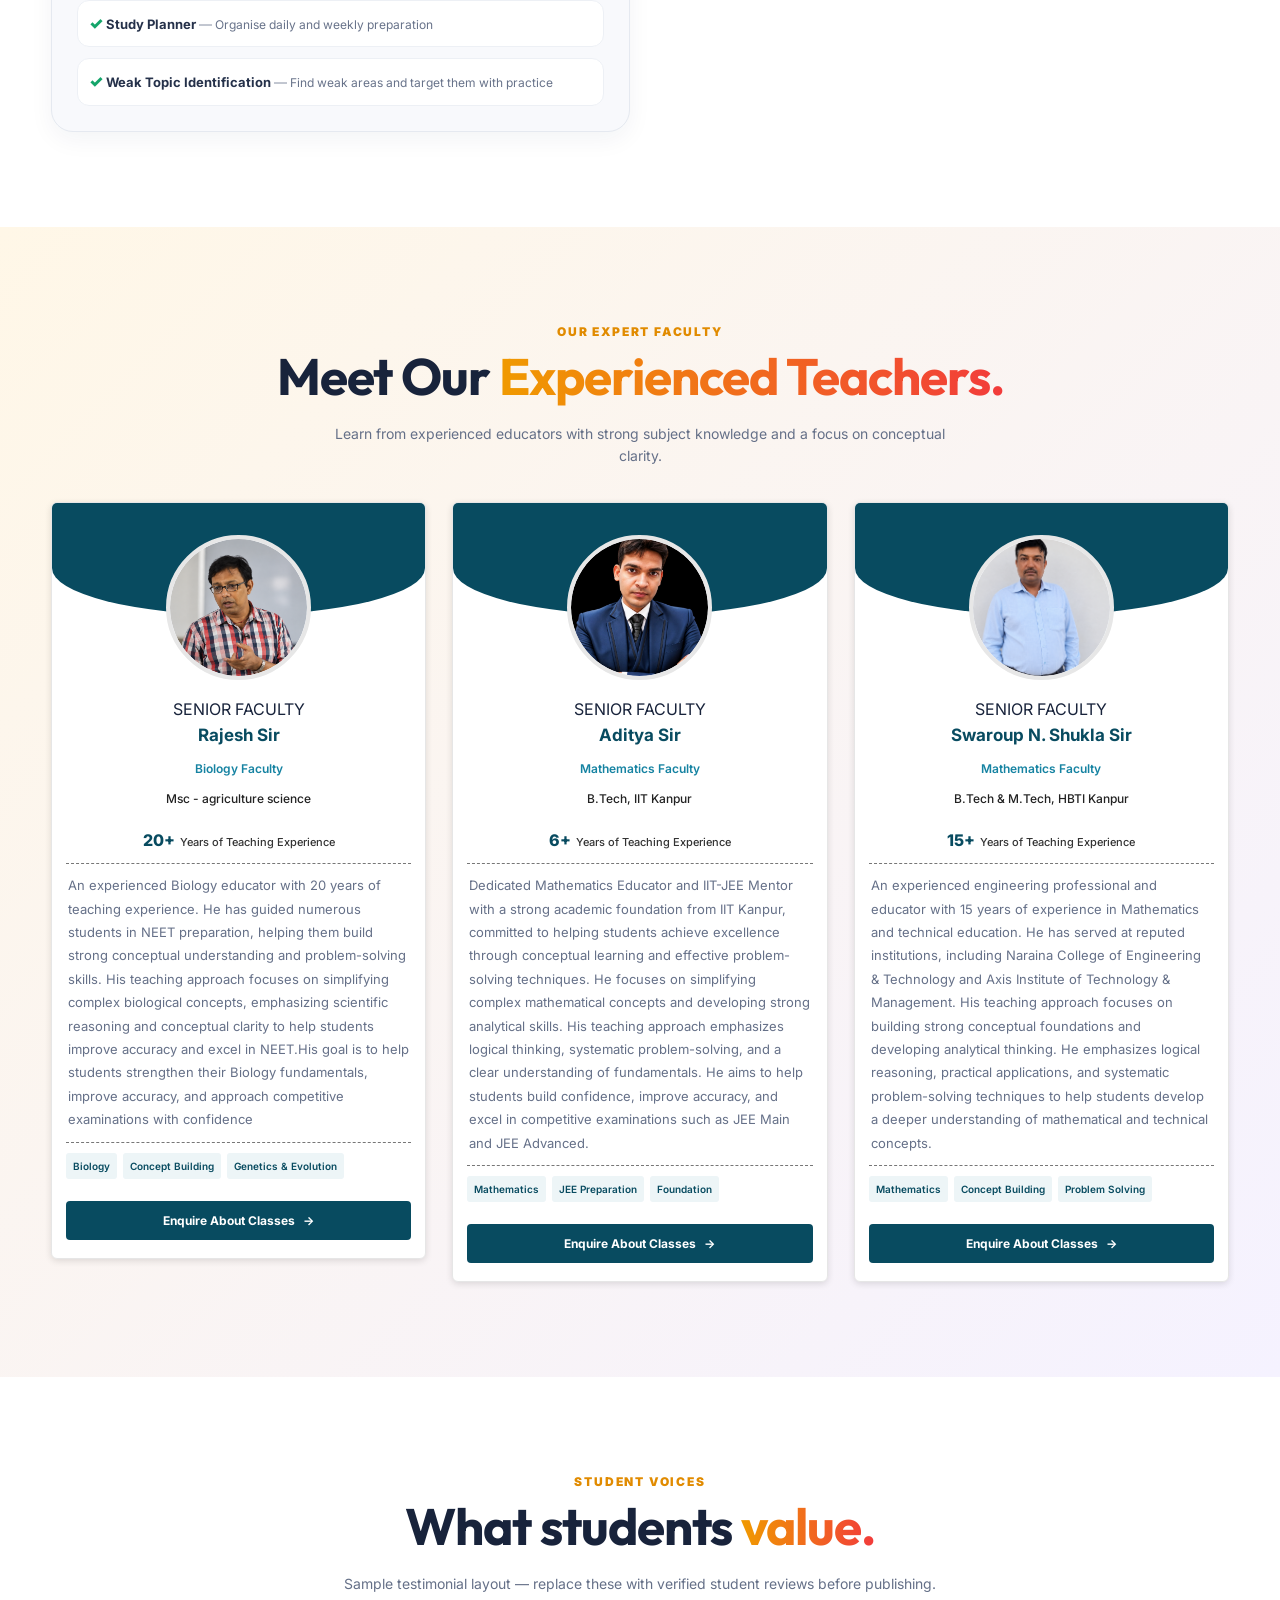
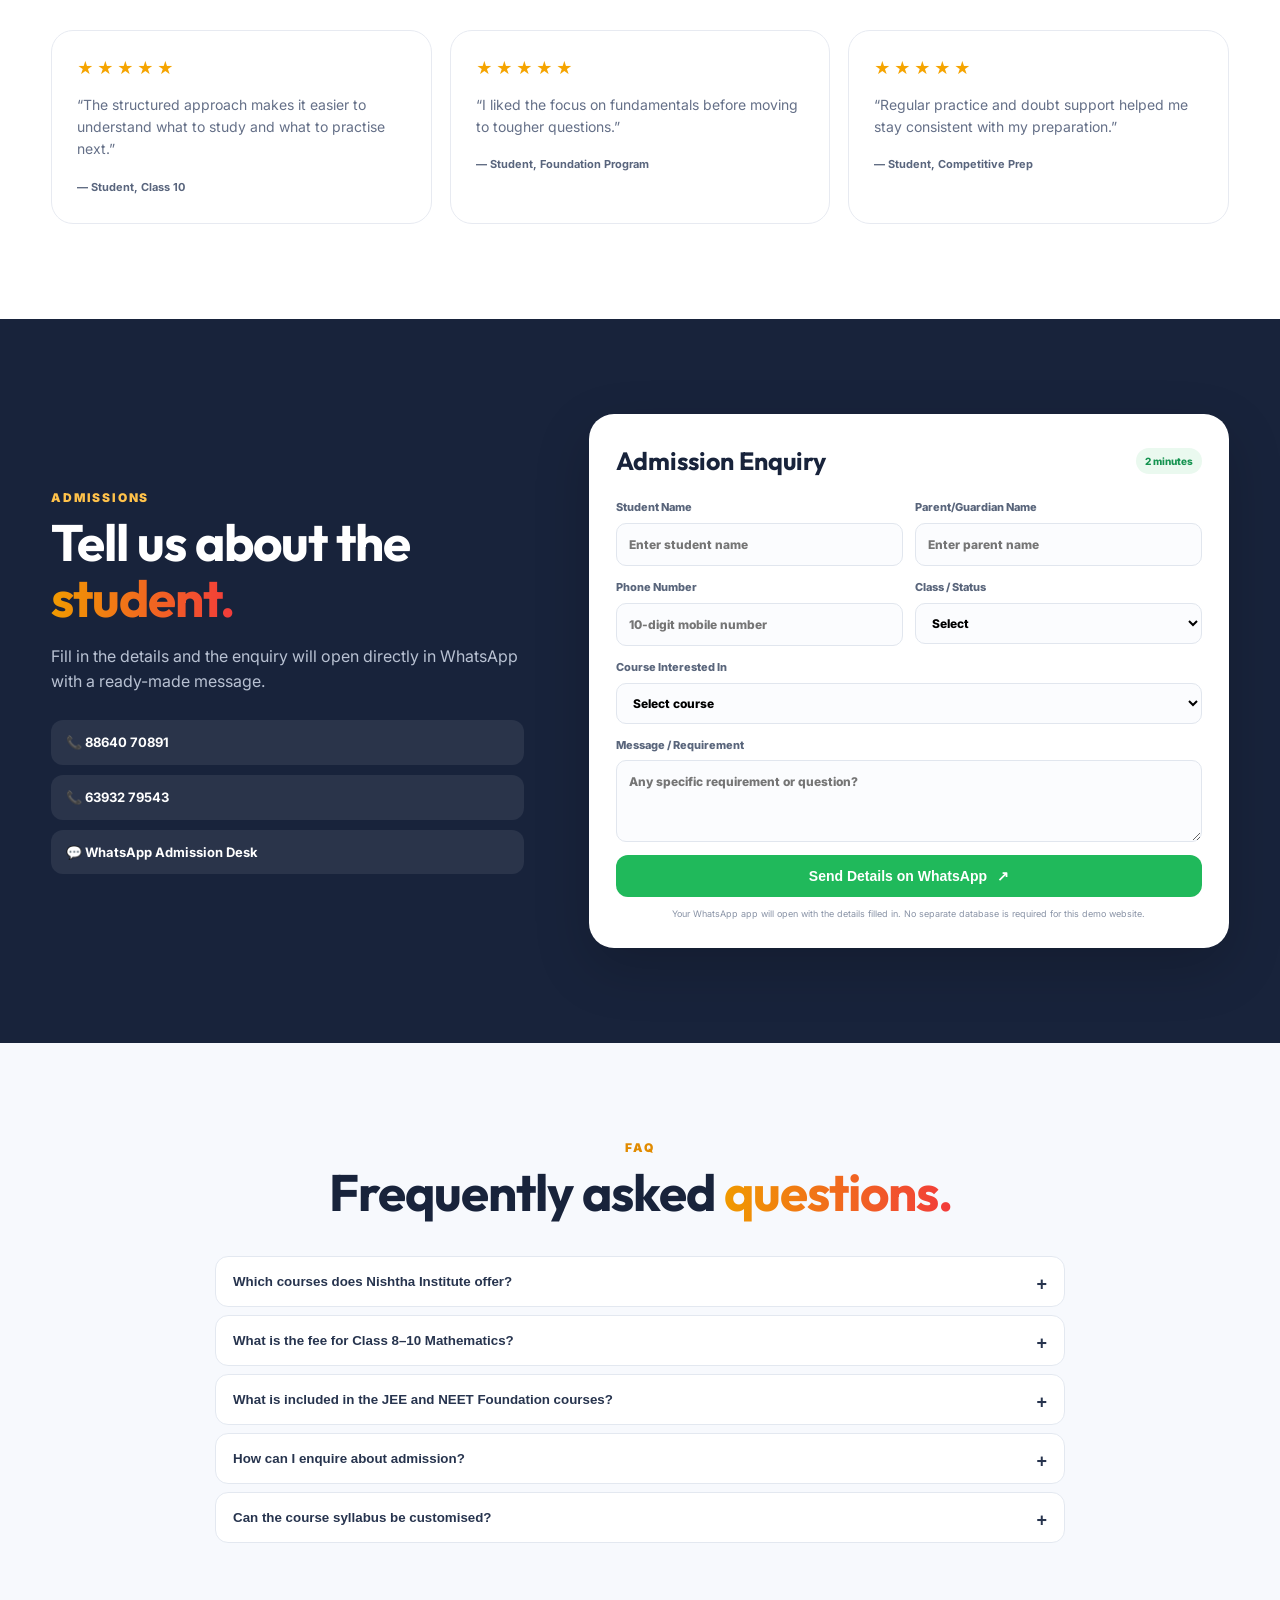
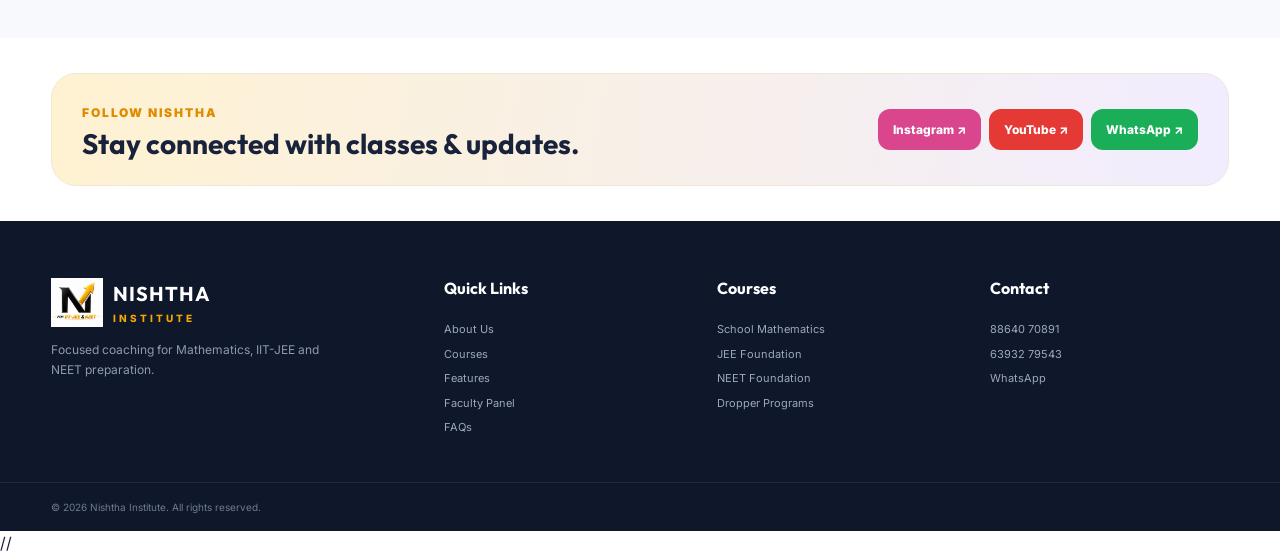
==== commit 06d246df: "updated faculty photo" ====
--- a/index.html
+++ b/index.html
@@ -660,11 +660,11 @@
 
               <p class="nishtha-teacher-description">
                 An experienced engineering professional and educator with 15 years of experience in Mathematics and
-                technical education. He has served in various institutions, including Naraina College of Engineering &
-                Technology and Axis Institute of Technology & Management. He is presently working at Virendra Swarup
-                Group of Institutions, Unnao, as Head of the Electrical Engineering (EE) Department. His teaching
-                approach focuses on building strong conceptual foundations and developing analytical thinking. He
-                emphasizes logical reasoning, practical applications, and systematic problem-solving techniques.
+                technical education. He has served at reputed institutions, including Naraina College of Engineering &
+                Technology and Axis Institute of Technology & Management. His teaching approach focuses on building
+                strong conceptual foundations and developing analytical thinking. He emphasizes logical reasoning,
+                practical applications, and systematic problem-solving techniques to help students develop a deeper
+                understanding of mathematical and technical concepts.
 
 
               </p>
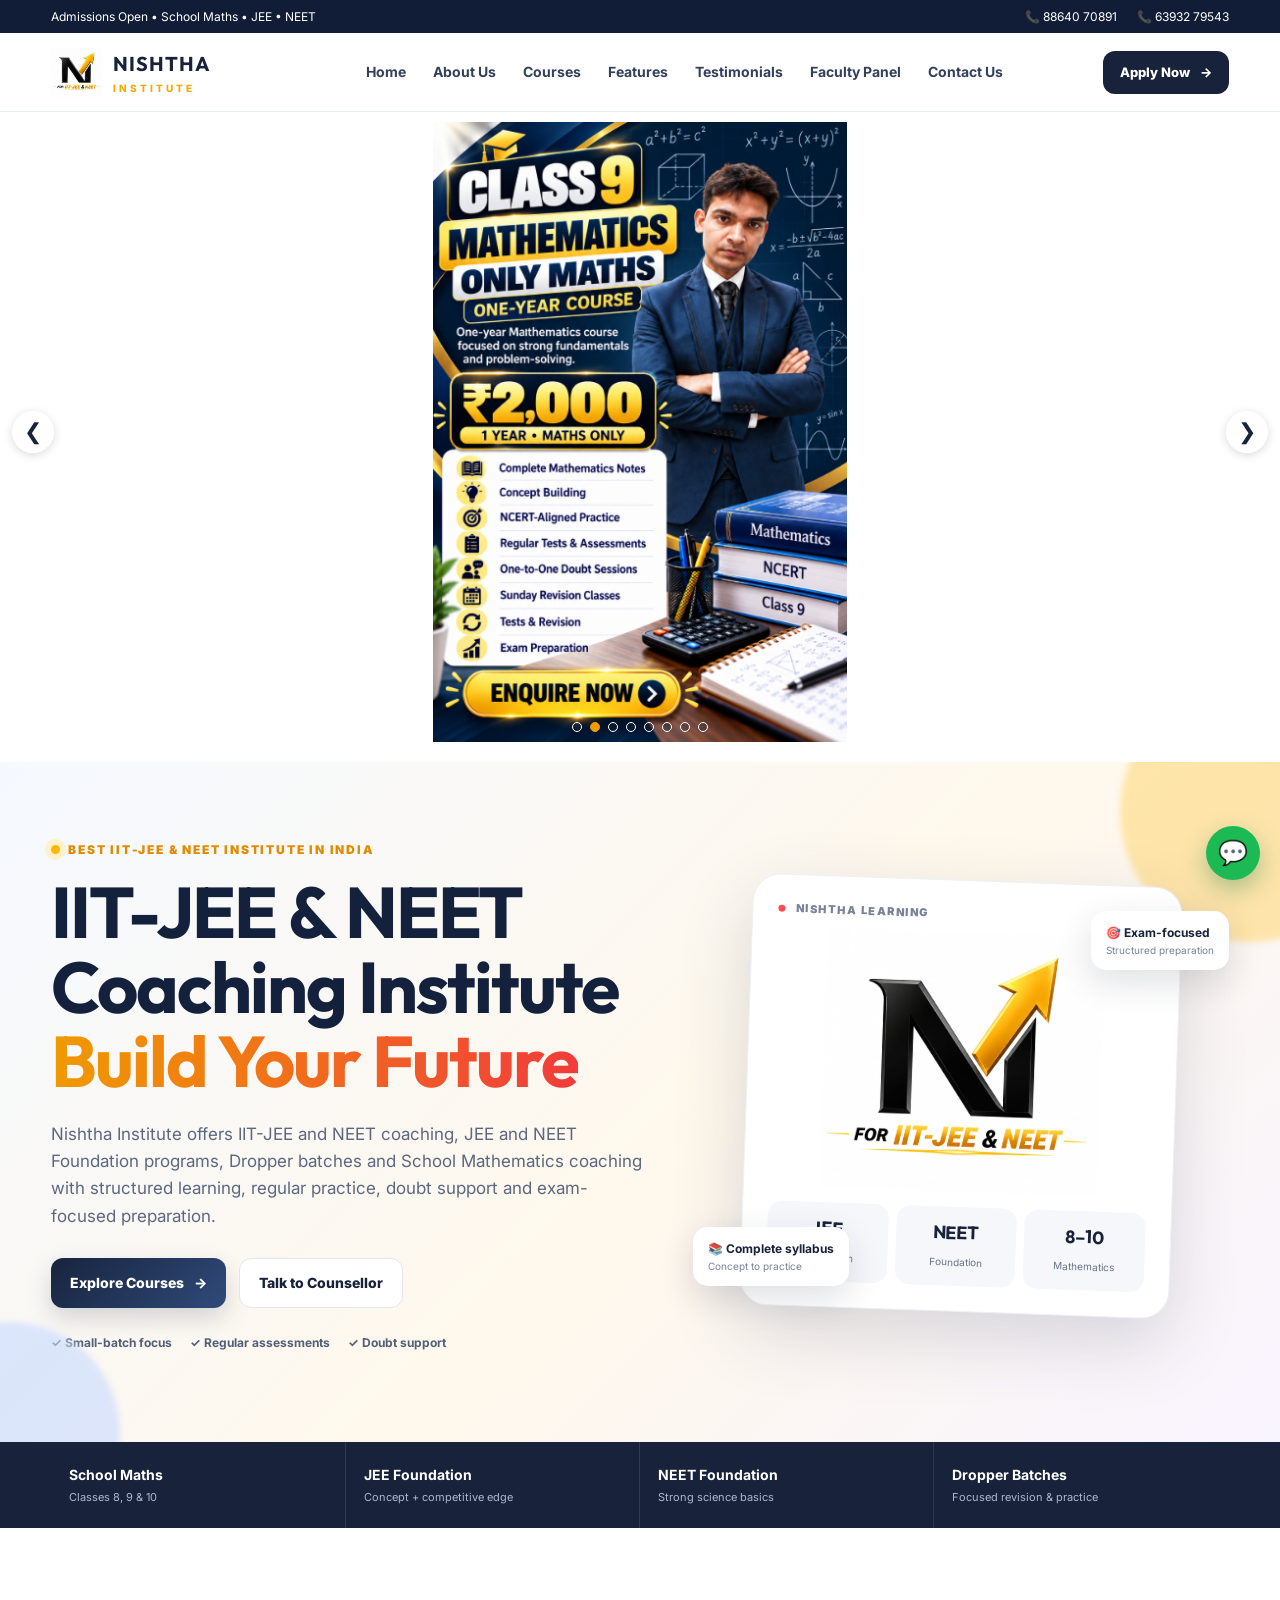
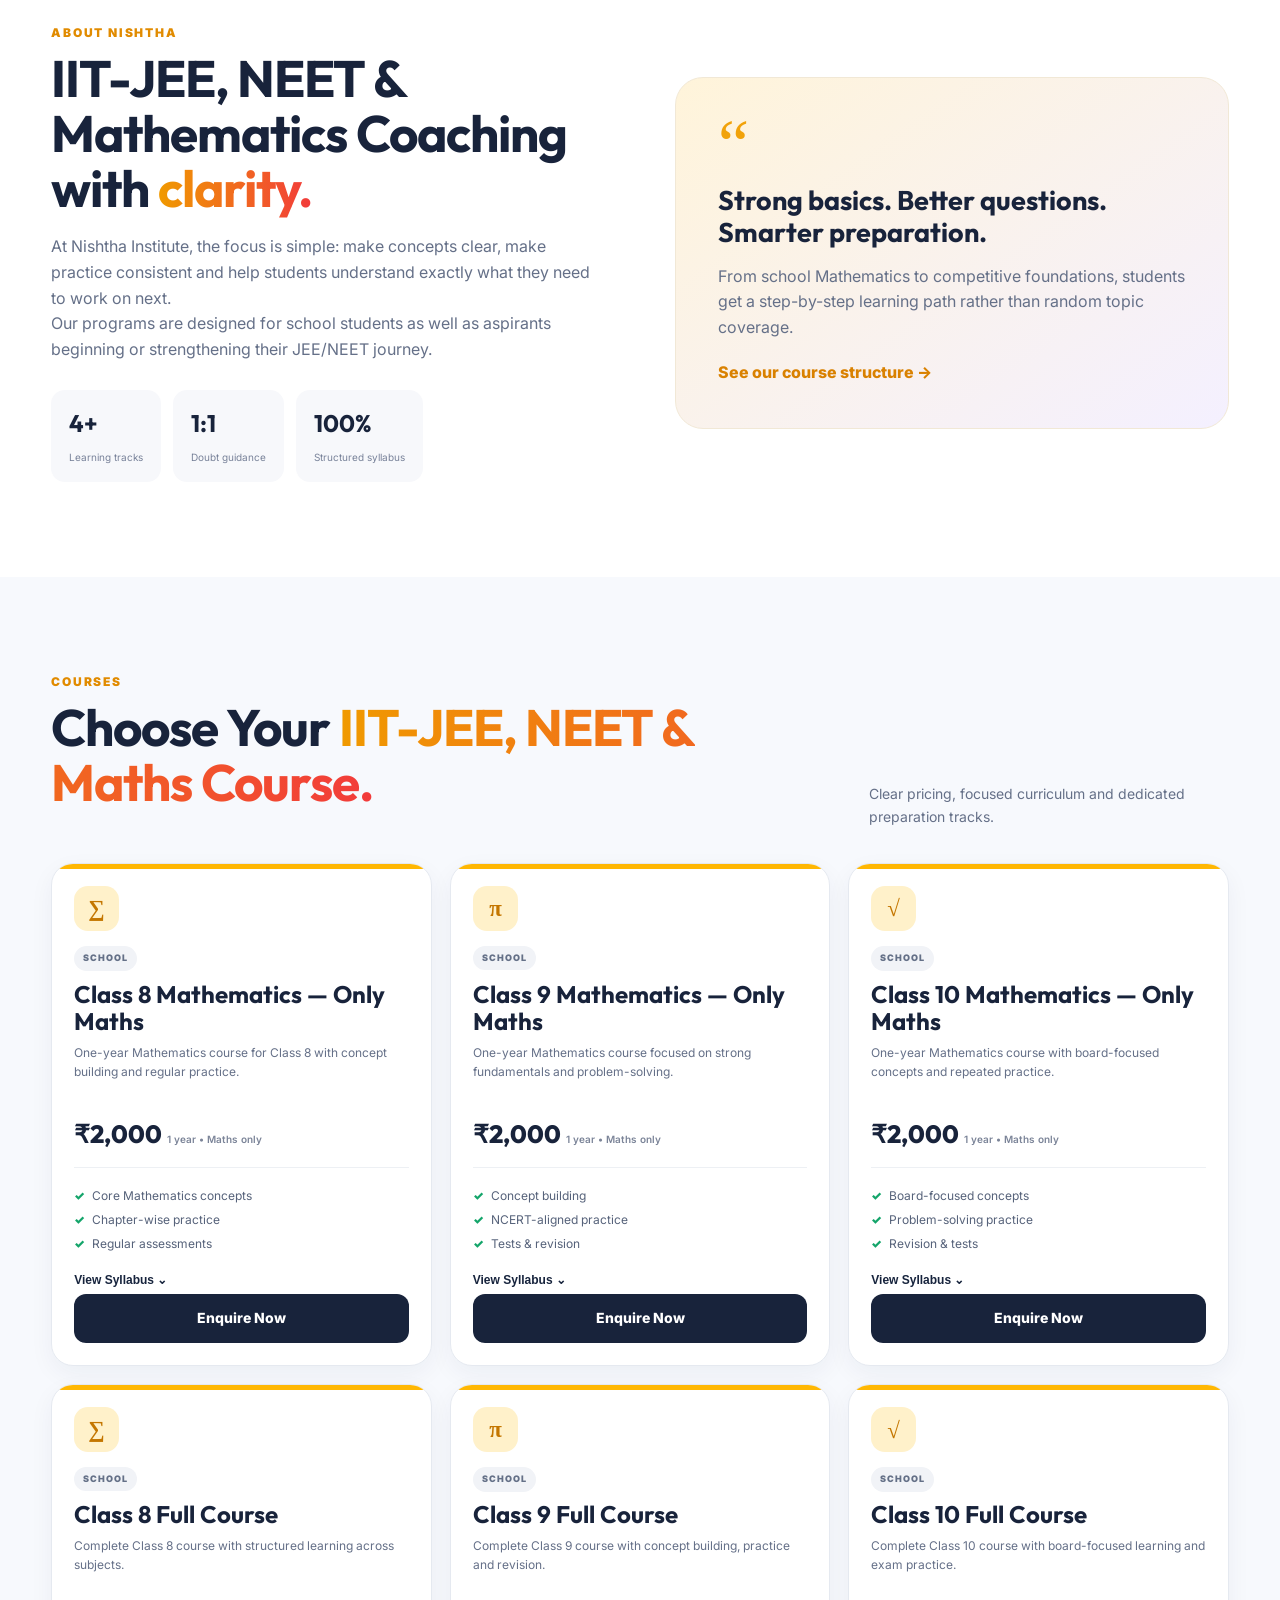
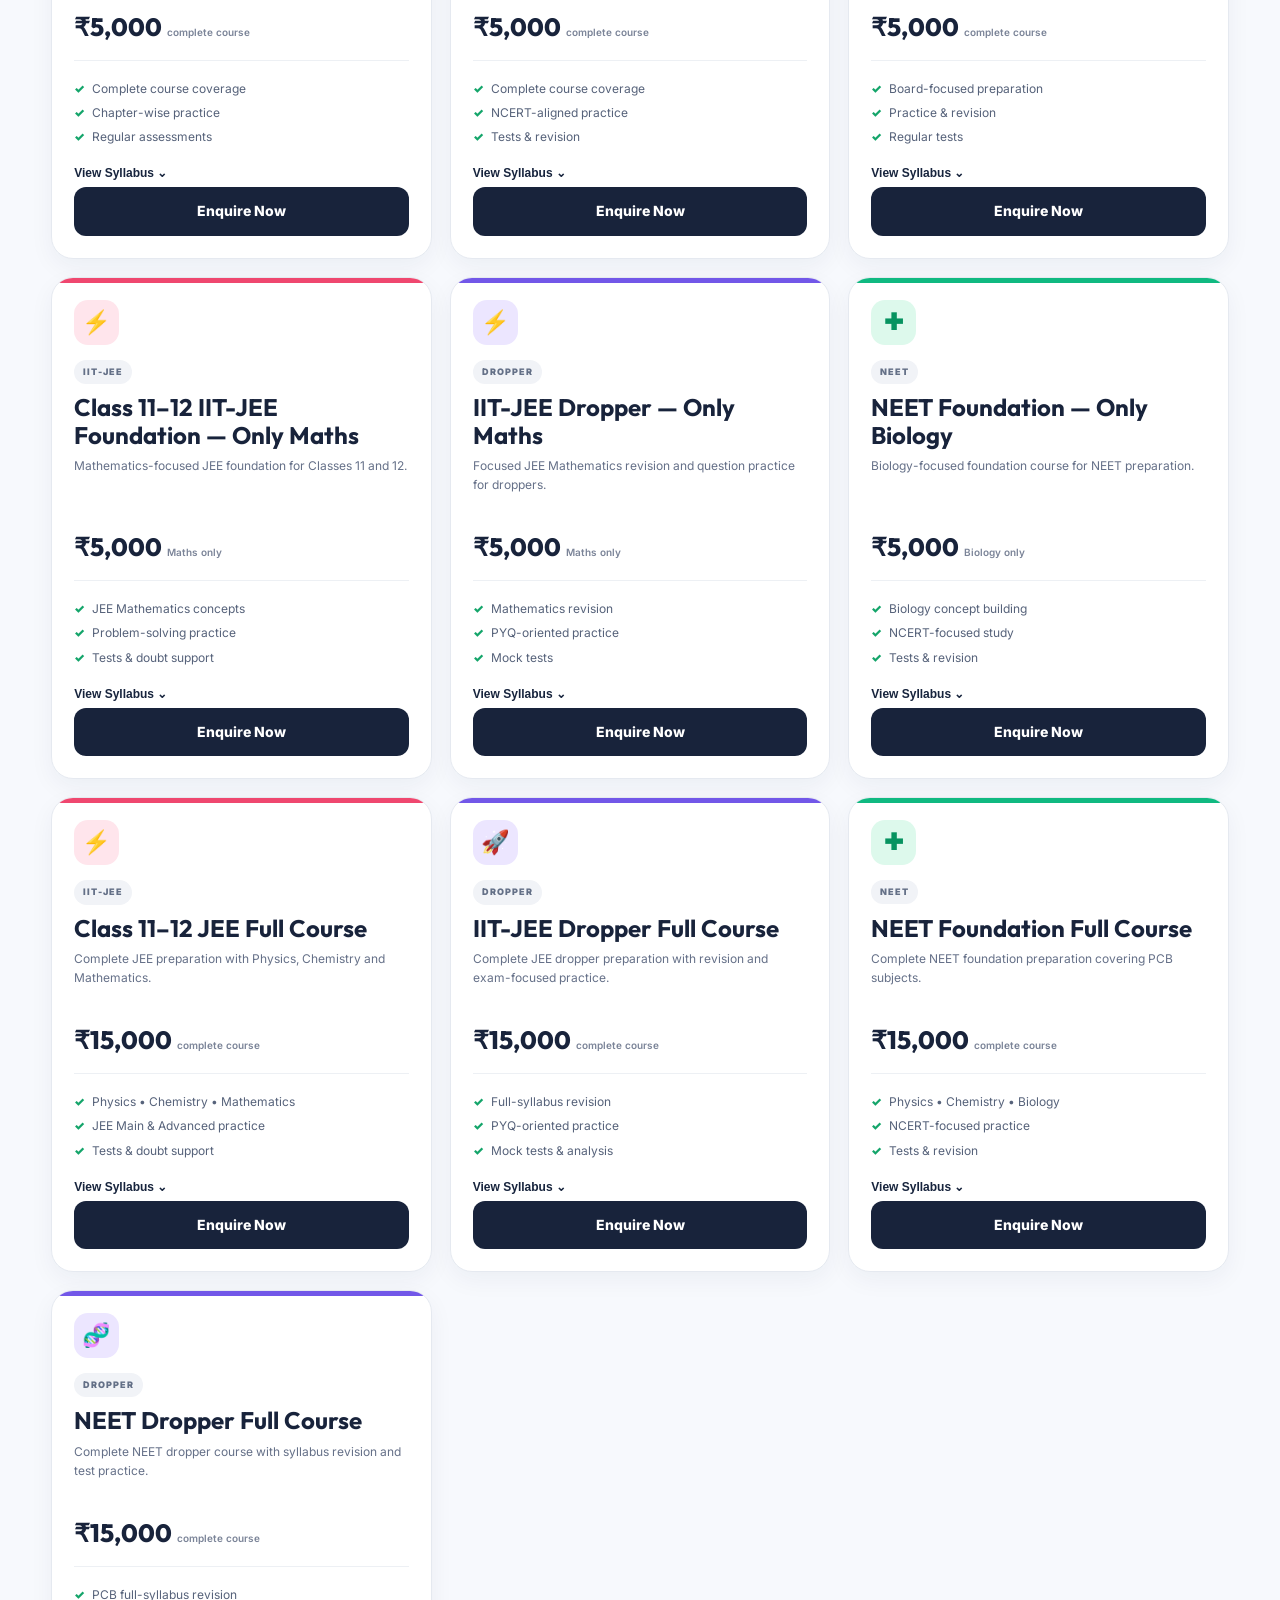
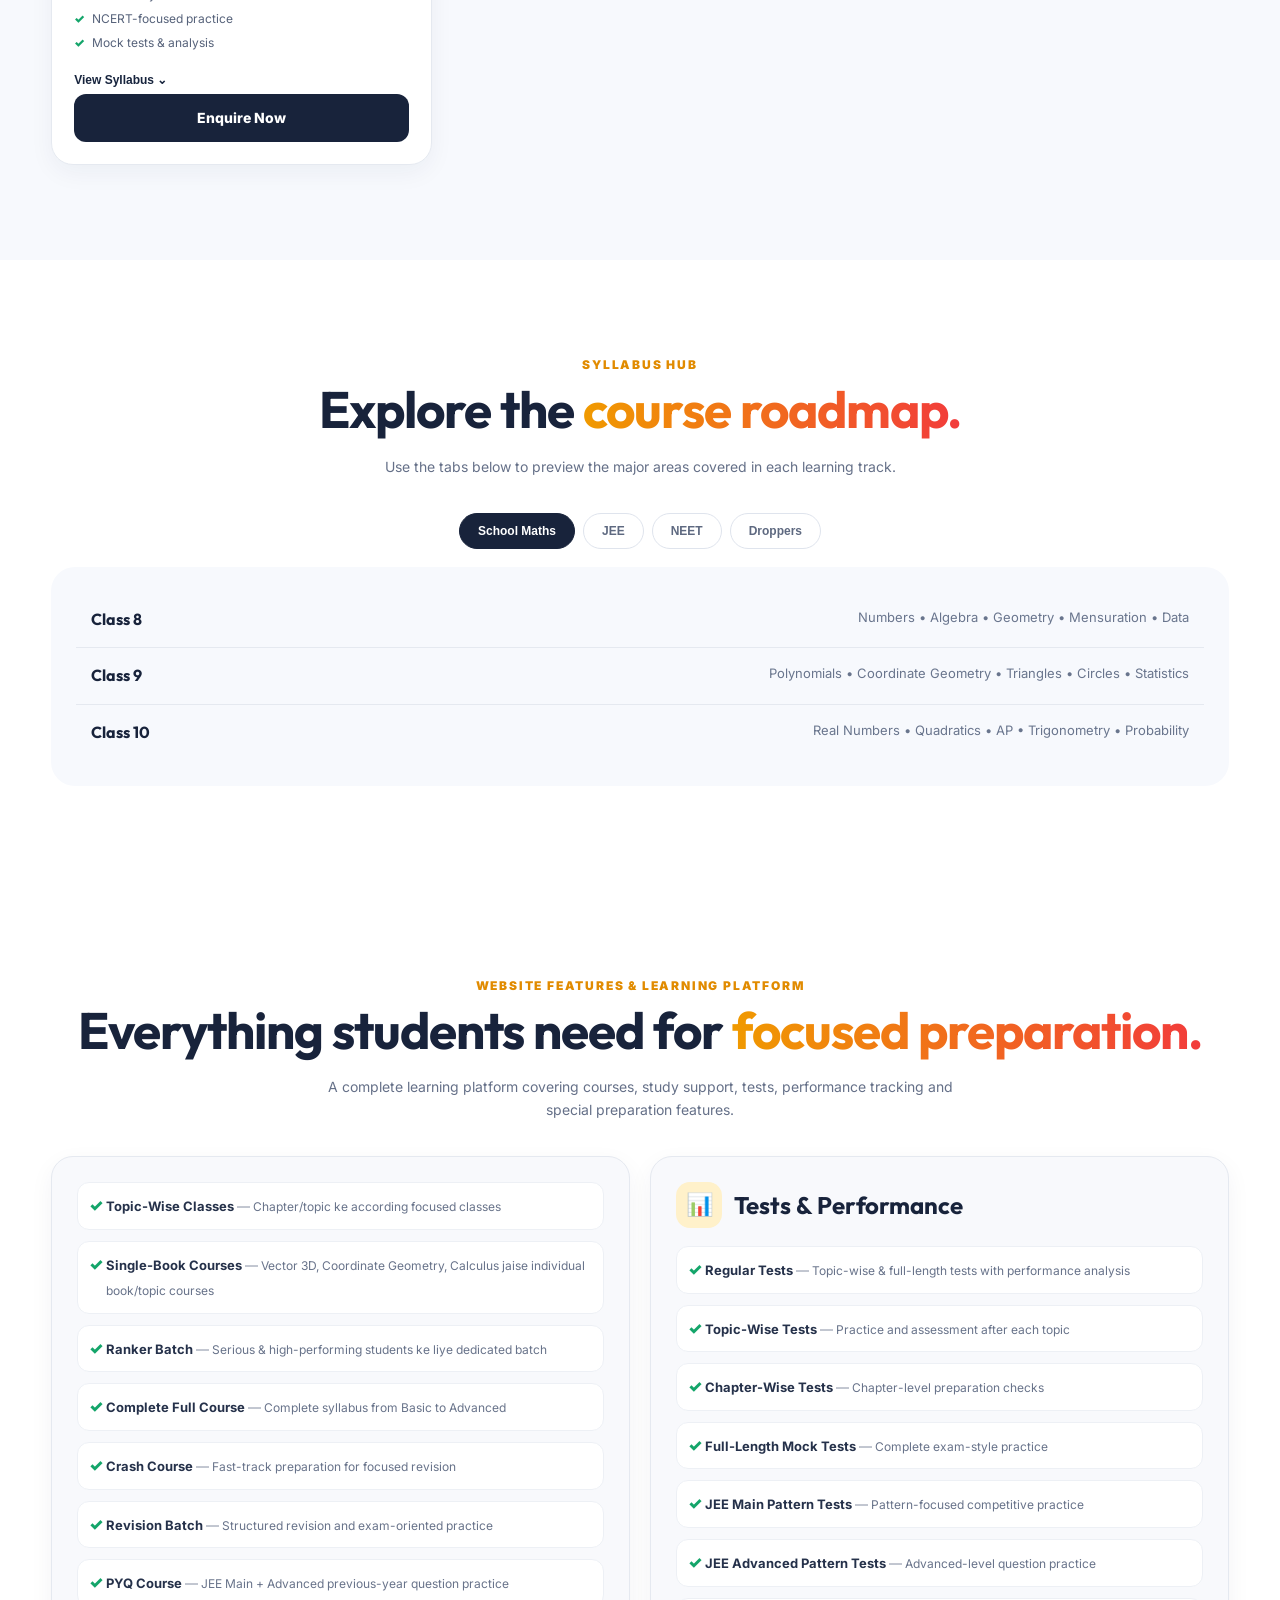
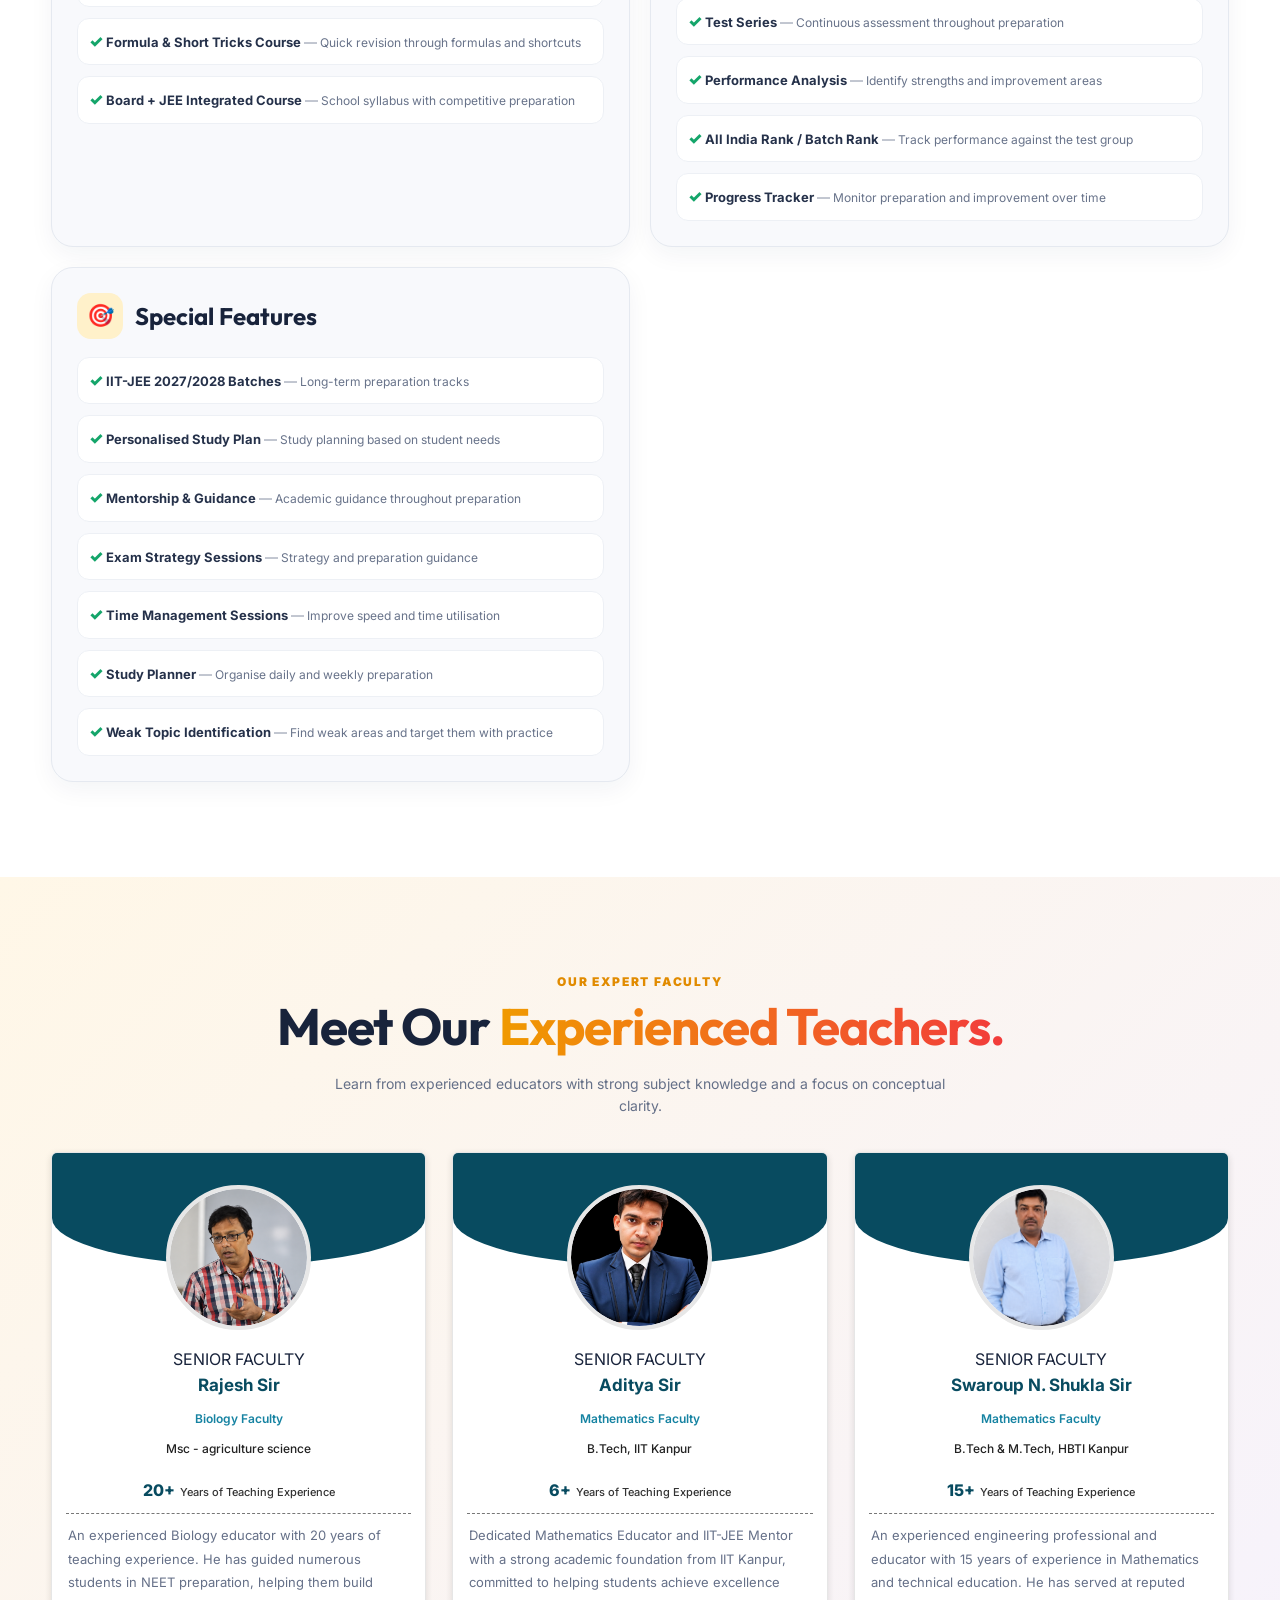
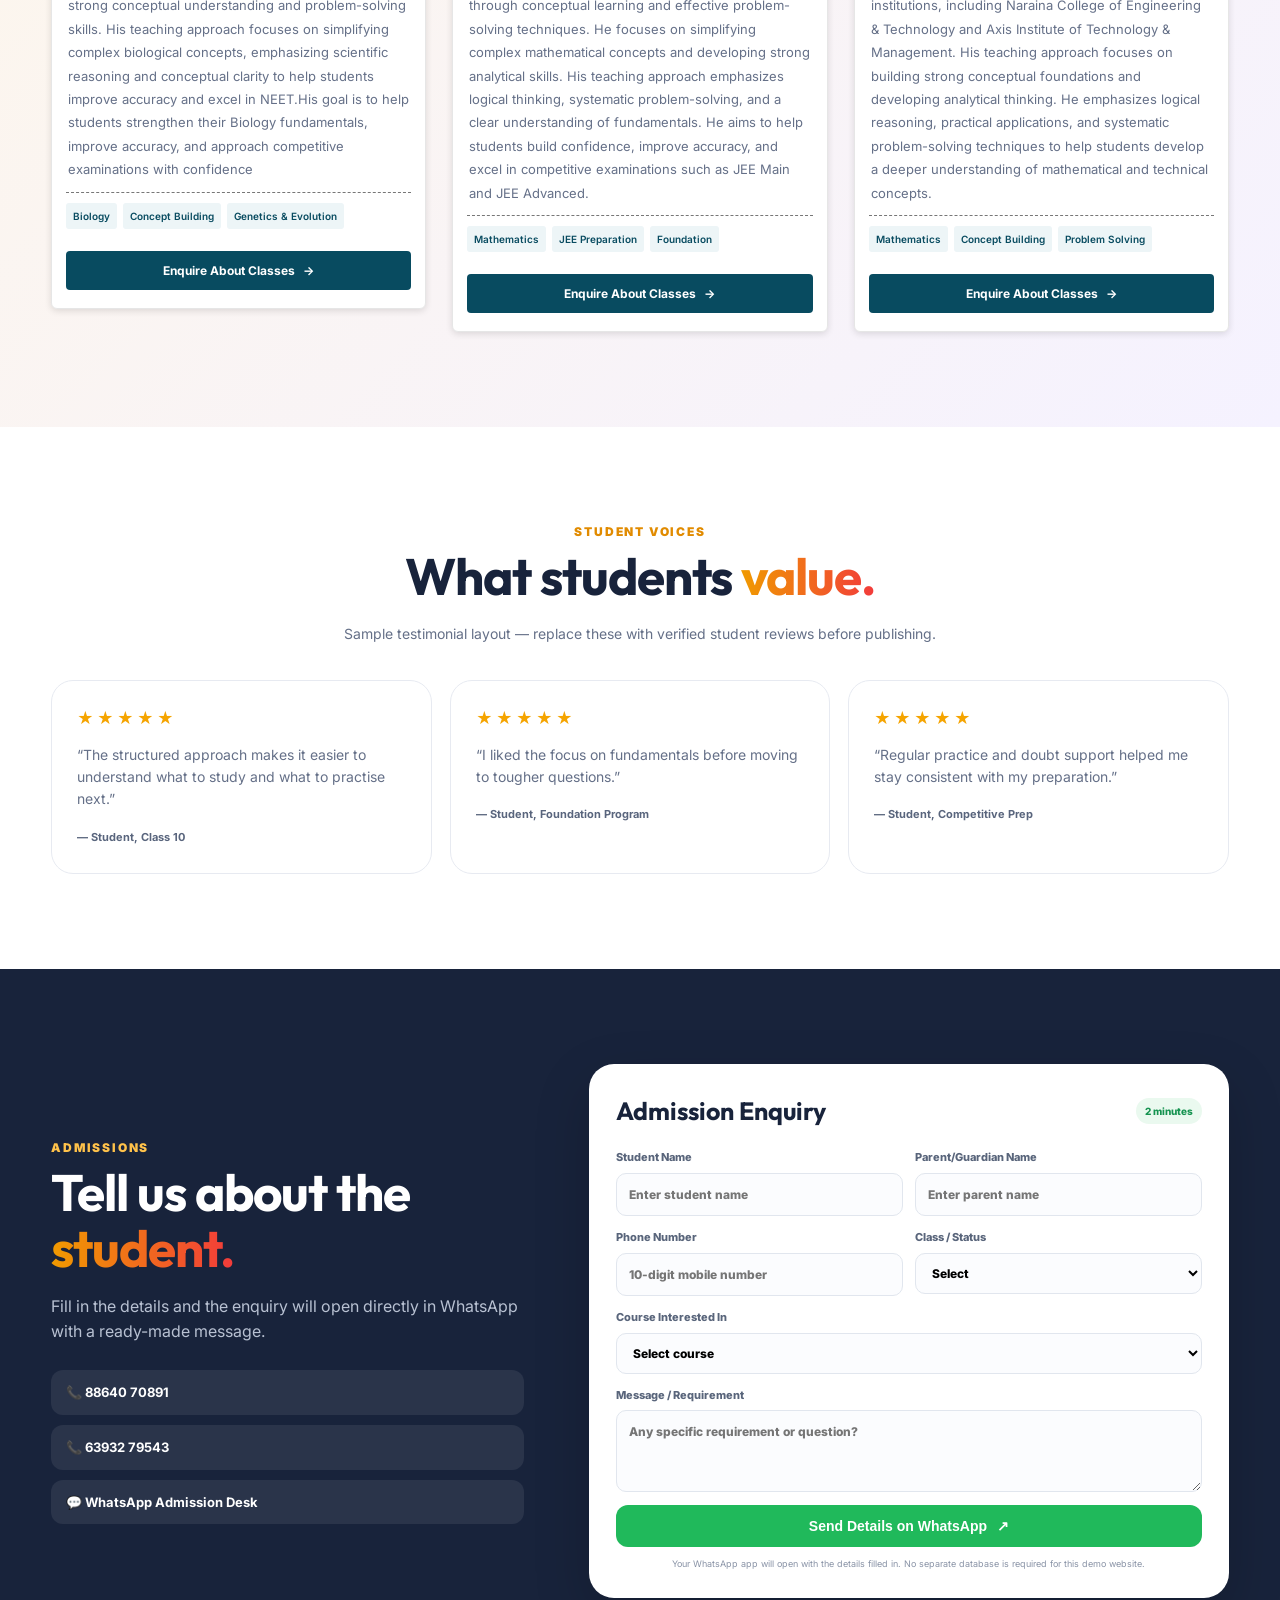
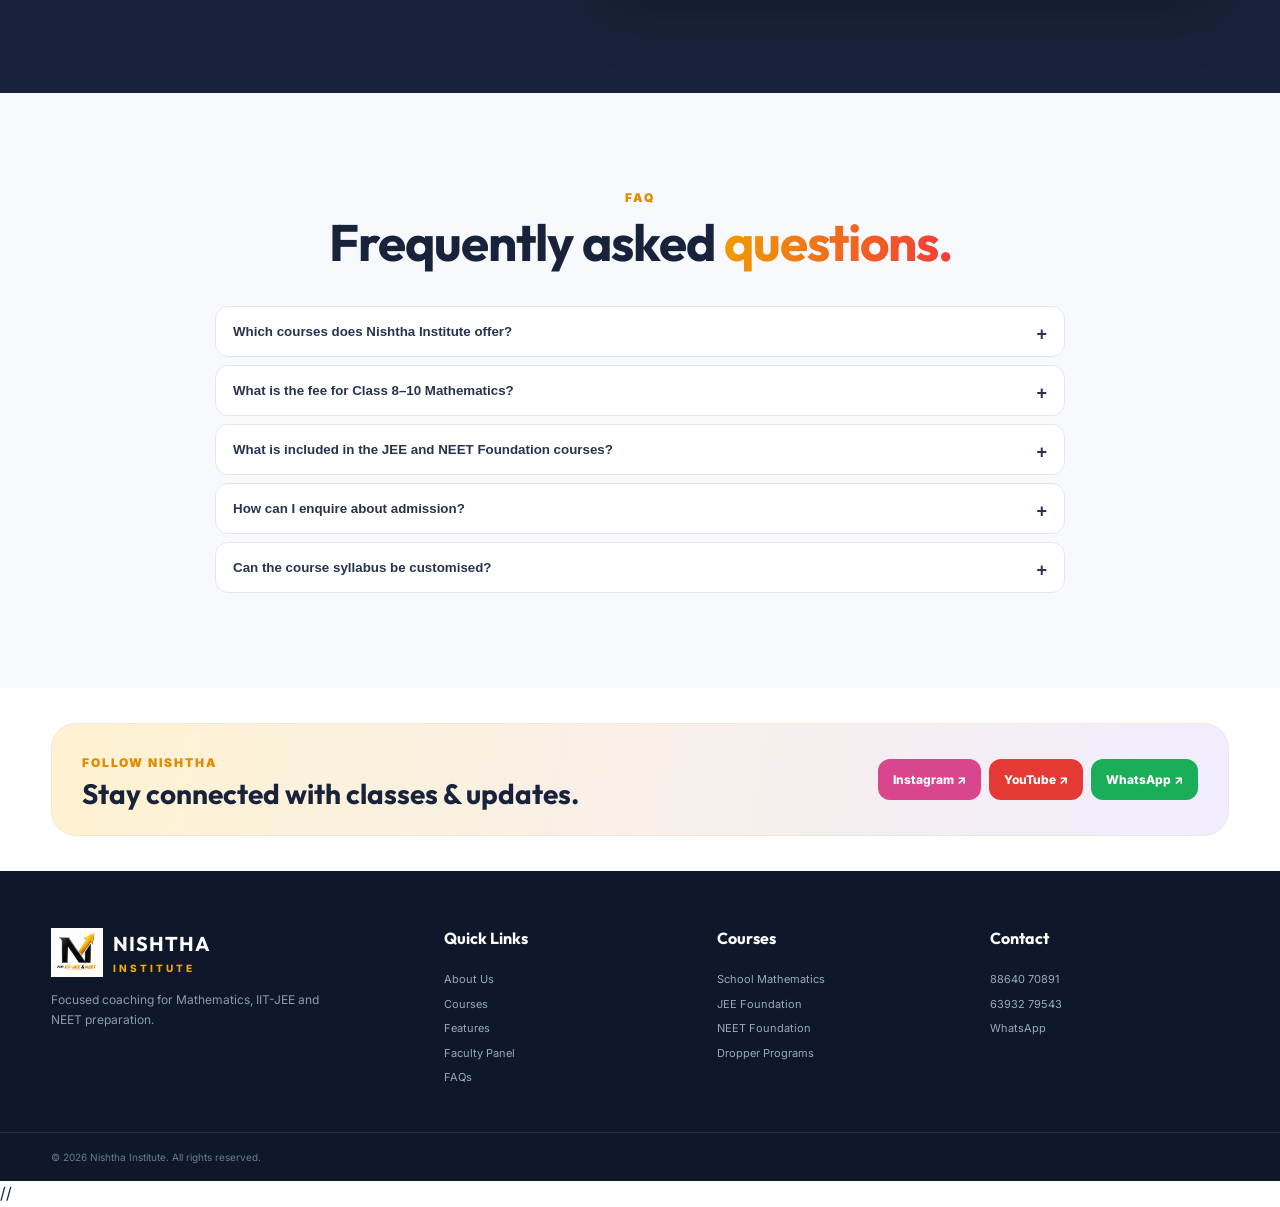
==== commit 5328c39f: "Update website banners and design" ====
--- a/index.html
+++ b/index.html
@@ -91,6 +91,54 @@
   </header>
 
   <main>
+
+
+    <!-- Course Banner Slider: START -->
+    <section class="course-banner-slider" aria-label="Course banners">
+      <div class="banner-slides">
+
+        <a class="banner-slide active" href="#admission">
+          <img src="assets/class-8-maths.png" alt="Class 8 Mathematics Course">
+        </a>
+
+        <a class="banner-slide" href="#admission">
+          <img src="assets/class-9-maths.png" alt="Class 9 Mathematics Course">
+        </a>
+
+        <a class="banner-slide" href="#admission">
+          <img src="assets/class-10-maths.png" alt="Class 10 Mathematics Course">
+        </a>
+
+        <a class="banner-slide" href="#admission">
+          <img src="assets/class-8-full.png" alt="Class 8 Full Course">
+        </a>
+
+        <a class="banner-slide" href="#admission">
+          <img src="assets/class-9-full.png" alt="Class 9 Full Course">
+        </a>
+
+        <a class="banner-slide" href="#admission">
+          <img src="assets/class-10-full.png" alt="Class 10 Full Course">
+        </a>
+
+        <a class="banner-slide" href="#admission">
+          <img src="assets/jee-foundation.png" alt="IIT-JEE Foundation Course">
+        </a>
+
+        <a class="banner-slide" href="#admission">
+          <img src="assets/jee-dropper.png" alt="IIT-JEE Dropper Course">
+        </a>
+
+      </div>
+
+      <button class="banner-arrow banner-prev" type="button" aria-label="Previous banner">❮</button>
+
+      <button class="banner-arrow banner-next" type="button" aria-label="Next banner">❯</button>
+
+      <div class="banner-dots"></div>
+    </section>
+    <!-- Course Banner Slider: END -->
+
     <section class="hero">
       <div class="hero-orb orb-one"></div>
       <div class="hero-orb orb-two"></div>
--- a/styles.css
+++ b/styles.css
@@ -1894,4 +1894,180 @@
         min-width: 140px;
         flex-basis: 140px;
     }
+}
+
+
+
+
+/* ==========================================
+   COURSE BANNER SLIDER - COMPLETE RESPONSIVE
+   Full poster visible without cropping
+========================================== */
+
+.course-banner-slider {
+    position: relative;
+    width: 100%;
+    max-width: 1400px;
+    margin: 10px auto 20px;
+    overflow: hidden;
+    background: #fff;
+}
+
+/* Banner height adjusts to available screen space */
+.banner-slides {
+    position: relative;
+    width: 100%;
+    height: clamp(260px, calc(100vh - 230px), 620px);
+    overflow: hidden;
+}
+
+/* Hide inactive slides */
+.banner-slide {
+    display: none;
+    width: 100%;
+    height: 100%;
+    text-decoration: none;
+}
+
+/* Display active slide */
+.banner-slide.active {
+    display: flex;
+    align-items: center;
+    justify-content: center;
+}
+
+/* Fit complete poster inside banner */
+.banner-slide img {
+    display: block;
+    width: 100%;
+    height: 100%;
+    object-fit: contain;
+    object-position: center;
+    max-width: 100%;
+    max-height: 100%;
+}
+
+/* Previous and next arrows */
+.banner-arrow {
+    position: absolute;
+    top: 50%;
+    transform: translateY(-50%);
+    z-index: 5;
+
+    display: flex;
+    align-items: center;
+    justify-content: center;
+
+    width: 42px;
+    height: 42px;
+    padding: 0;
+
+    border: none;
+    border-radius: 50%;
+    background: rgba(255, 255, 255, 0.95);
+    color: #18233b;
+
+    font-size: 22px;
+    cursor: pointer;
+    box-shadow: 0 2px 10px rgba(0, 0, 0, 0.15);
+    transition: background 0.2s ease, color 0.2s ease;
+}
+
+.banner-arrow:hover {
+    background: #f09a00;
+    color: #fff;
+}
+
+.banner-prev {
+    left: 12px;
+}
+
+.banner-next {
+    right: 12px;
+}
+
+/* Slider navigation dots */
+.banner-dots {
+    position: absolute;
+    left: 0;
+    right: 0;
+    bottom: 10px;
+    z-index: 5;
+
+    display: flex;
+    align-items: center;
+    justify-content: center;
+    gap: 8px;
+}
+
+.banner-dots button {
+    width: 10px;
+    height: 10px;
+    padding: 0;
+
+    border: 1px solid #fff;
+    border-radius: 50%;
+    background: rgba(24, 35, 59, 0.35);
+    cursor: pointer;
+}
+
+.banner-dots button.active {
+    background: #f09a00;
+    border-color: #f09a00;
+}
+
+/* Tablet */
+@media (max-width: 900px) {
+    .banner-slides {
+        height: clamp(240px, calc(100vh - 200px), 500px);
+    }
+}
+
+/* Mobile */
+@media (max-width: 600px) {
+    .course-banner-slider {
+        margin: 8px auto 15px;
+    }
+
+    .banner-slides {
+        height: clamp(220px, calc(100svh - 190px), 400px);
+    }
+
+    .banner-slide img {
+        width: 100%;
+        height: 100%;
+        object-fit: contain;
+    }
+
+    .banner-arrow {
+        width: 32px;
+        height: 32px;
+        font-size: 17px;
+    }
+
+    .banner-prev {
+        left: 7px;
+    }
+
+    .banner-next {
+        right: 7px;
+    }
+
+    .banner-dots {
+        bottom: 7px;
+        gap: 6px;
+    }
+
+    .banner-dots button {
+        width: 8px;
+        height: 8px;
+    }
+}
+
+/* Short desktop screens */
+@media (min-width: 901px) and (max-height: 650px) {
+    .banner-slides {
+        height: calc(100vh - 210px);
+        min-height: 250px;
+    }
 }
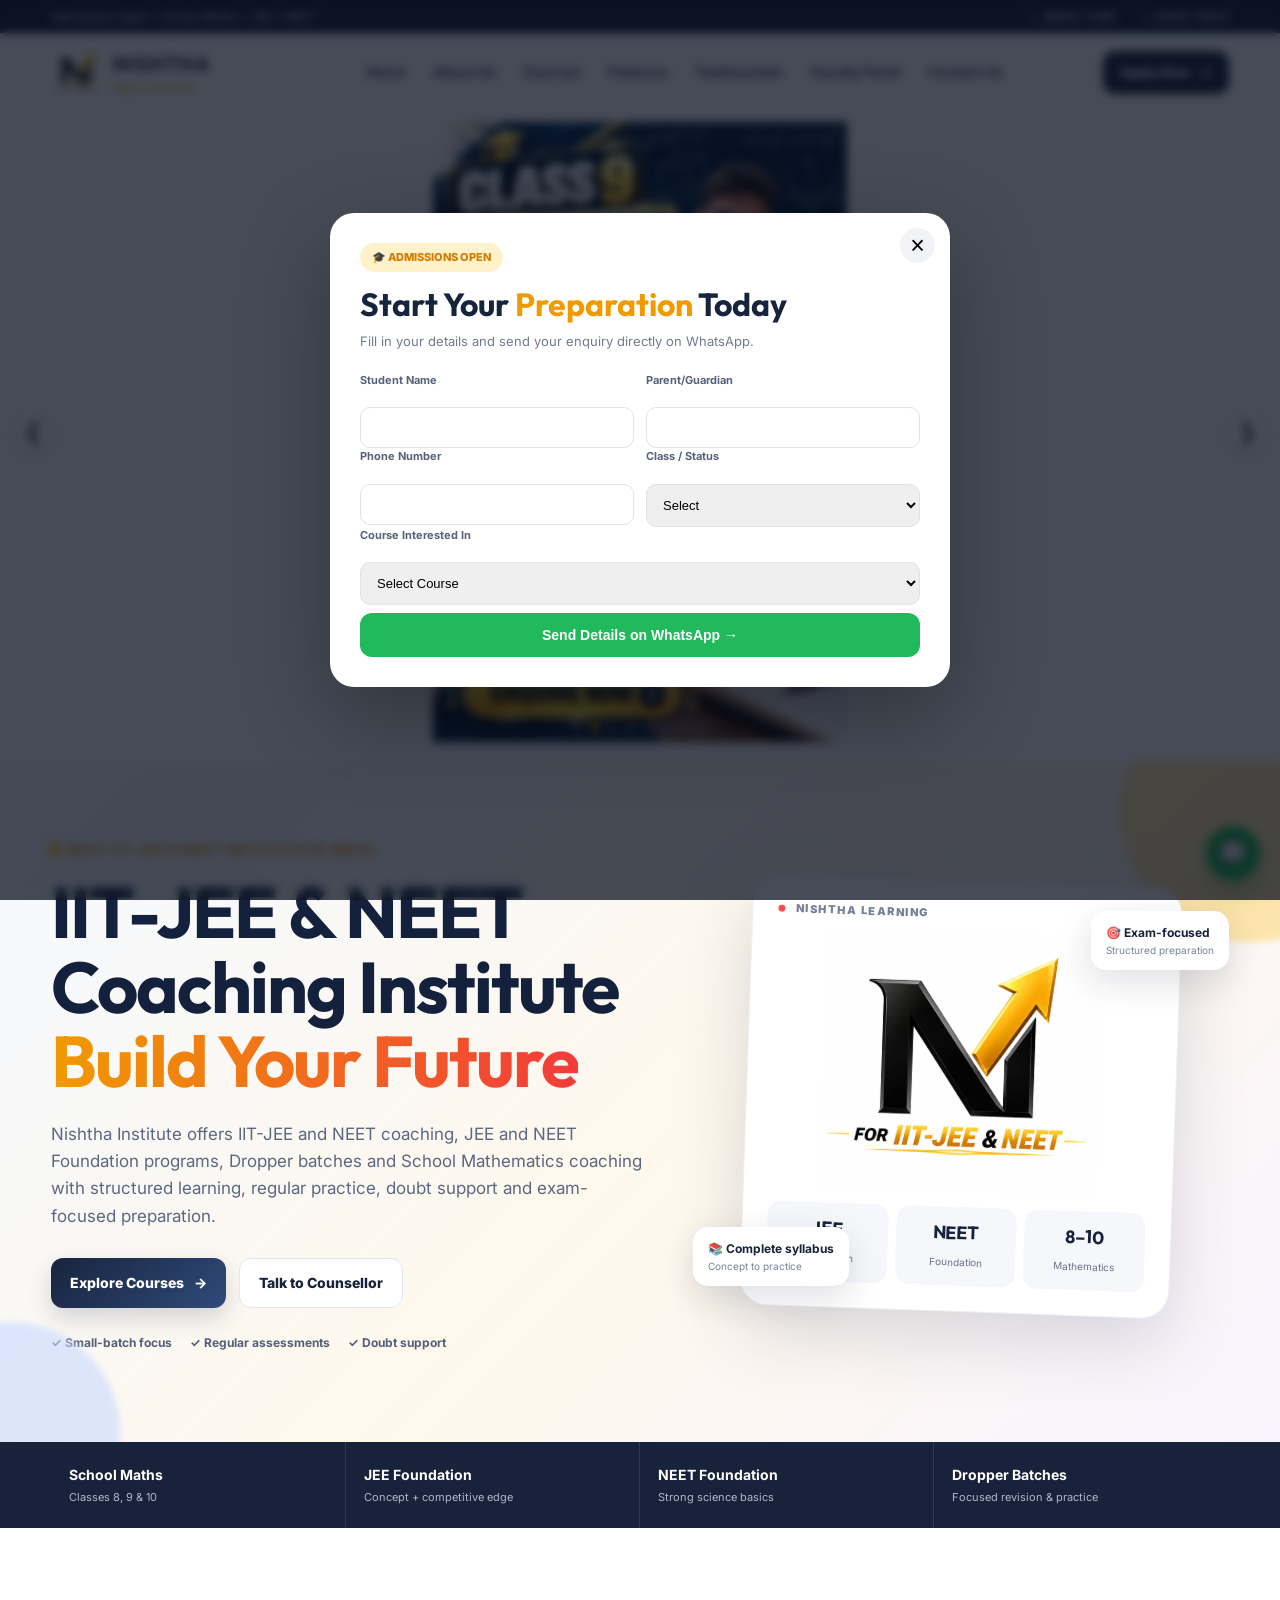
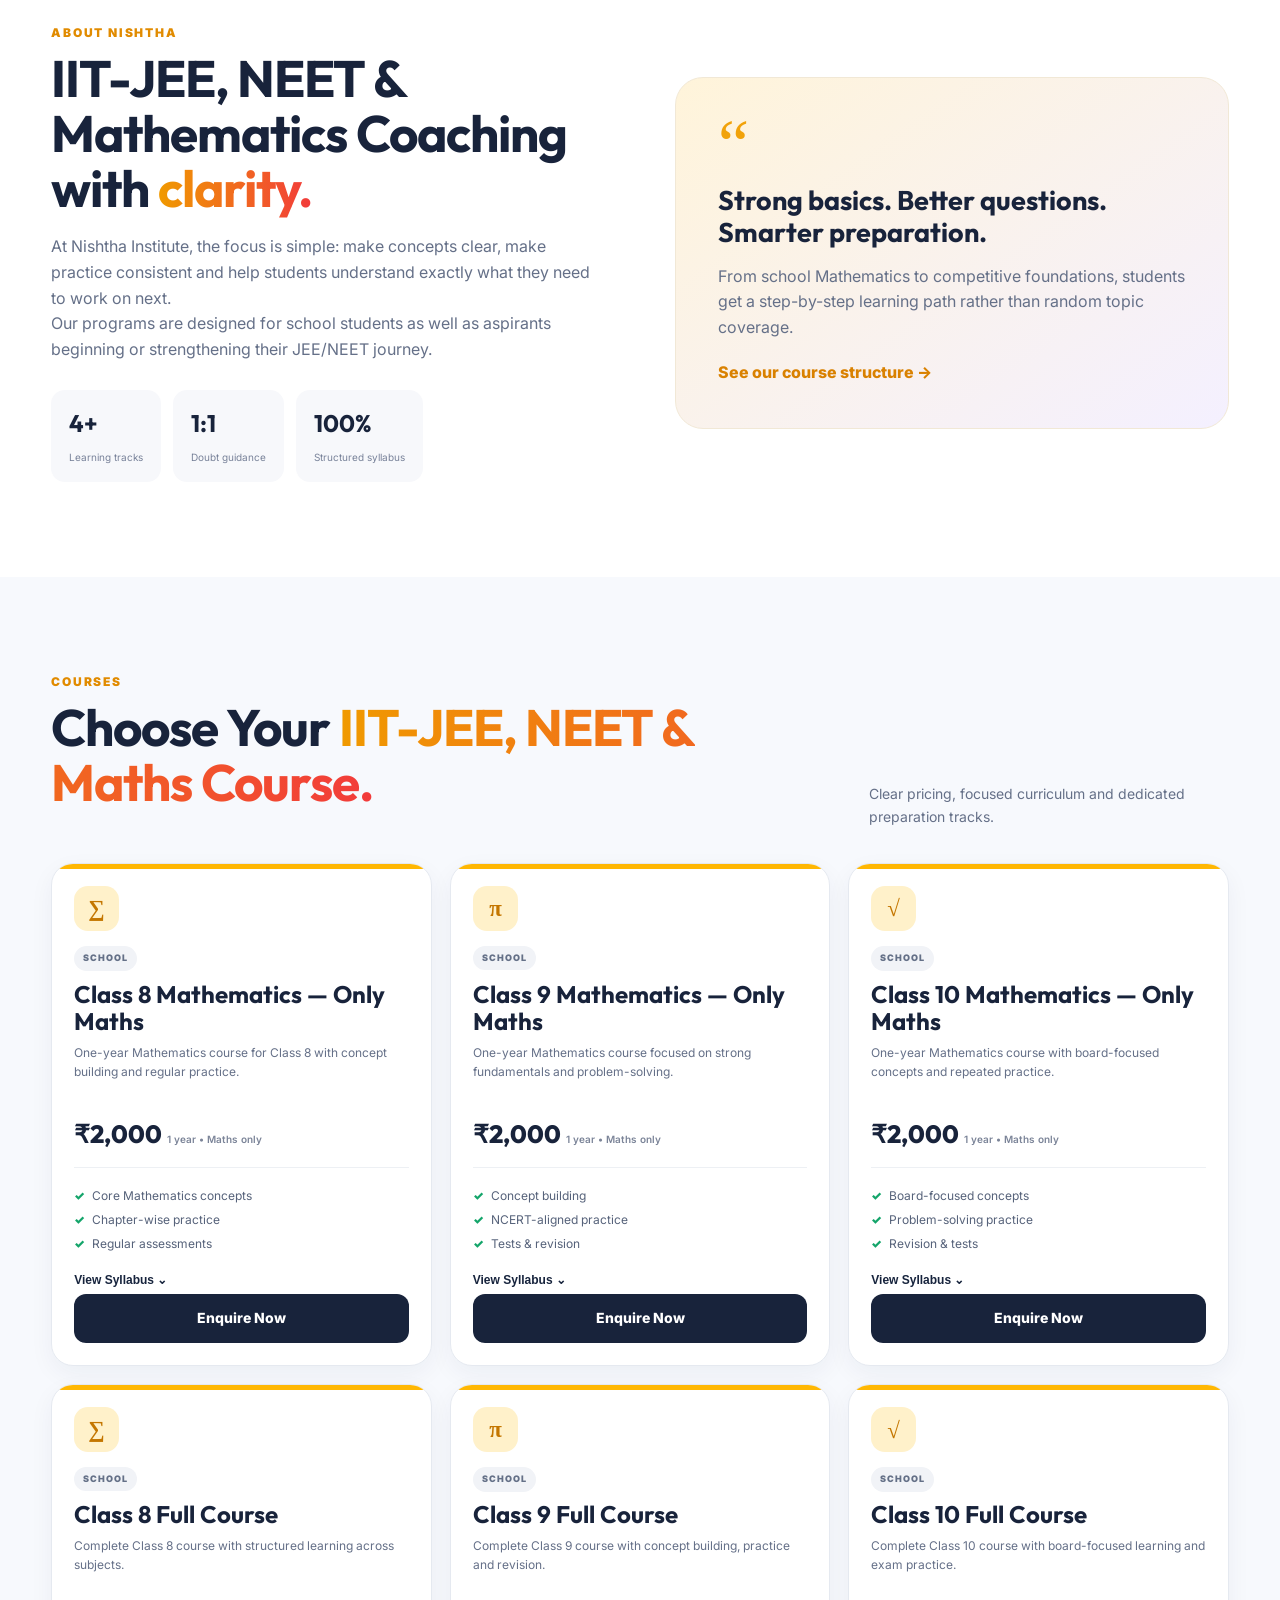
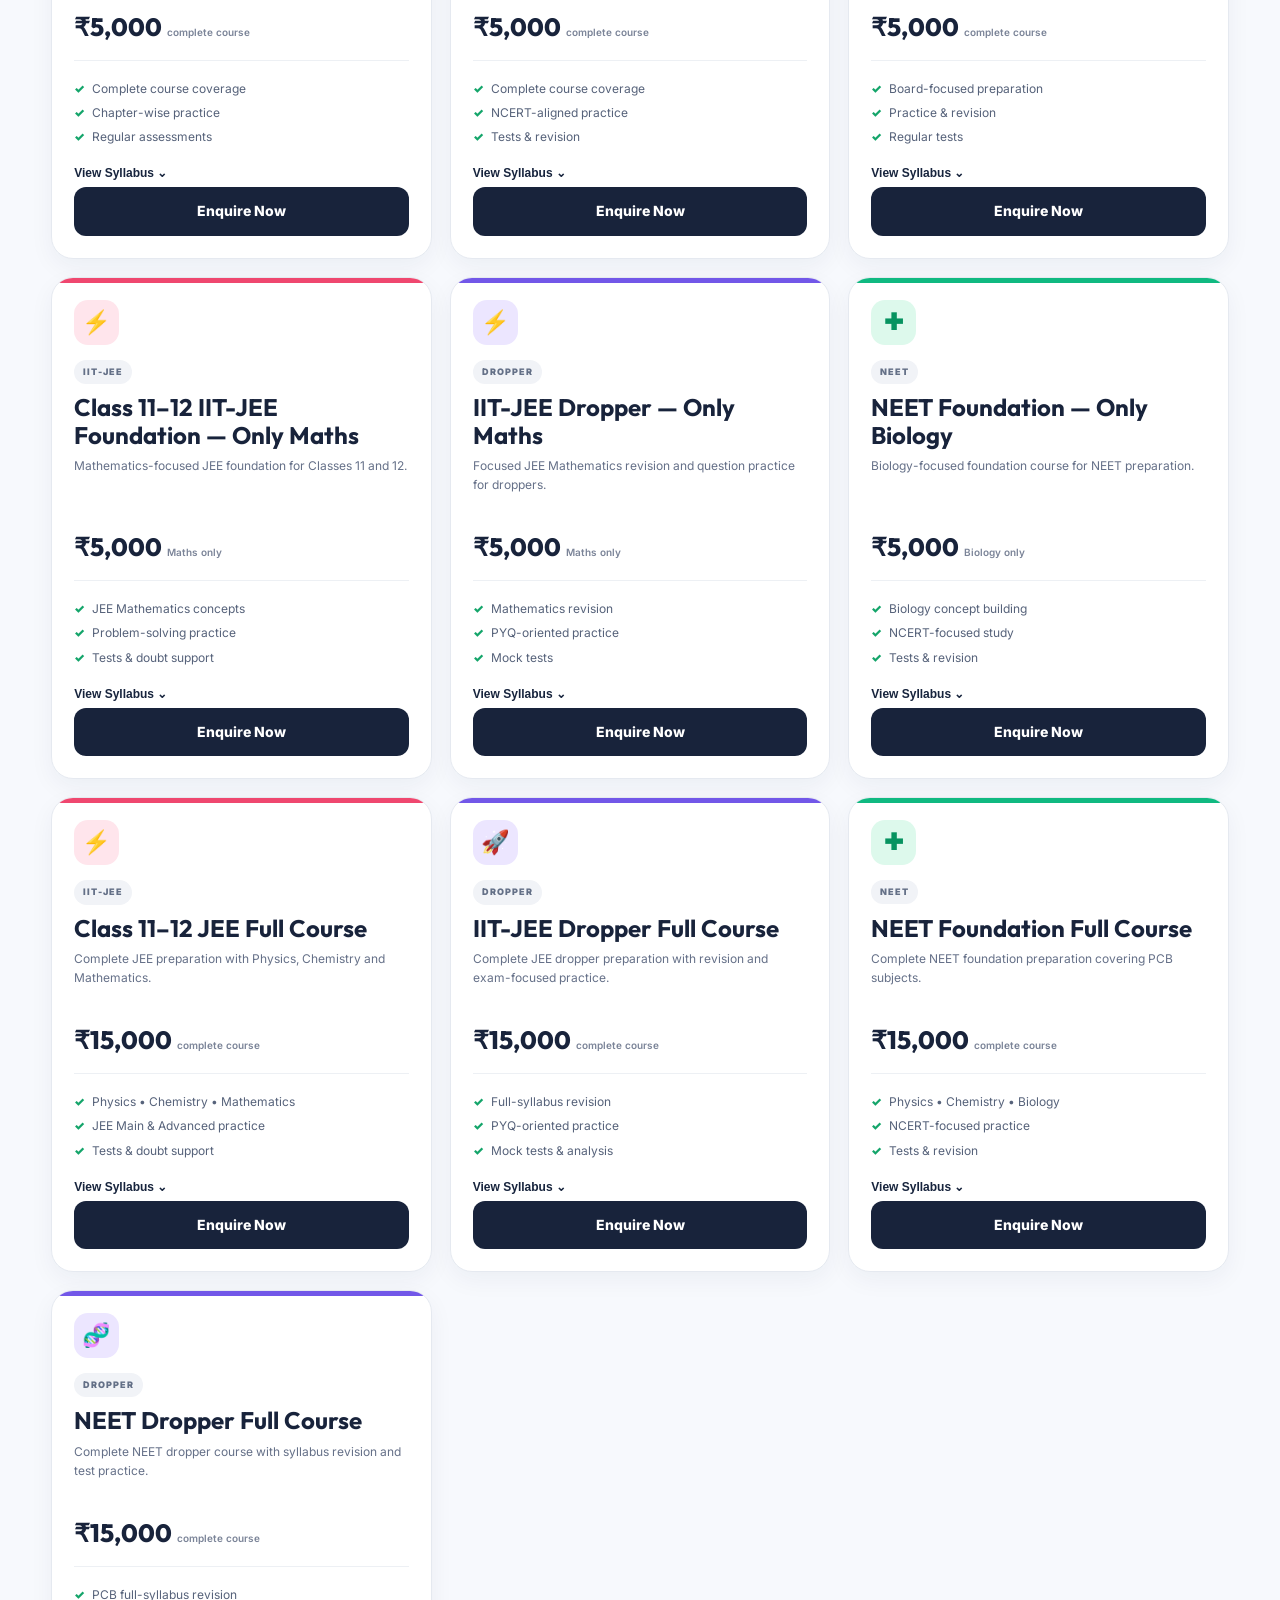
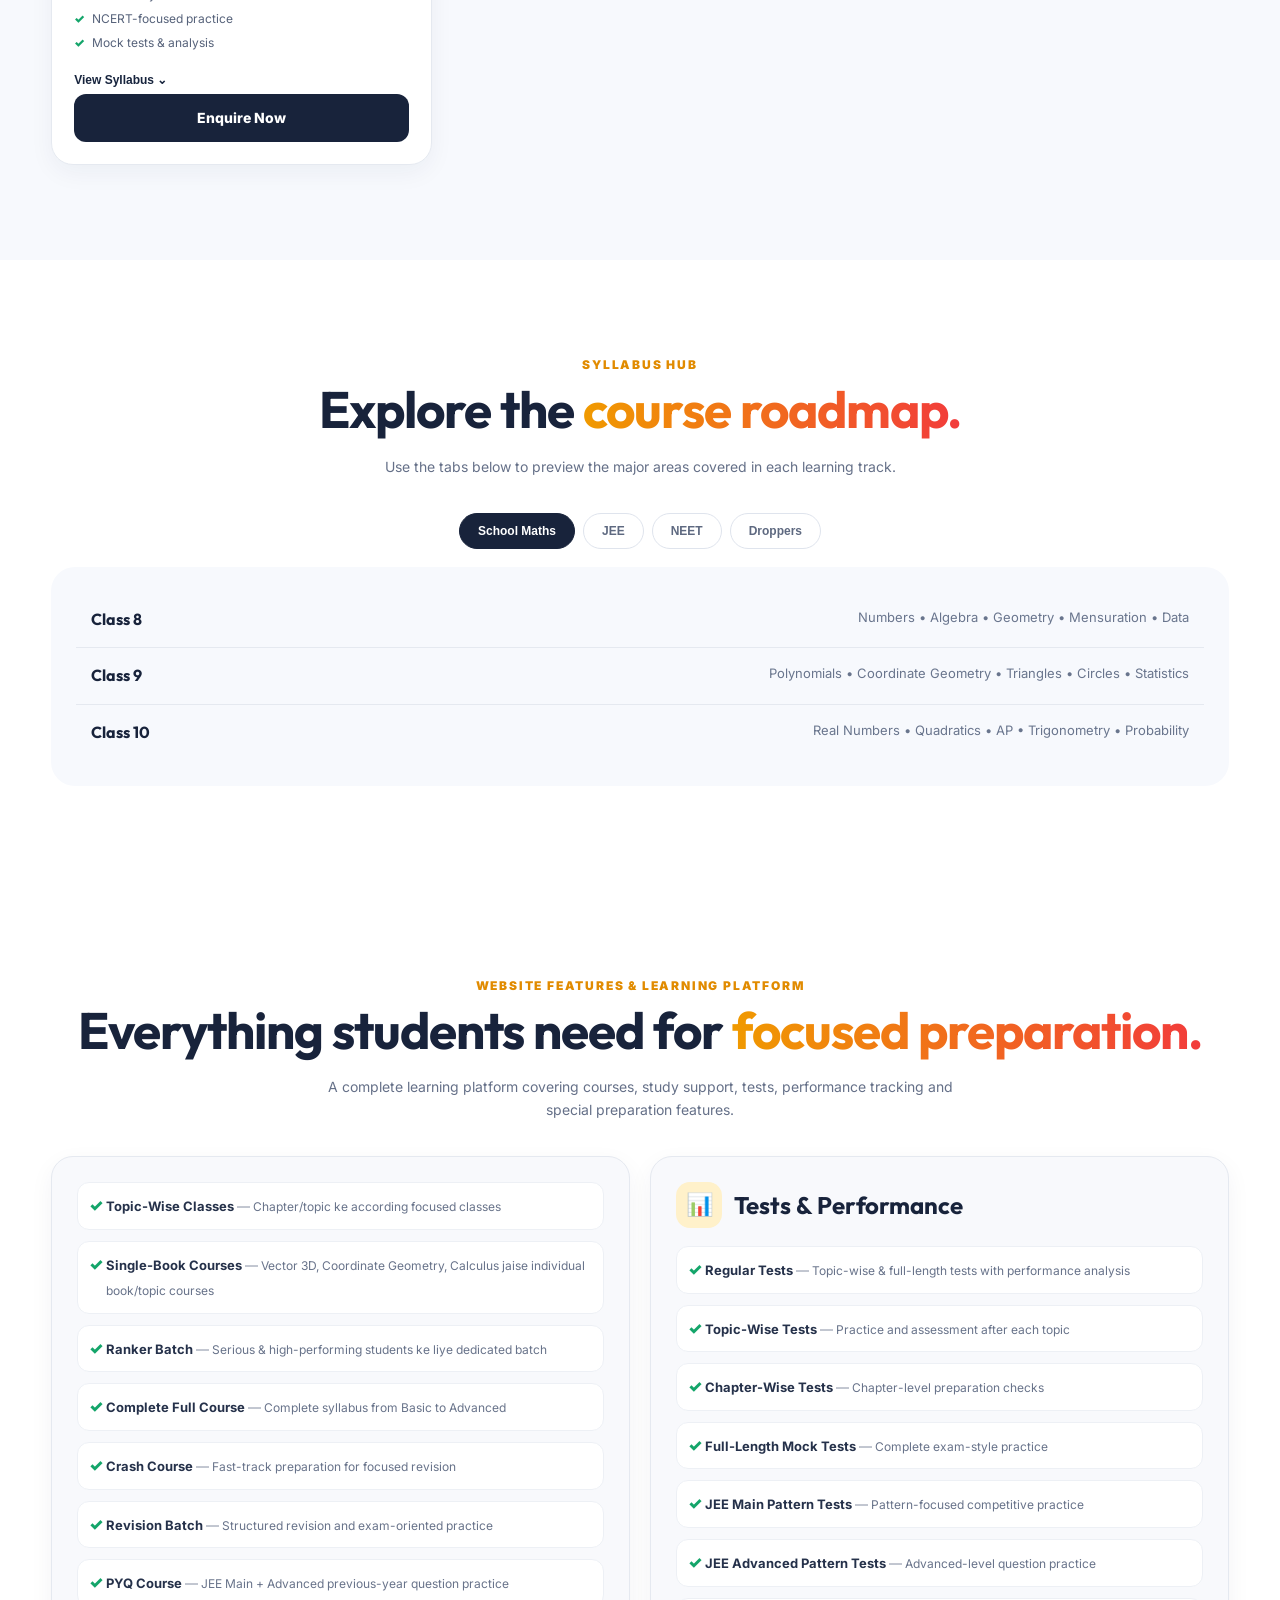
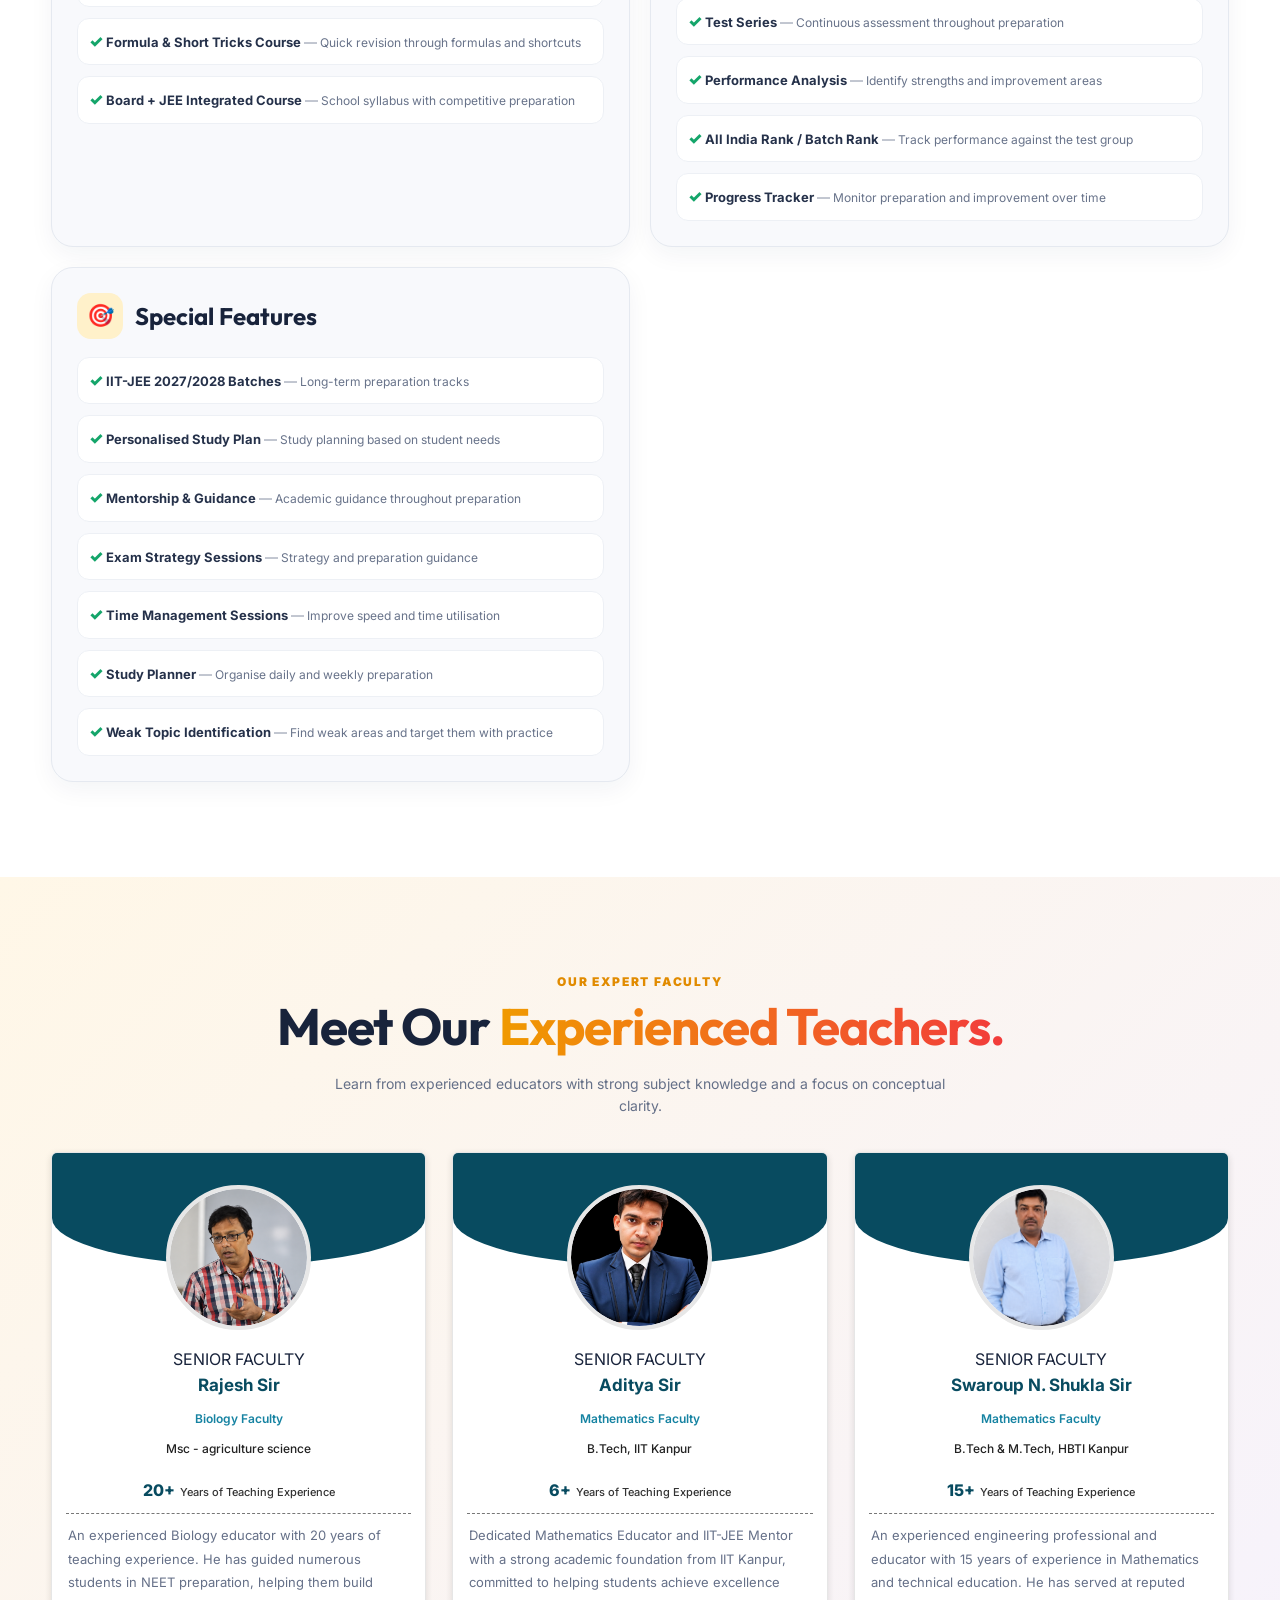
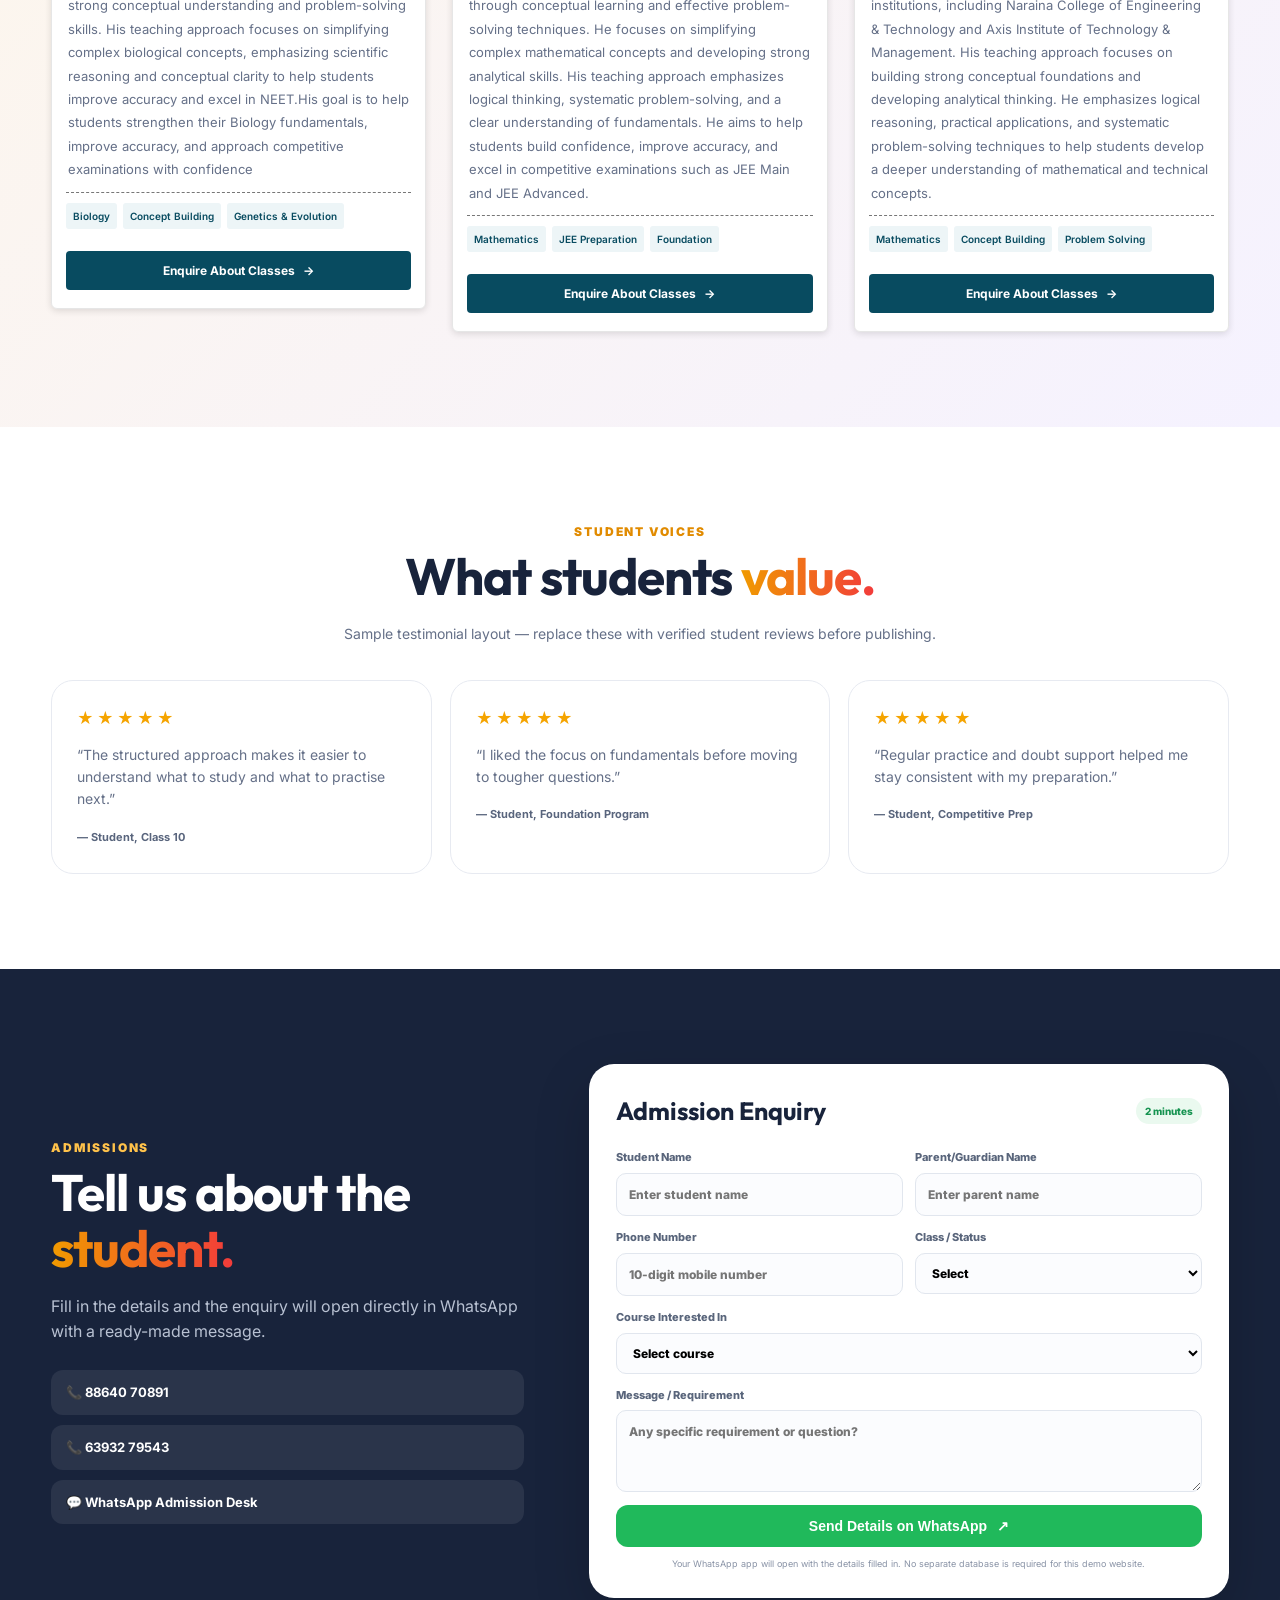
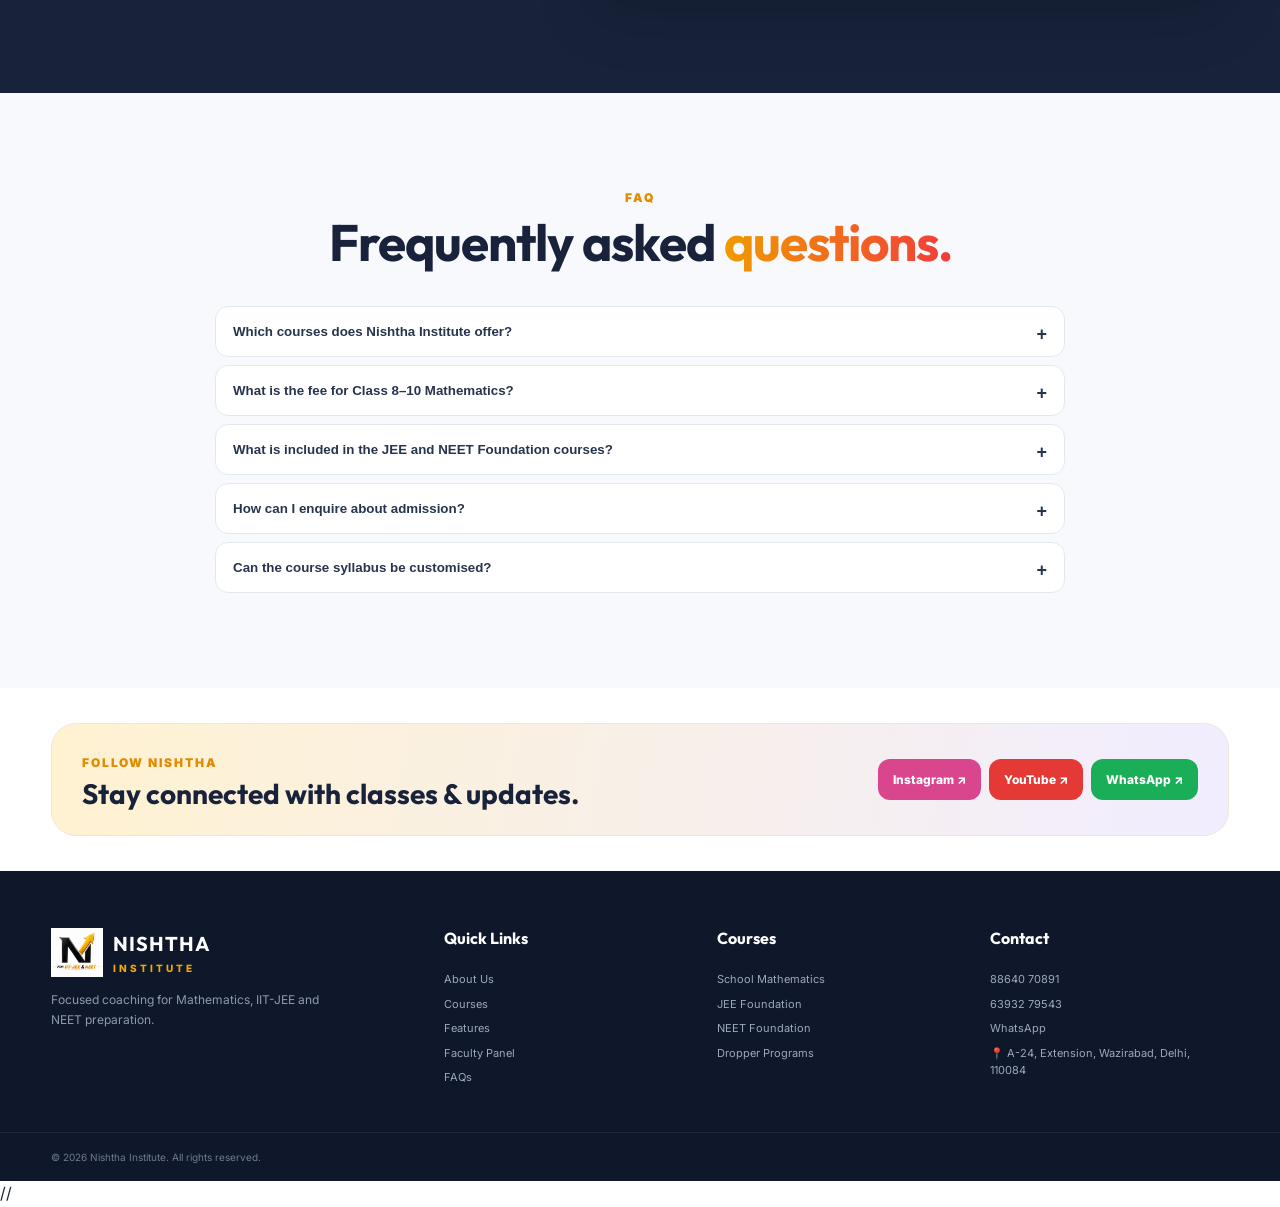
==== commit d7686eff: "Add institute address to footer" ====
--- a/index.html
+++ b/index.html
@@ -889,8 +889,14 @@
           href="#courses">NEET Foundation</a><a href="#courses">Dropper Programs</a>
       </div>
       <div>
-        <h4>Contact</h4><a href="tel:+918864070891">88640 70891</a><a href="tel:+916393279543">63932 79543</a><a
-          href="https://wa.me/918864070891" target="_blank" rel="noopener">WhatsApp</a>
+        <h4>Contact</h4>
+        <a href="tel:+918864070891">88640 70891</a>
+        <a href="tel:+916393279543">63932 79543</a>
+        <a href="https://wa.me/918864070891" target="_blank" rel="noopener">WhatsApp</a>
+        <a href="https://www.google.com/maps/search/?api=1&query=A-24%2C%20Extension%2C%20Wazirabad%2C%20Delhi%2C%20110084"
+          target="_blank" rel="noopener">
+          📍 A-24, Extension, Wazirabad, Delhi, 110084
+        </a>
       </div>
     </div>
     <div class="footer-bottom">
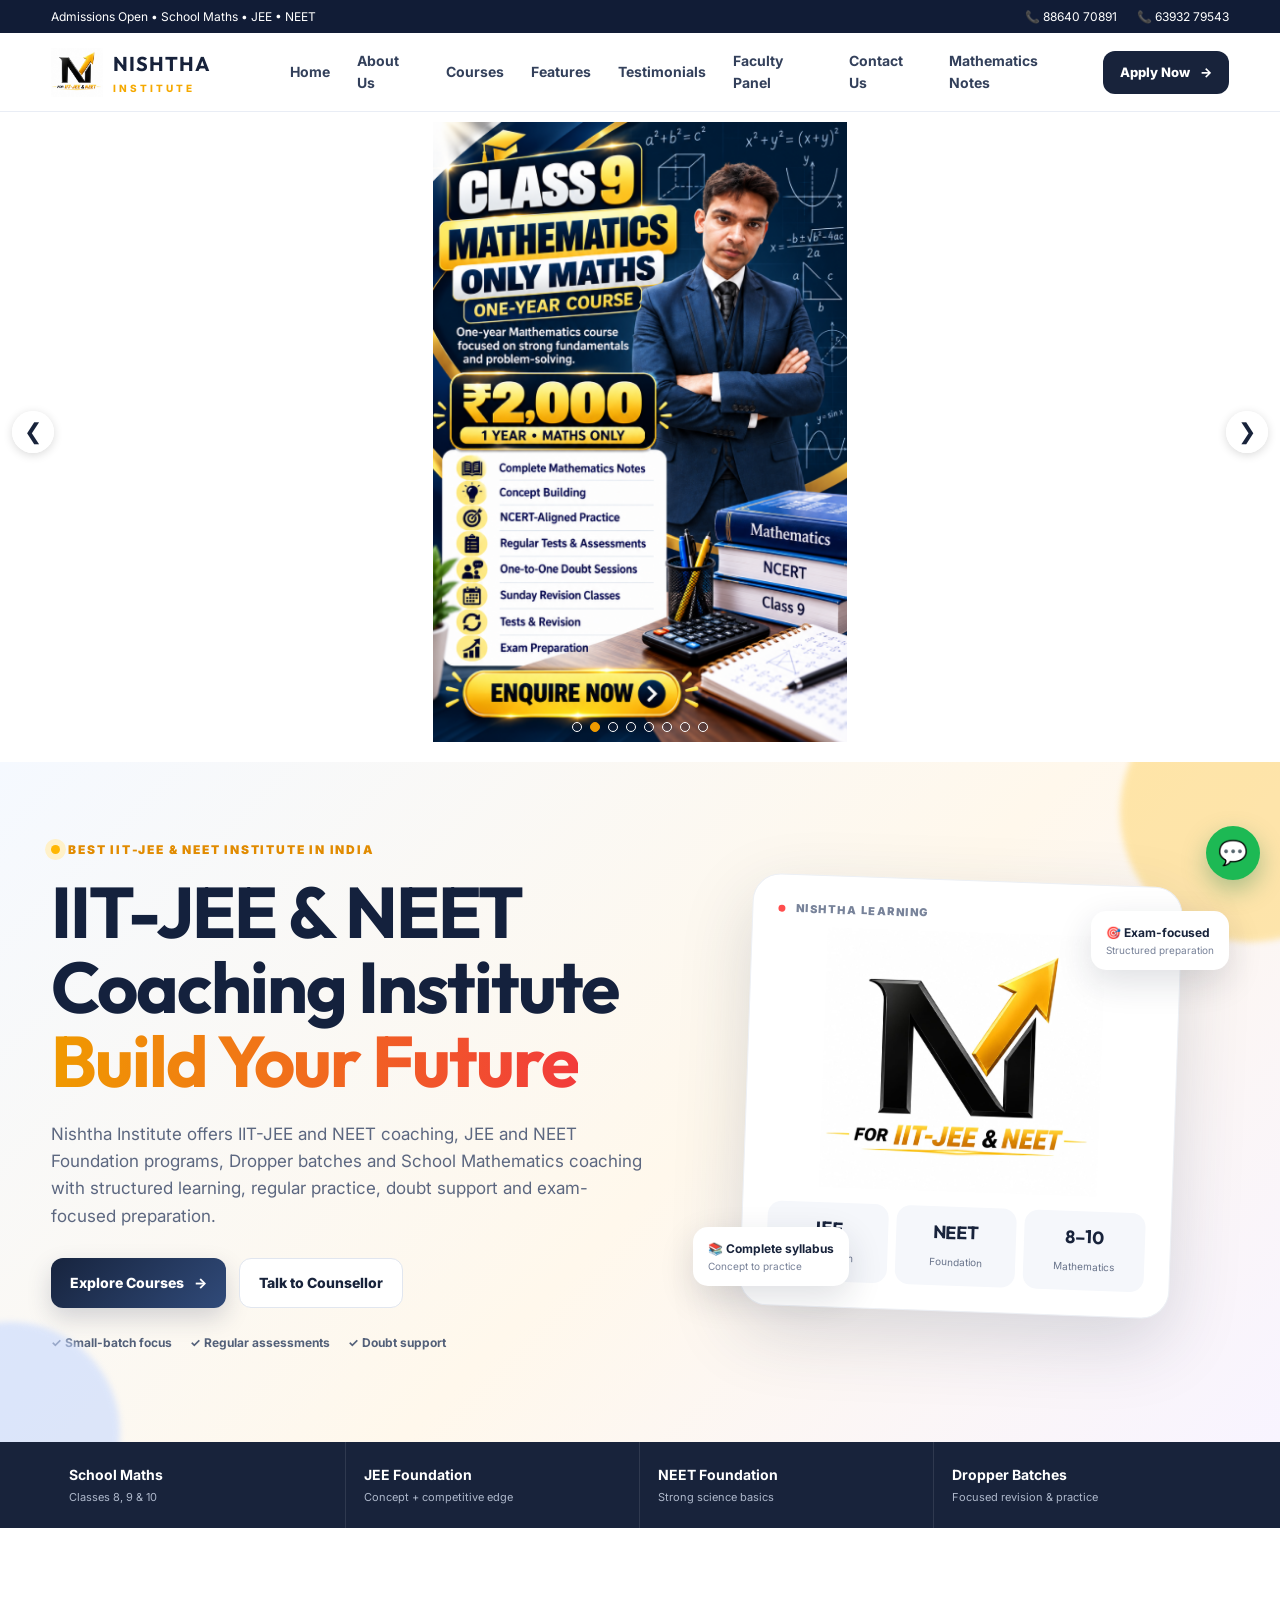
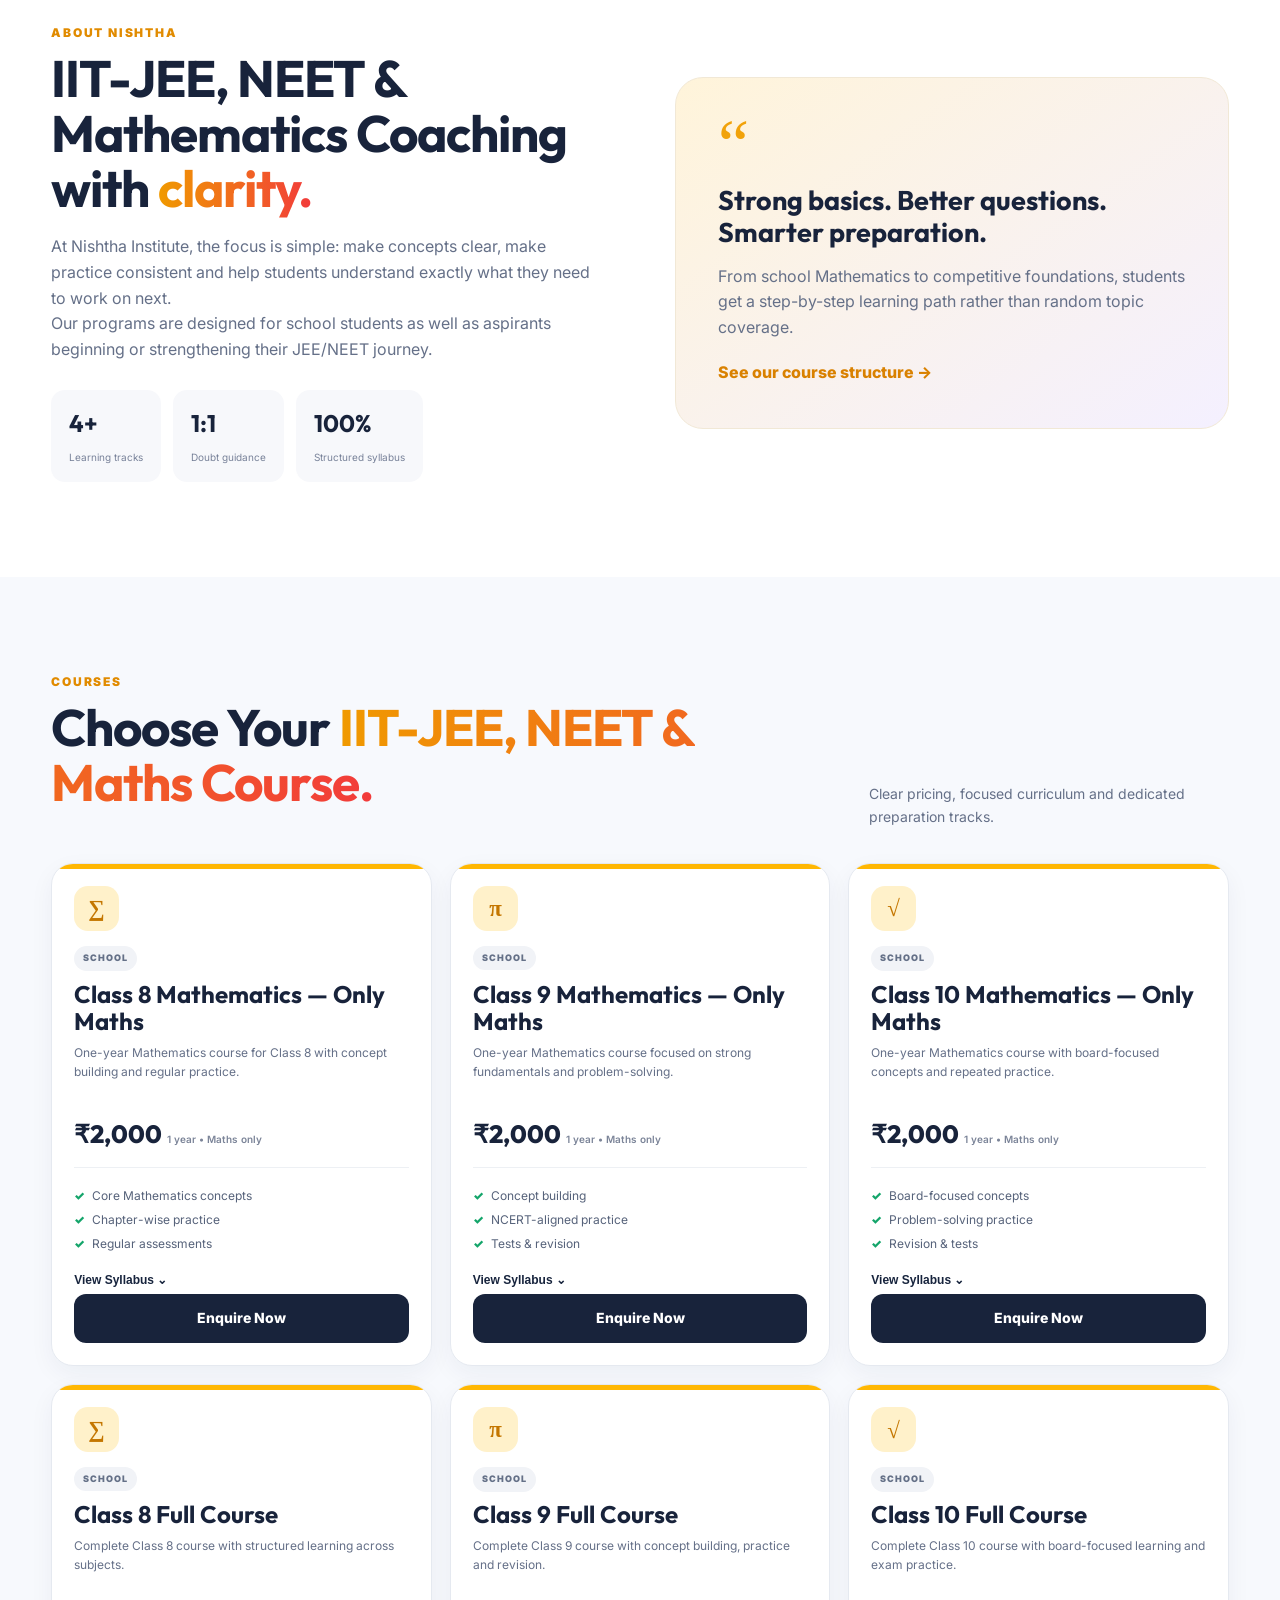
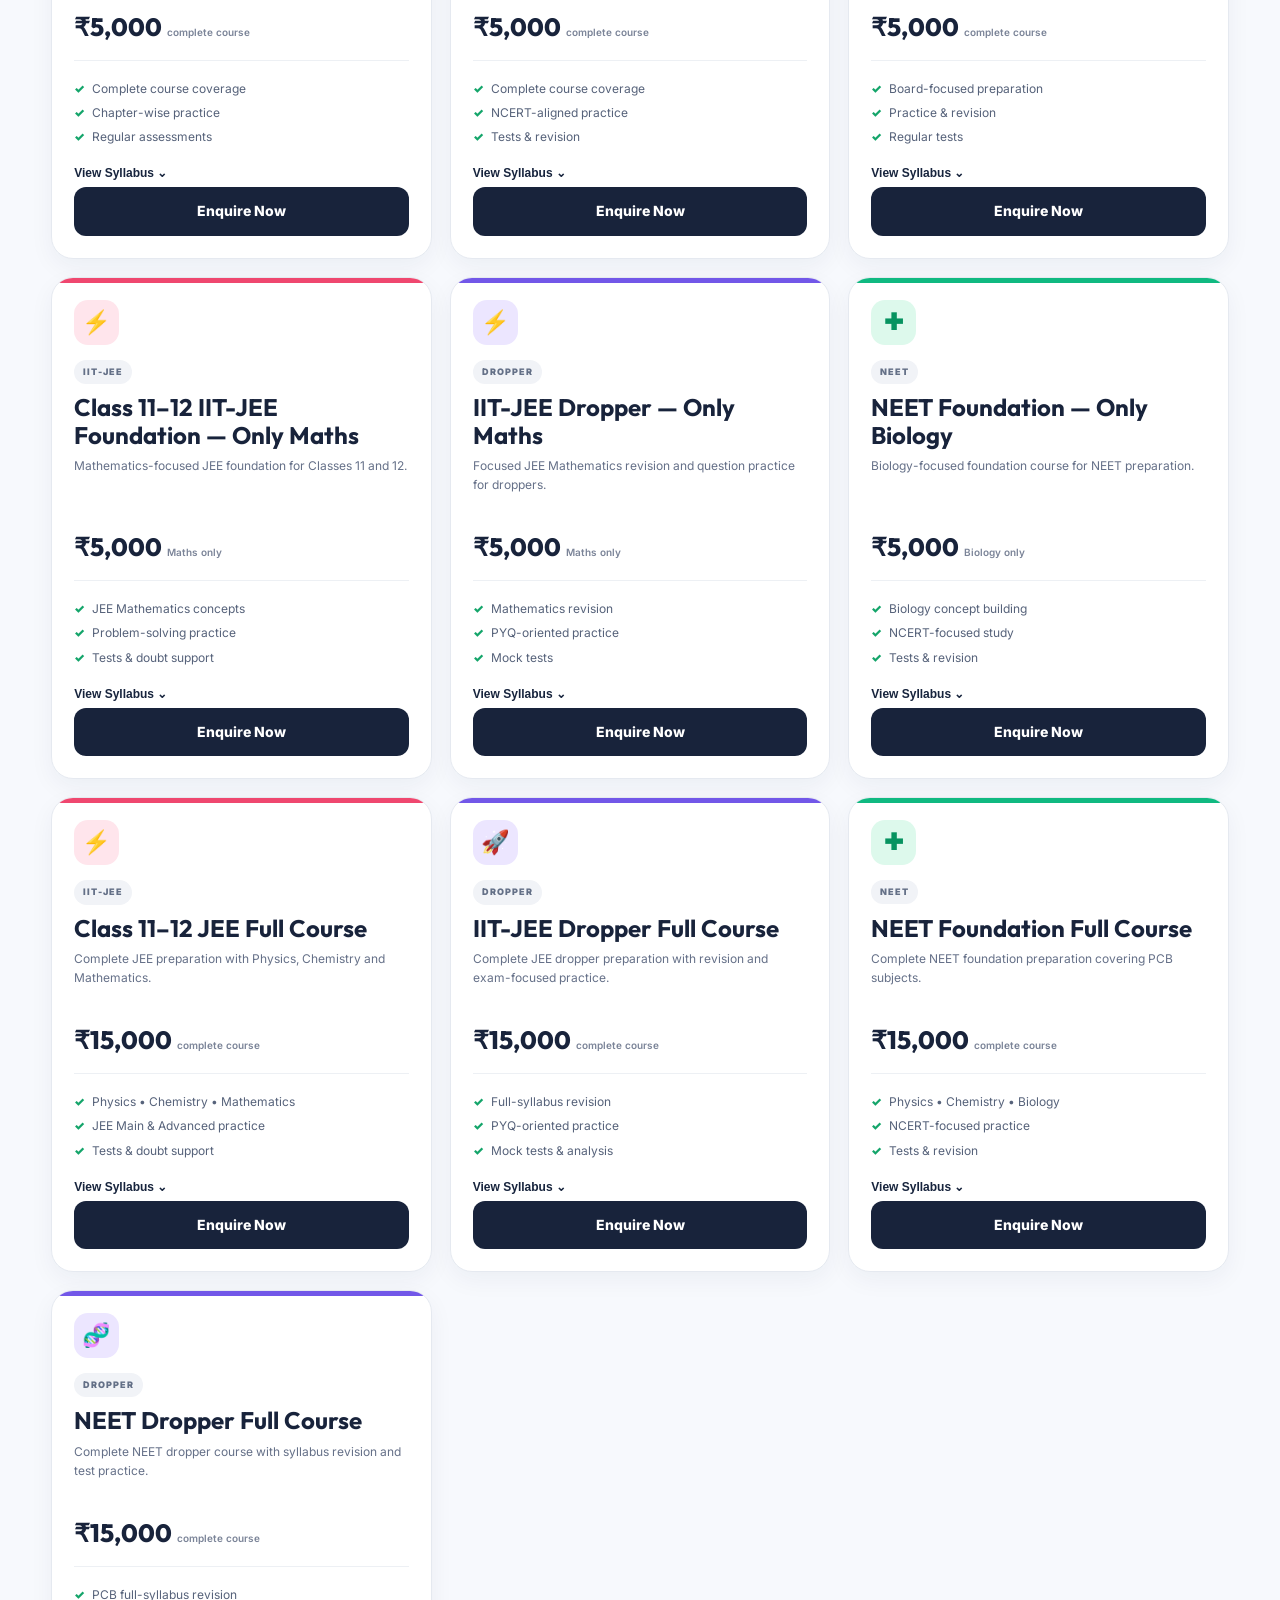
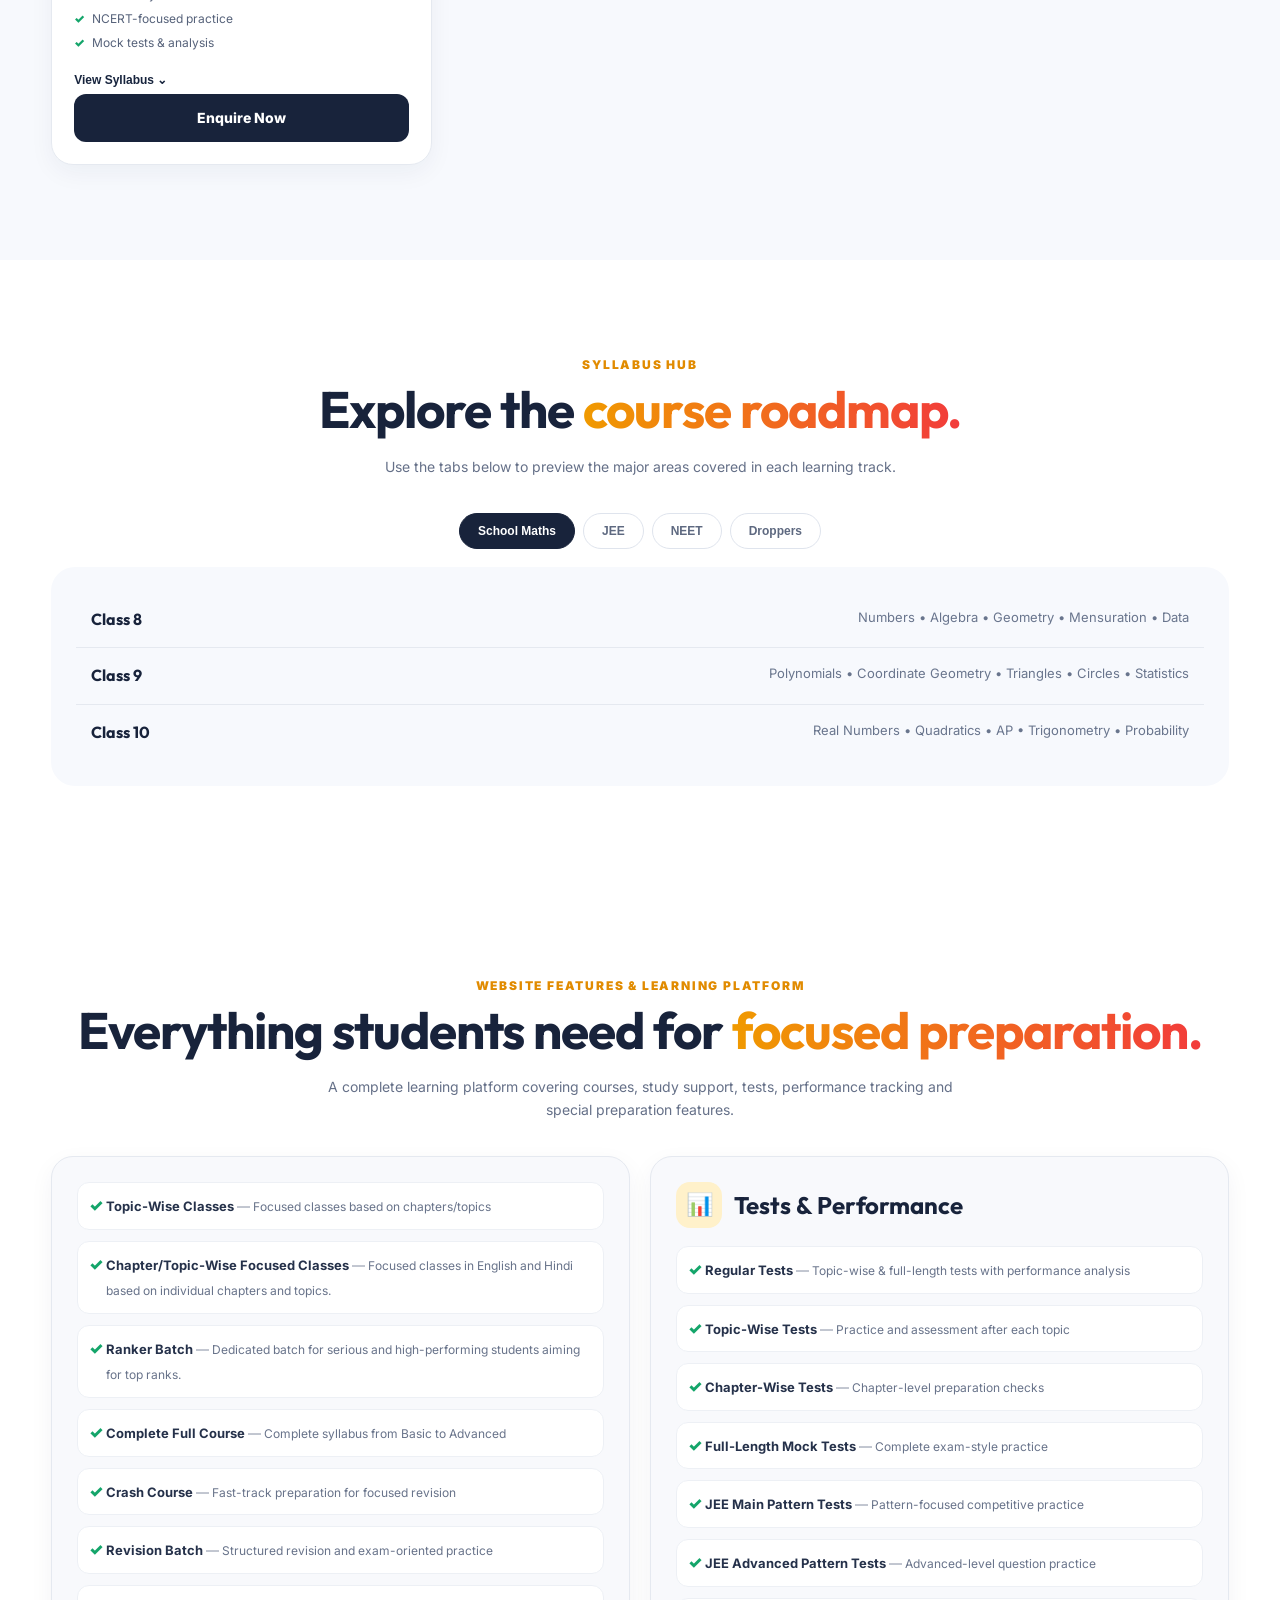
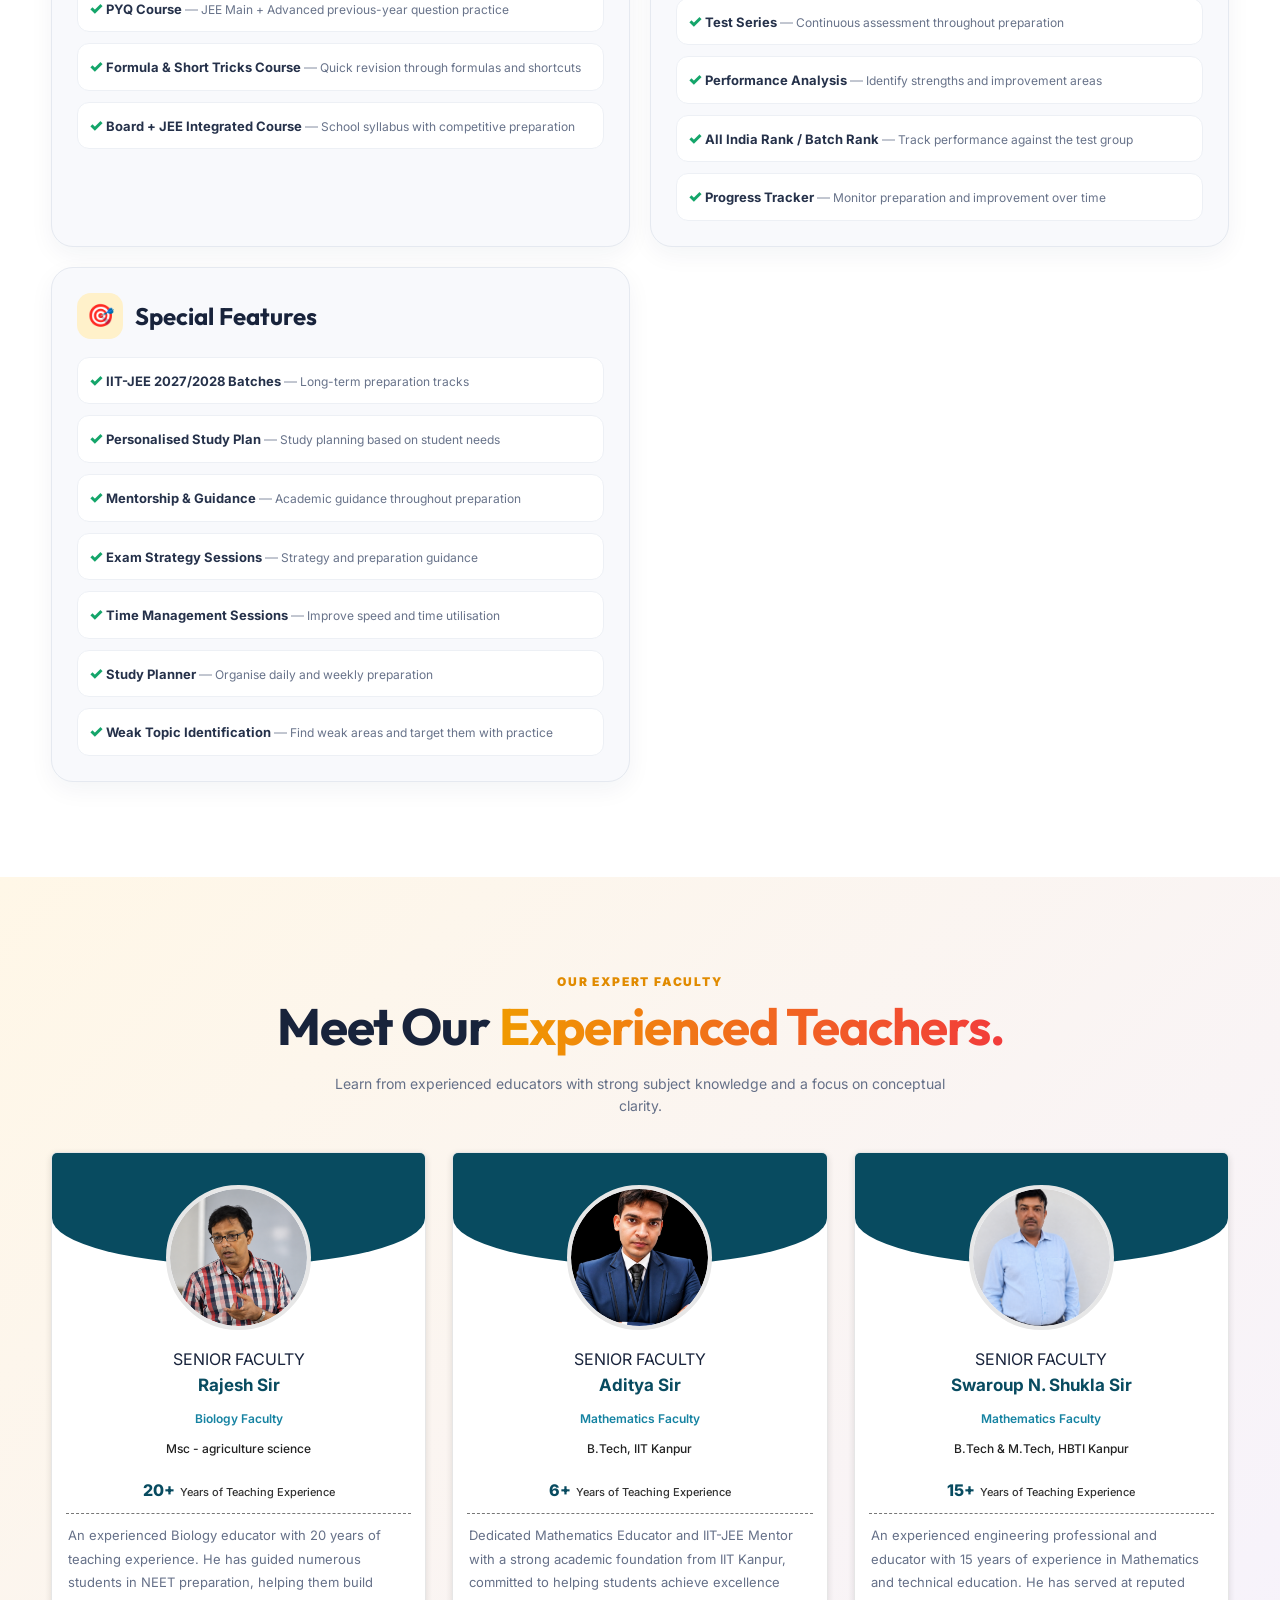
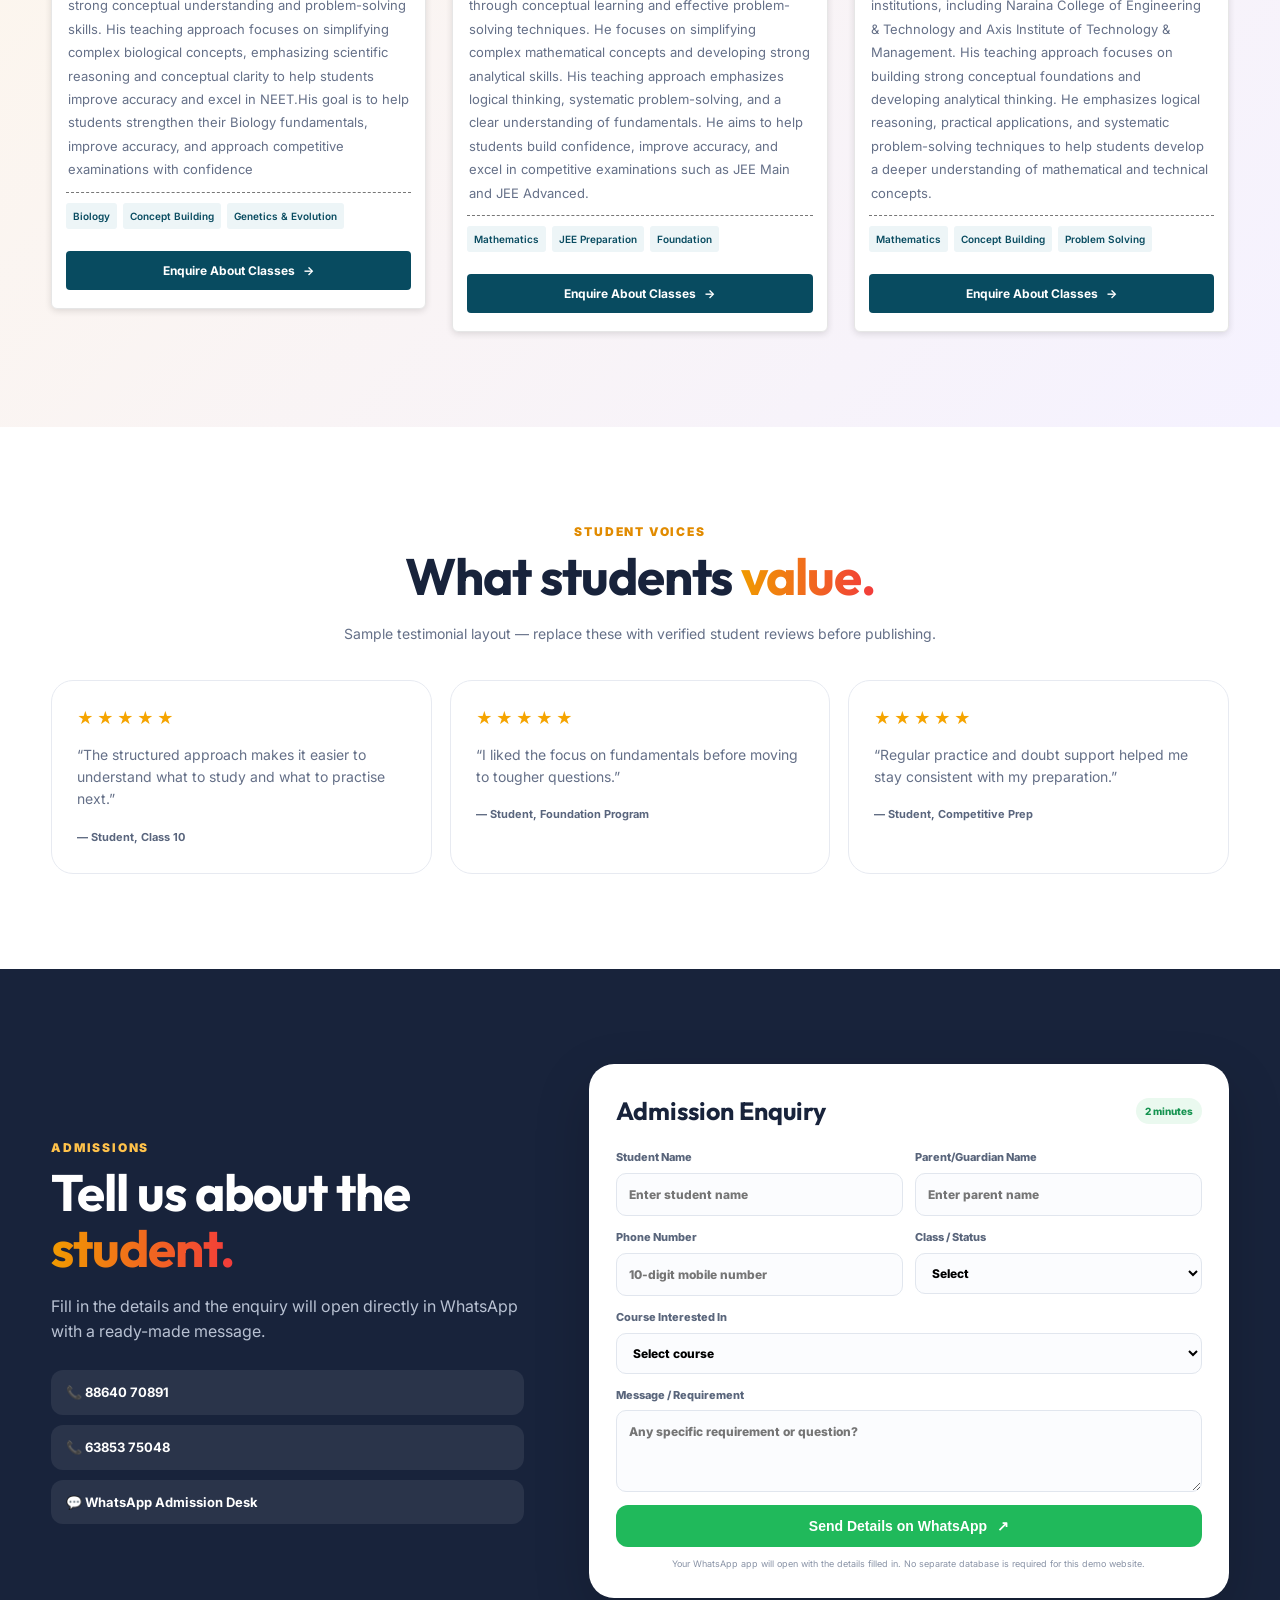
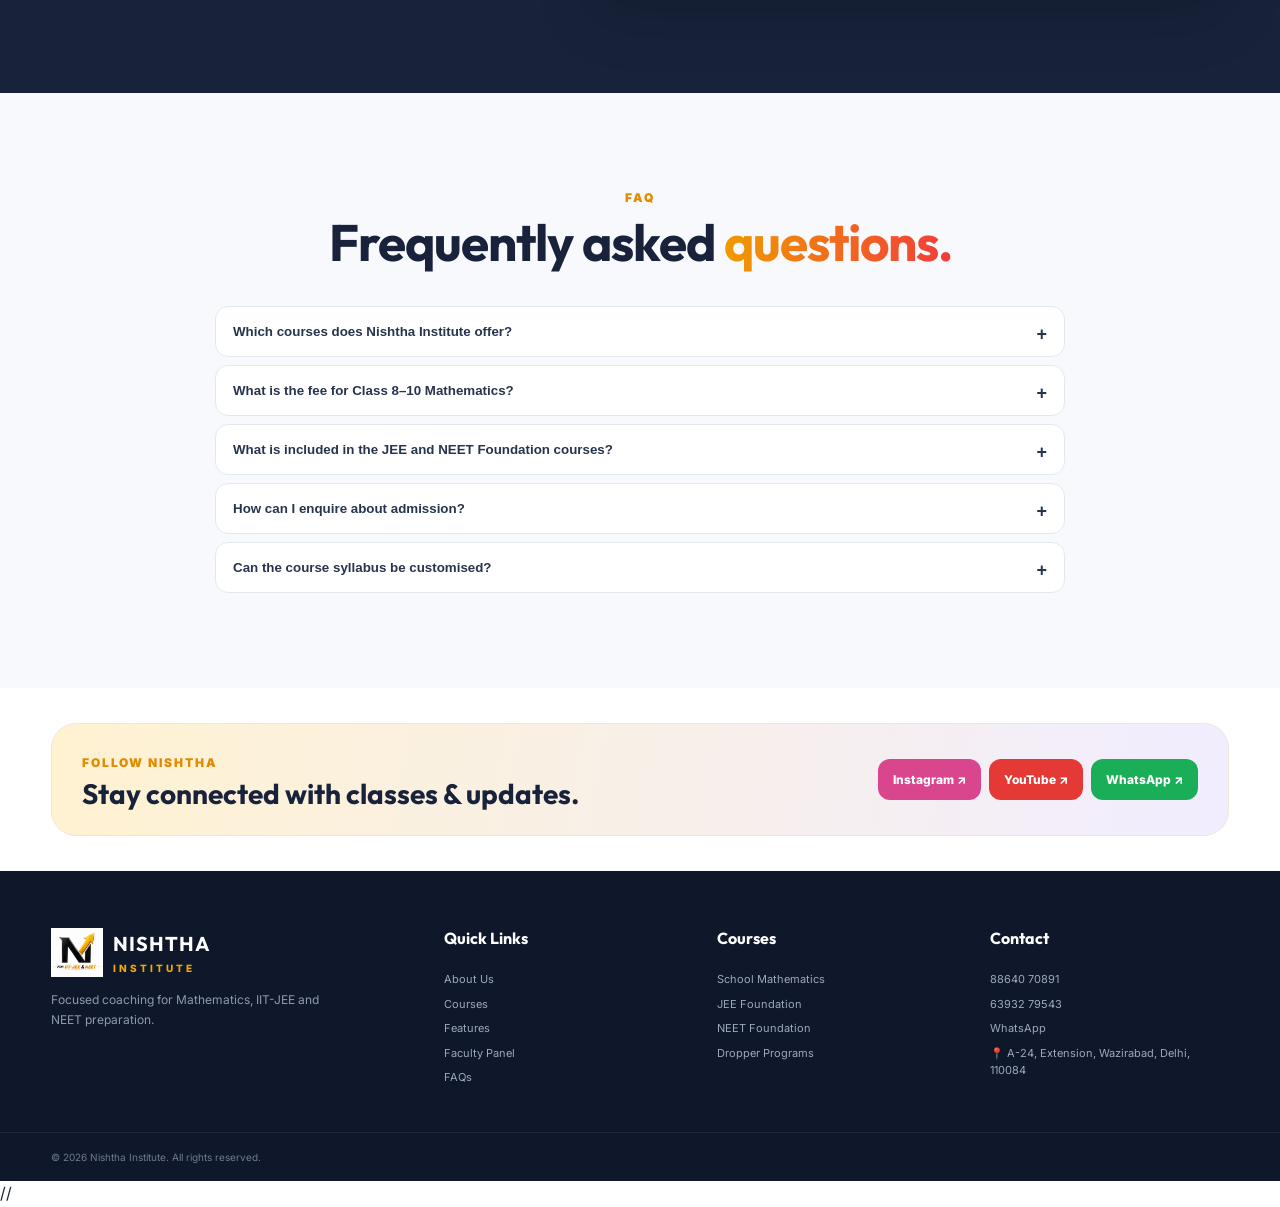
==== commit 9f4c0c96: "Update Nishtha Institute homepage" ====
--- a/index.html
+++ b/index.html
@@ -85,6 +85,8 @@
         <a href="#testimonials">Testimonials</a>
         <a href="#faculty">Faculty Panel</a>
         <a href="#contact">Contact Us</a>
+        <a href="notes.html">Mathematics Notes</a>
+        <!-- <a href="test-series.html">Test Series</a> -->
       </nav>
       <a class="nav-cta" href="#admission">Apply Now <span>→</span></a>
     </div>
@@ -511,10 +513,16 @@
           <article class="feature-panel">
 
             <ul class="feature-list">
-              <li><b>Topic-Wise Classes</b><span>Chapter/topic ke according focused classes</span></li>
-              <li><b>Single-Book Courses</b><span>Vector 3D, Coordinate Geometry, Calculus jaise individual book/topic
-                  courses</span></li>
-              <li><b>Ranker Batch</b><span>Serious & high-performing students ke liye dedicated batch</span></li>
+              <li><b>Topic-Wise Classes</b><span>Focused classes based on chapters/topics</span></li>
+              <li>
+                <b>Chapter/Topic-Wise Focused Classes</b>
+                <span>Focused classes in English and Hindi based on individual chapters and topics.</span>
+              </li>
+              <!-- <li><b>Ranker Batch</b><span>Serious & high-performing students ke liye dedicated batch</span></li> -->
+              <li>
+                <b>Ranker Batch</b>
+                <span>Dedicated batch for serious and high-performing students aiming for top ranks.</span>
+              </li>
               <li><b>Complete Full Course</b><span>Complete syllabus from Basic to Advanced</span></li>
               <li><b>Crash Course</b><span>Fast-track preparation for focused revision</span></li>
               <li><b>Revision Batch</b><span>Structured revision and exam-oriented practice</span></li>
@@ -768,7 +776,7 @@
           <p>Fill in the details and the enquiry will open directly in WhatsApp with a ready-made message.</p>
           <div class="contact-list">
             <a href="tel:+918864070891">📞 <span>88640 70891</span></a>
-            <a href="tel:+916393279543">📞 <span>63932 79543</span></a>
+            <a href="tel:+916387375048">📞 <span>63853 75048</span></a>
             <a href="https://wa.me/918864070891" target="_blank" rel="noopener">💬 <span>WhatsApp Admission
                 Desk</span></a>
           </div>
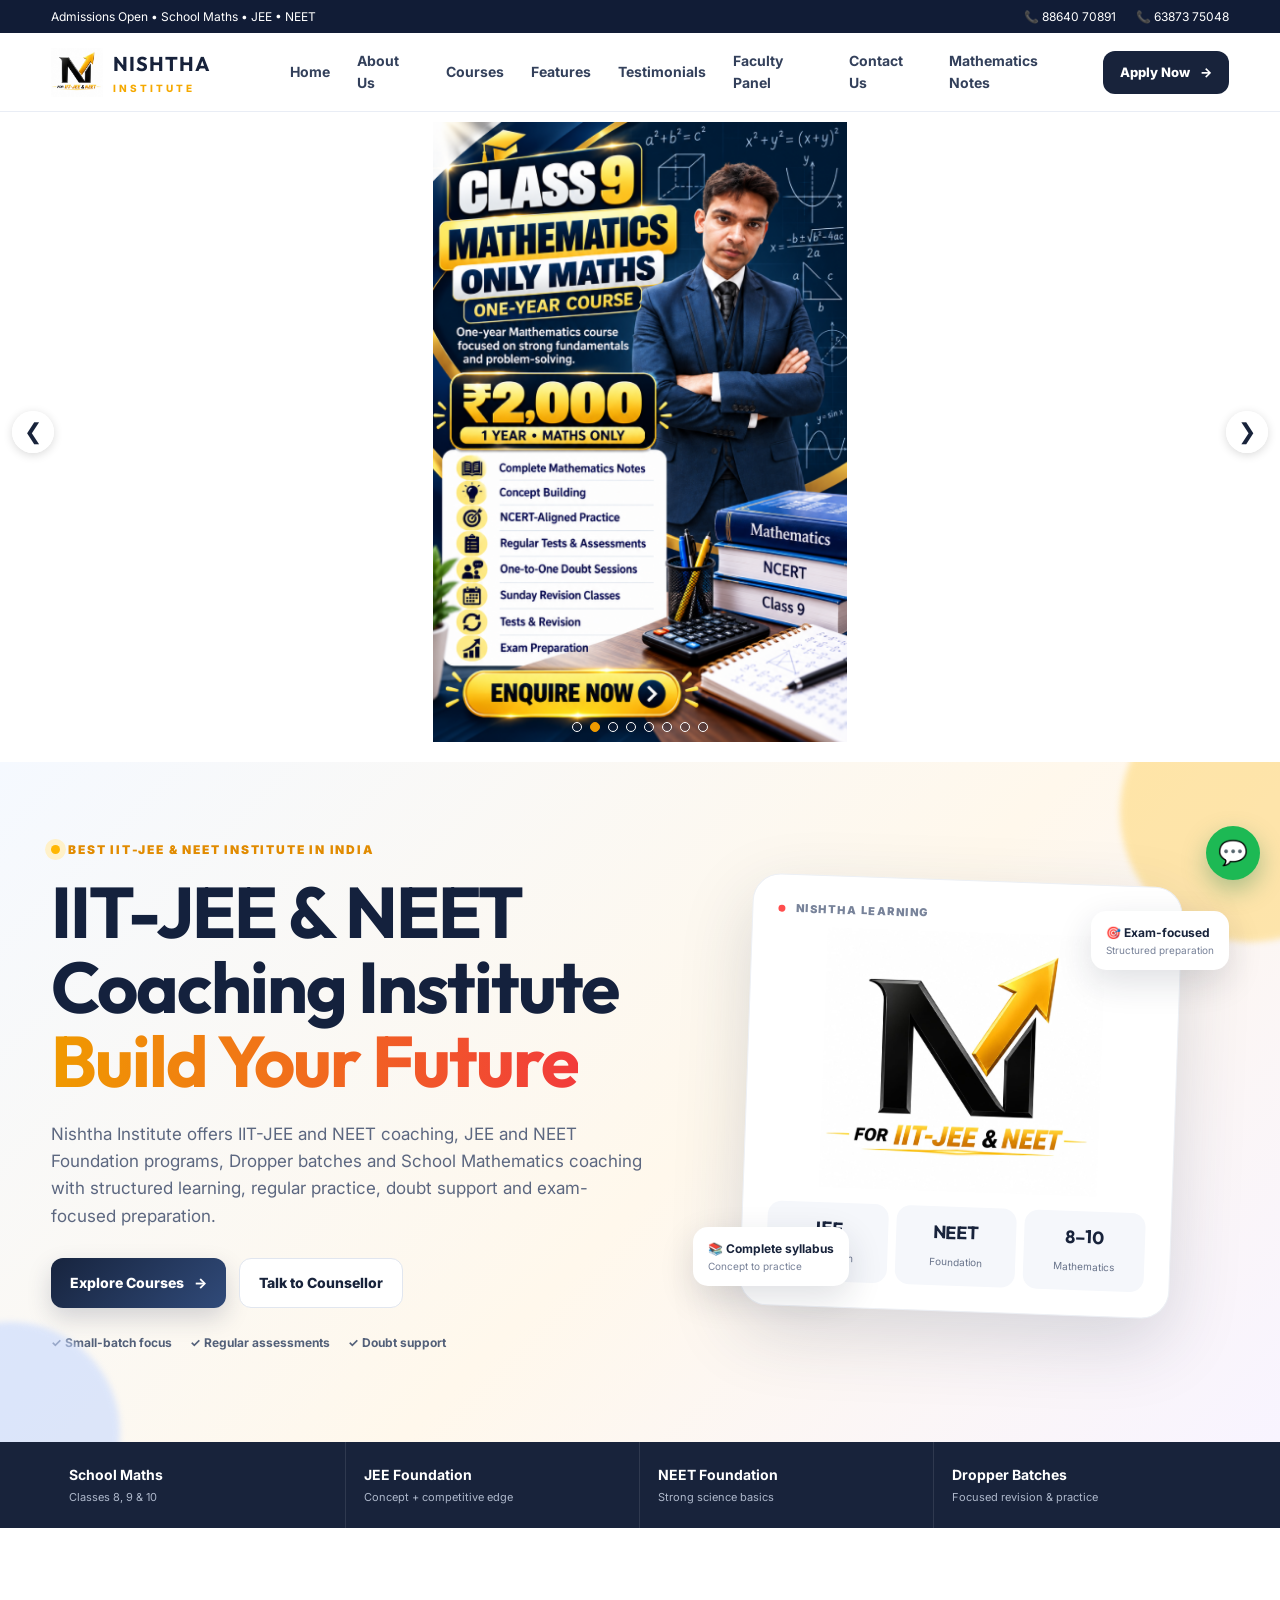
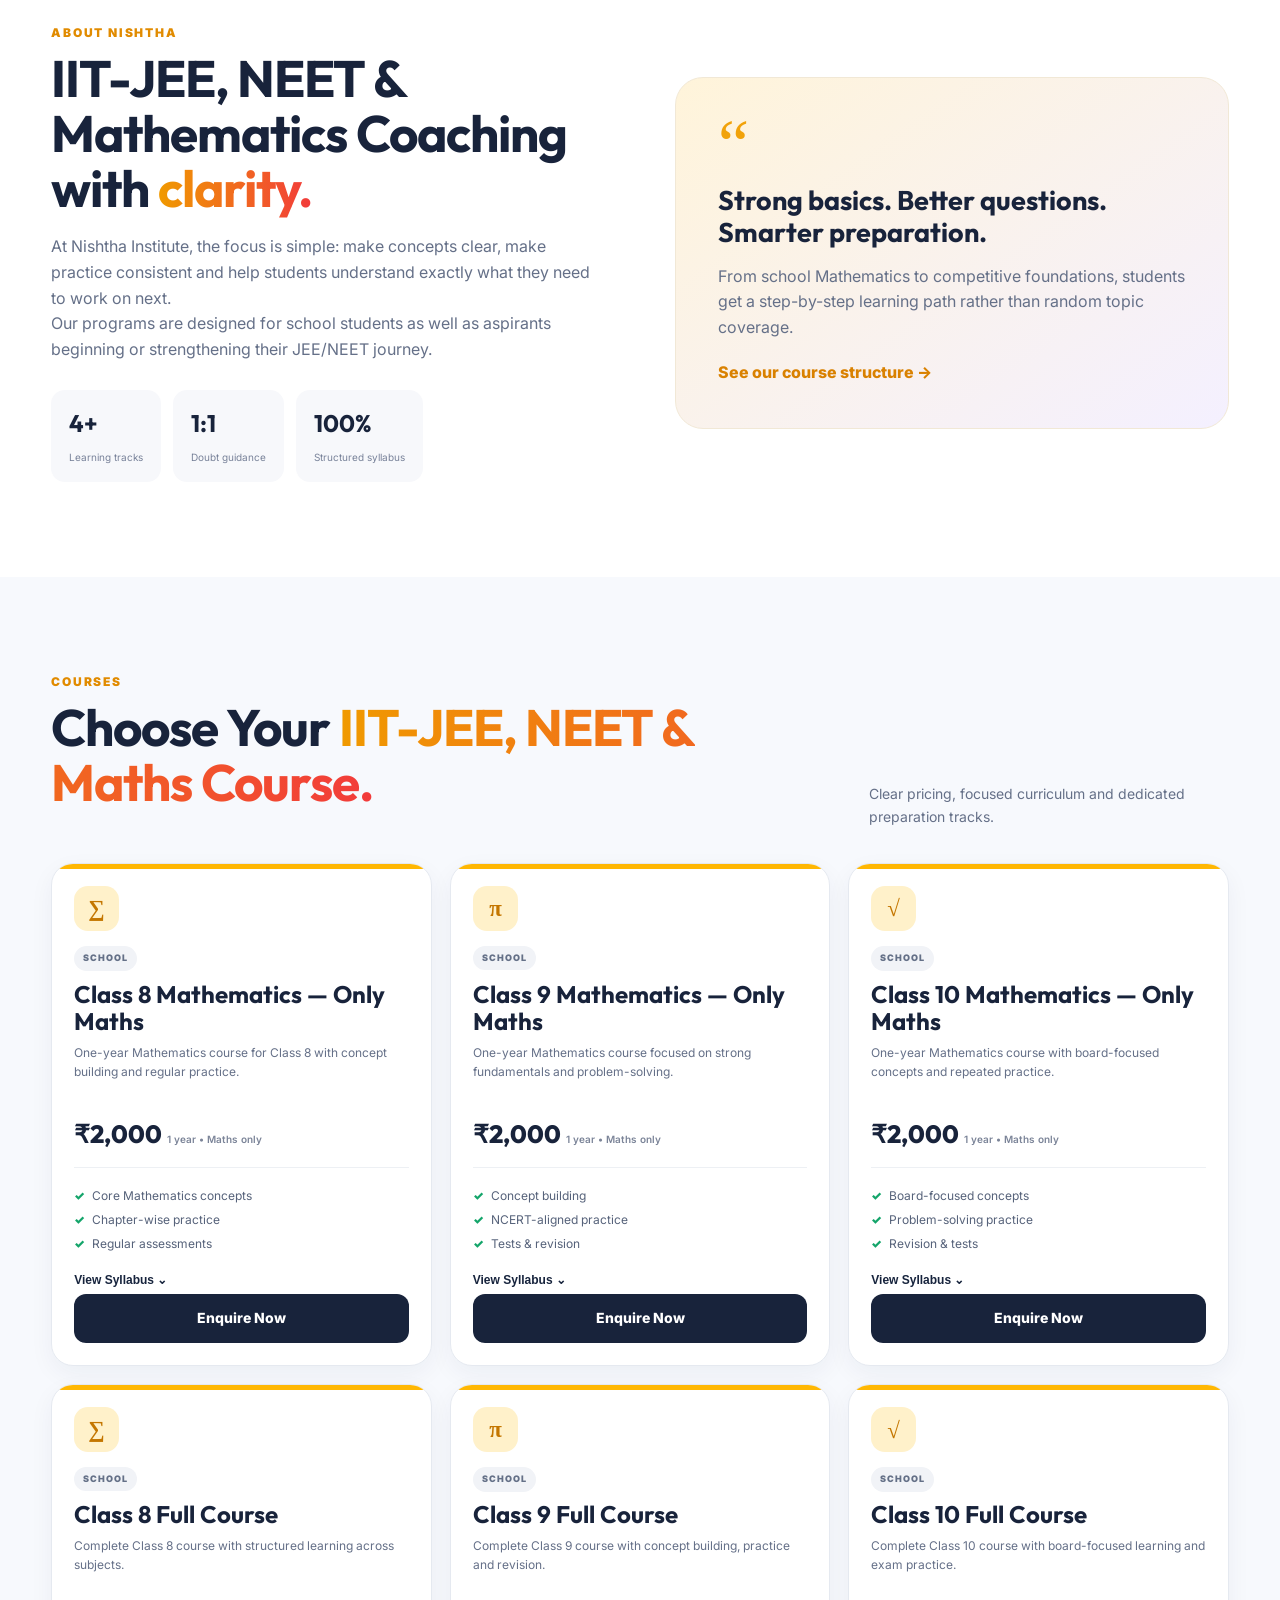
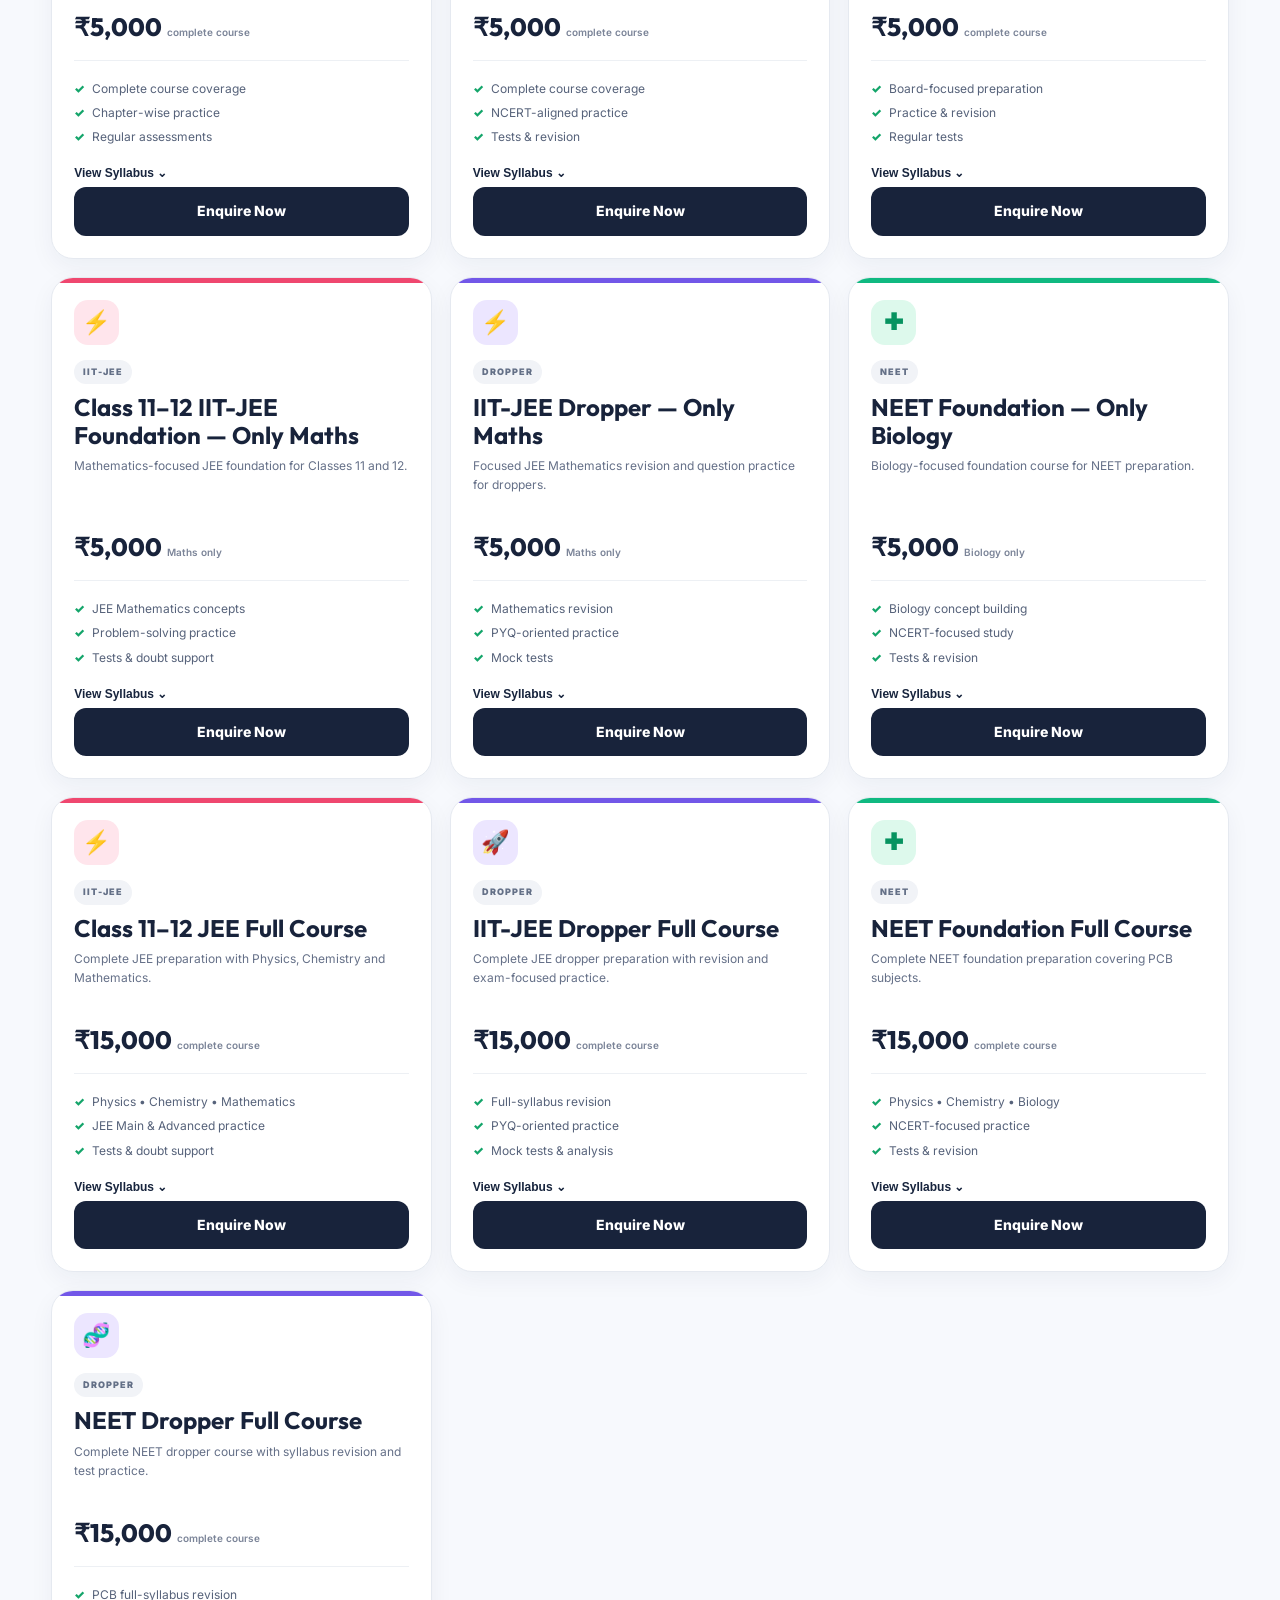
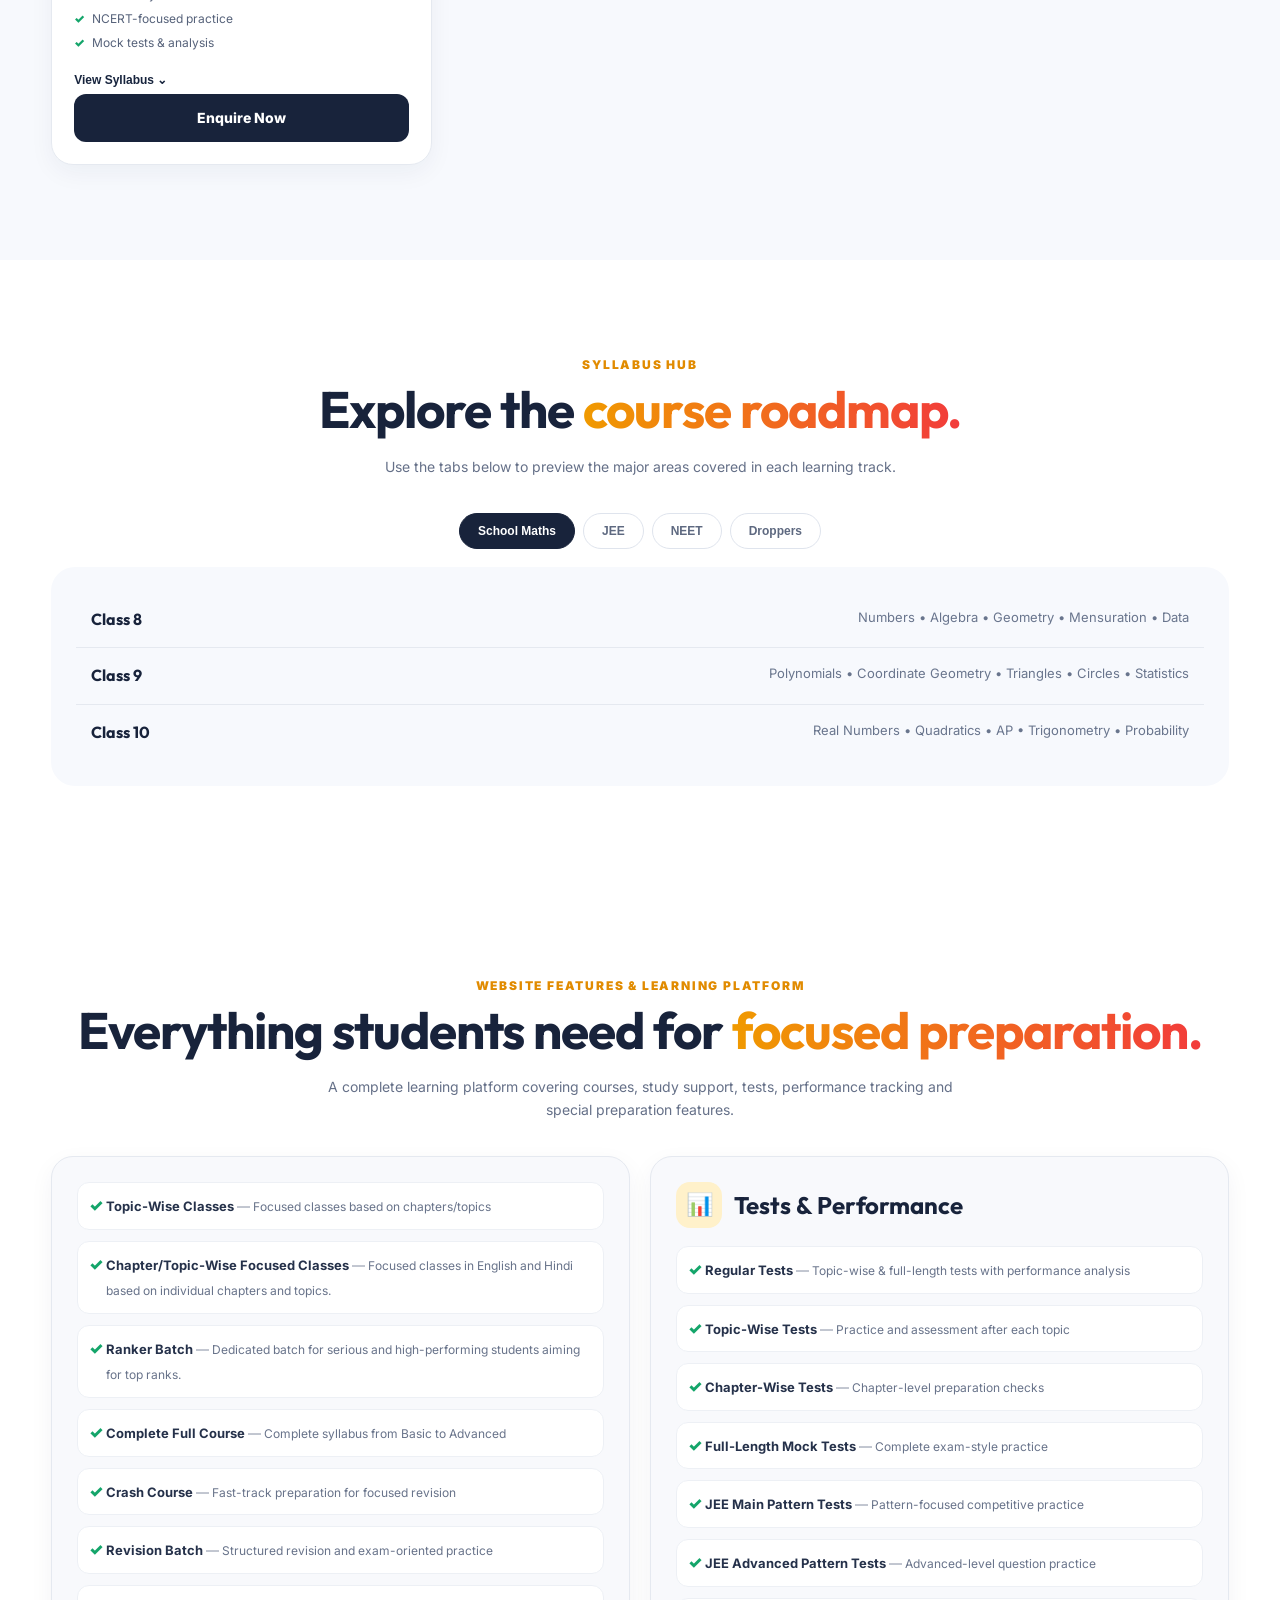
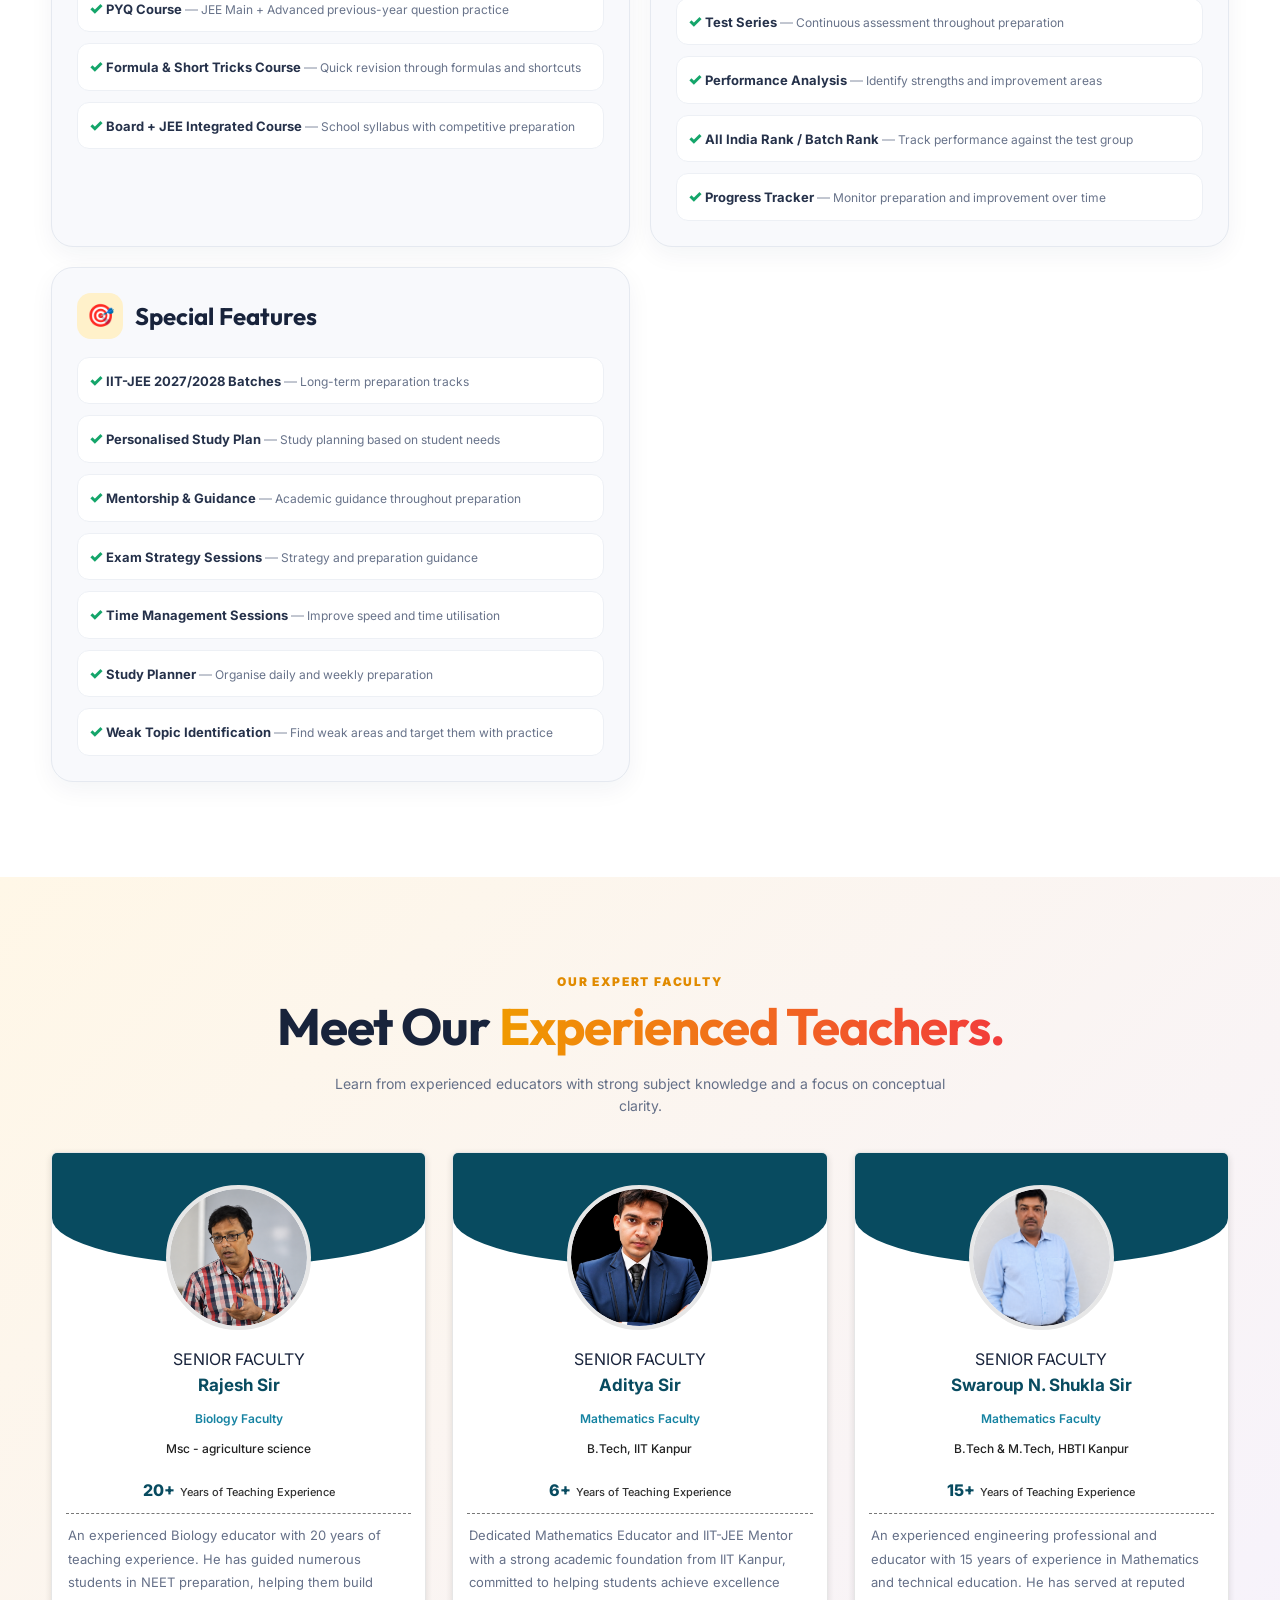
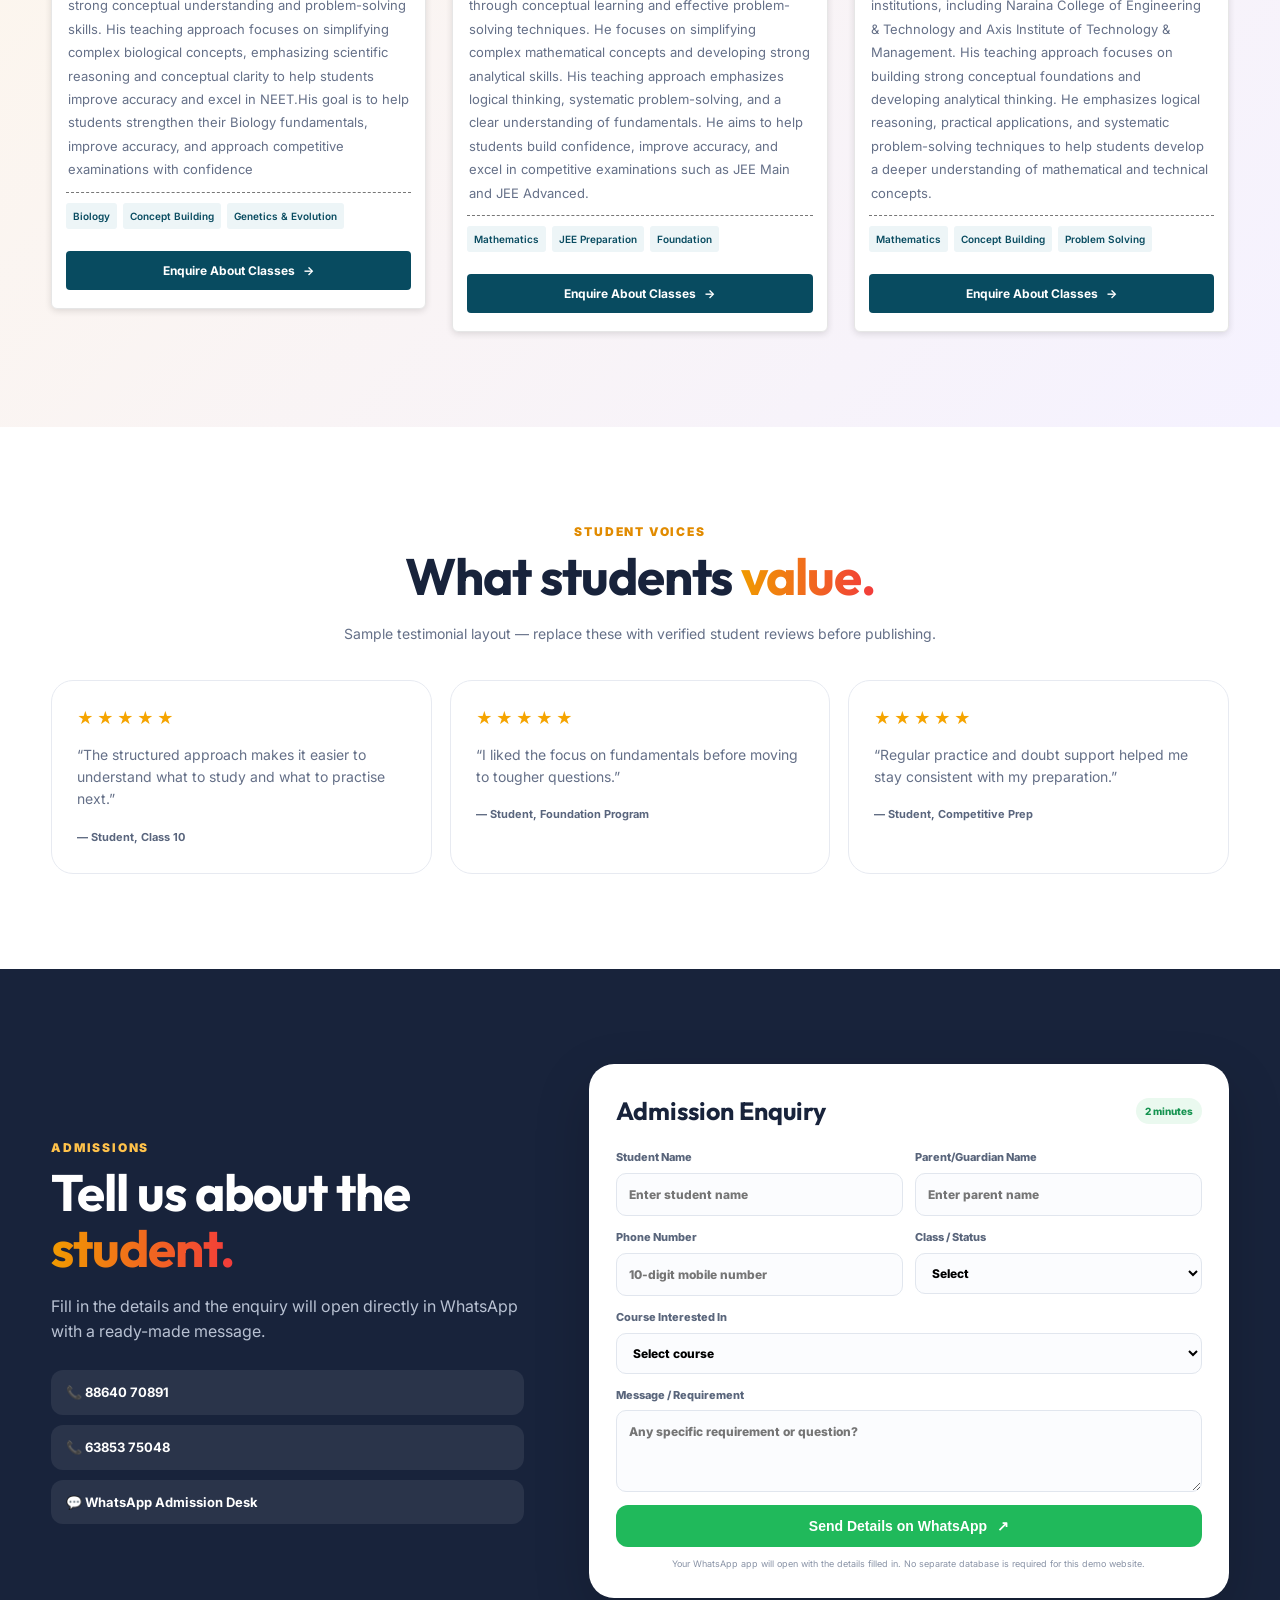
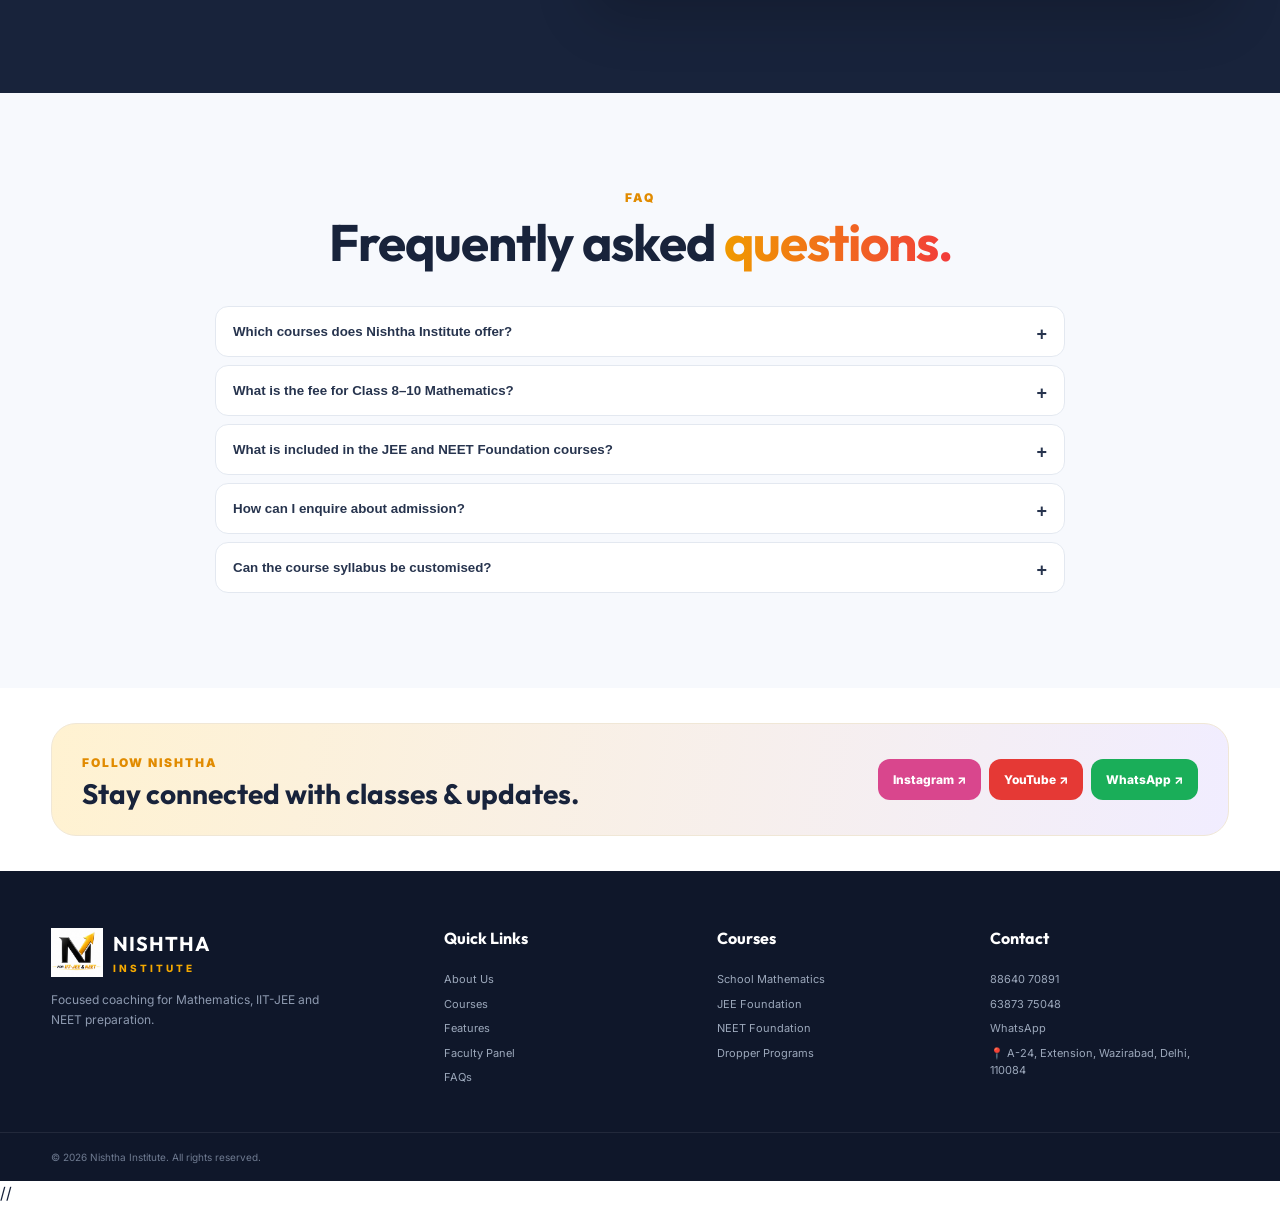
==== commit 578ef893: "Update Nishtha Institute homepage" ====
--- a/index.html
+++ b/index.html
@@ -40,7 +40,7 @@
     "@type":"EducationalOrganization",
     "name":"Nishtha Institute",
     "description":"IIT-JEE, NEET and School Mathematics coaching institute offering foundation, dropper and school Mathematics programs.",
-    "telephone":["+91-8864070891","+91-6393279543"],
+    "telephone":["+91-8864070891","+91-6387375048"],
     "sameAs":["https://www.instagram.com/nishthainstitute","https://youtube.com/@nishthainstitute"],
     "areaServed":"India",
     "hasOfferCatalog":{"@type":"OfferCatalog","name":"Nishtha Institute Courses","itemListElement":[
@@ -62,7 +62,7 @@
       <span>Admissions Open • School Maths • JEE • NEET</span>
       <div class="top-actions">
         <a href="tel:+918864070891">📞 88640 70891</a>
-        <a href="tel:+916393279543">📞 63932 79543</a>
+        <a href="tel:+916387375048">📞 63873 75048</a>
       </div>
     </div>
   </div>
@@ -899,7 +899,7 @@
       <div>
         <h4>Contact</h4>
         <a href="tel:+918864070891">88640 70891</a>
-        <a href="tel:+916393279543">63932 79543</a>
+        <a href="tel:+916387375048">63873 75048</a>
         <a href="https://wa.me/918864070891" target="_blank" rel="noopener">WhatsApp</a>
         <a href="https://www.google.com/maps/search/?api=1&query=A-24%2C%20Extension%2C%20Wazirabad%2C%20Delhi%2C%20110084"
           target="_blank" rel="noopener">
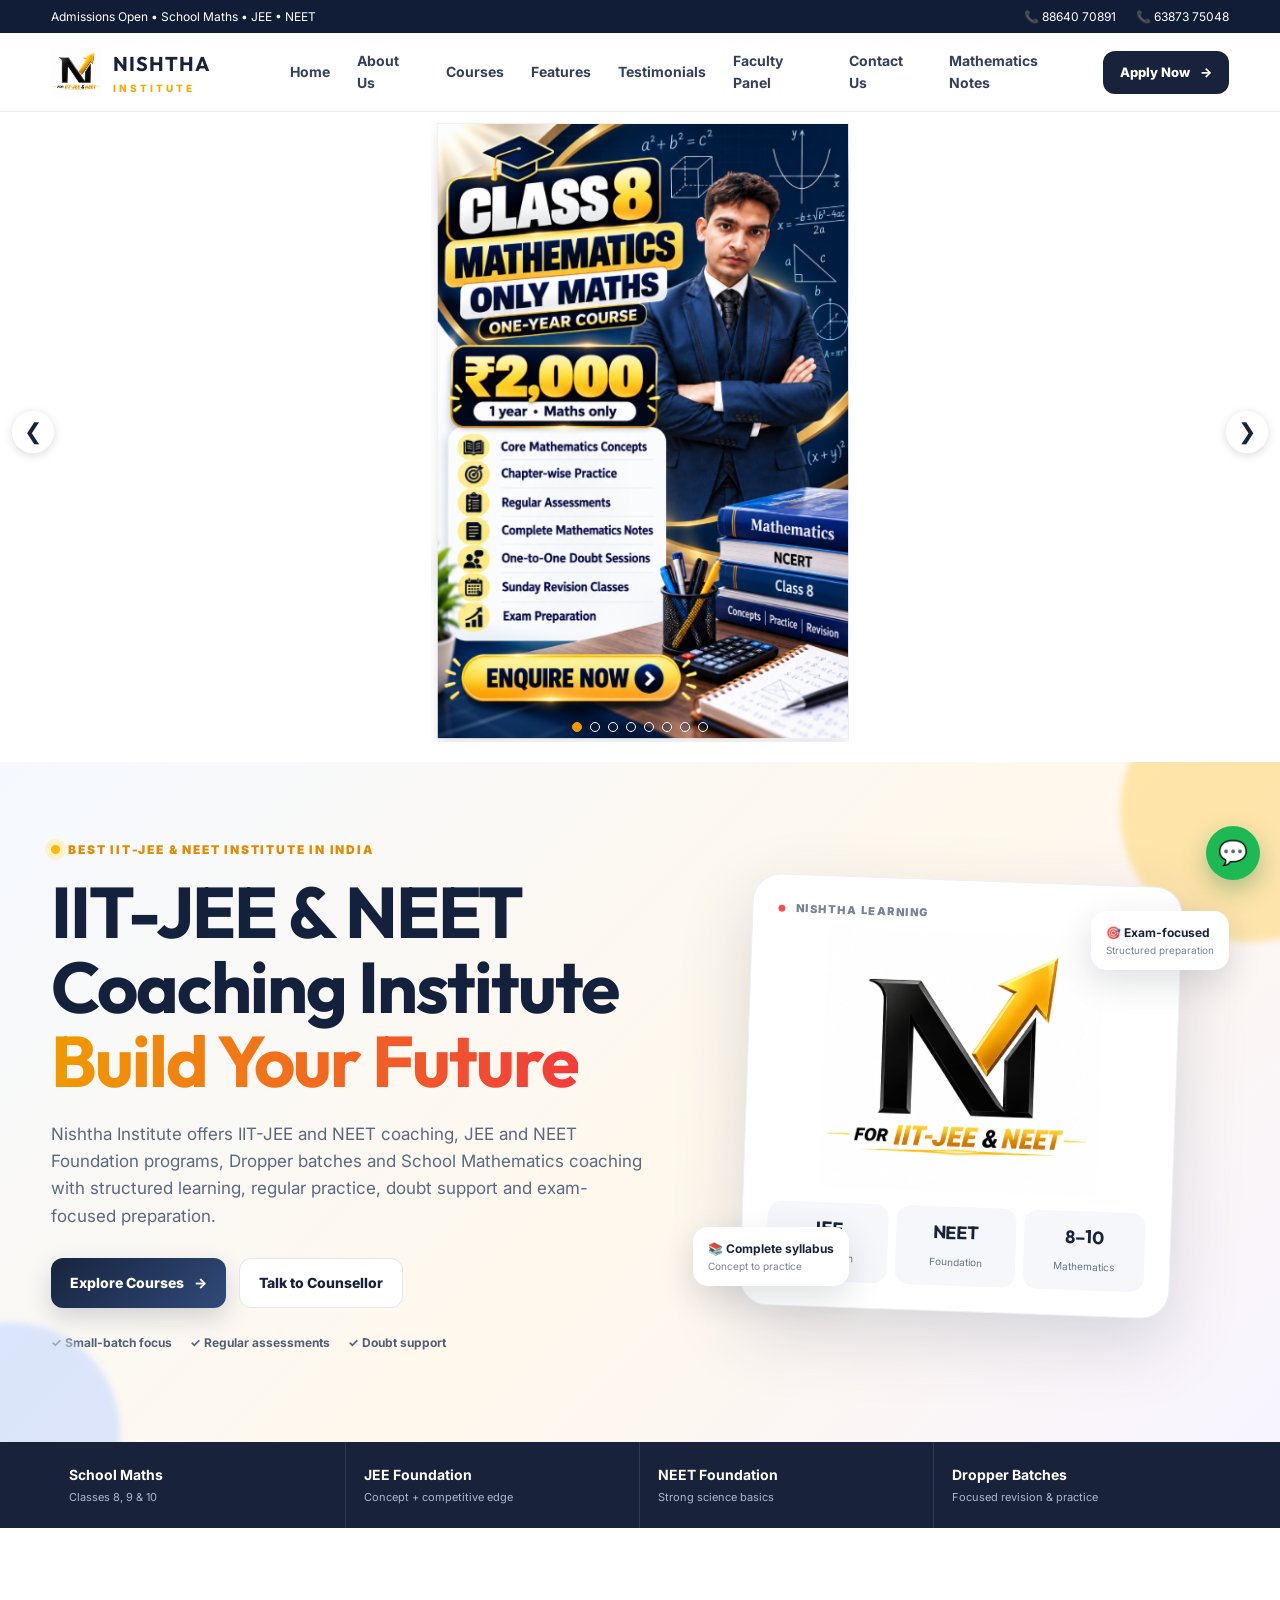
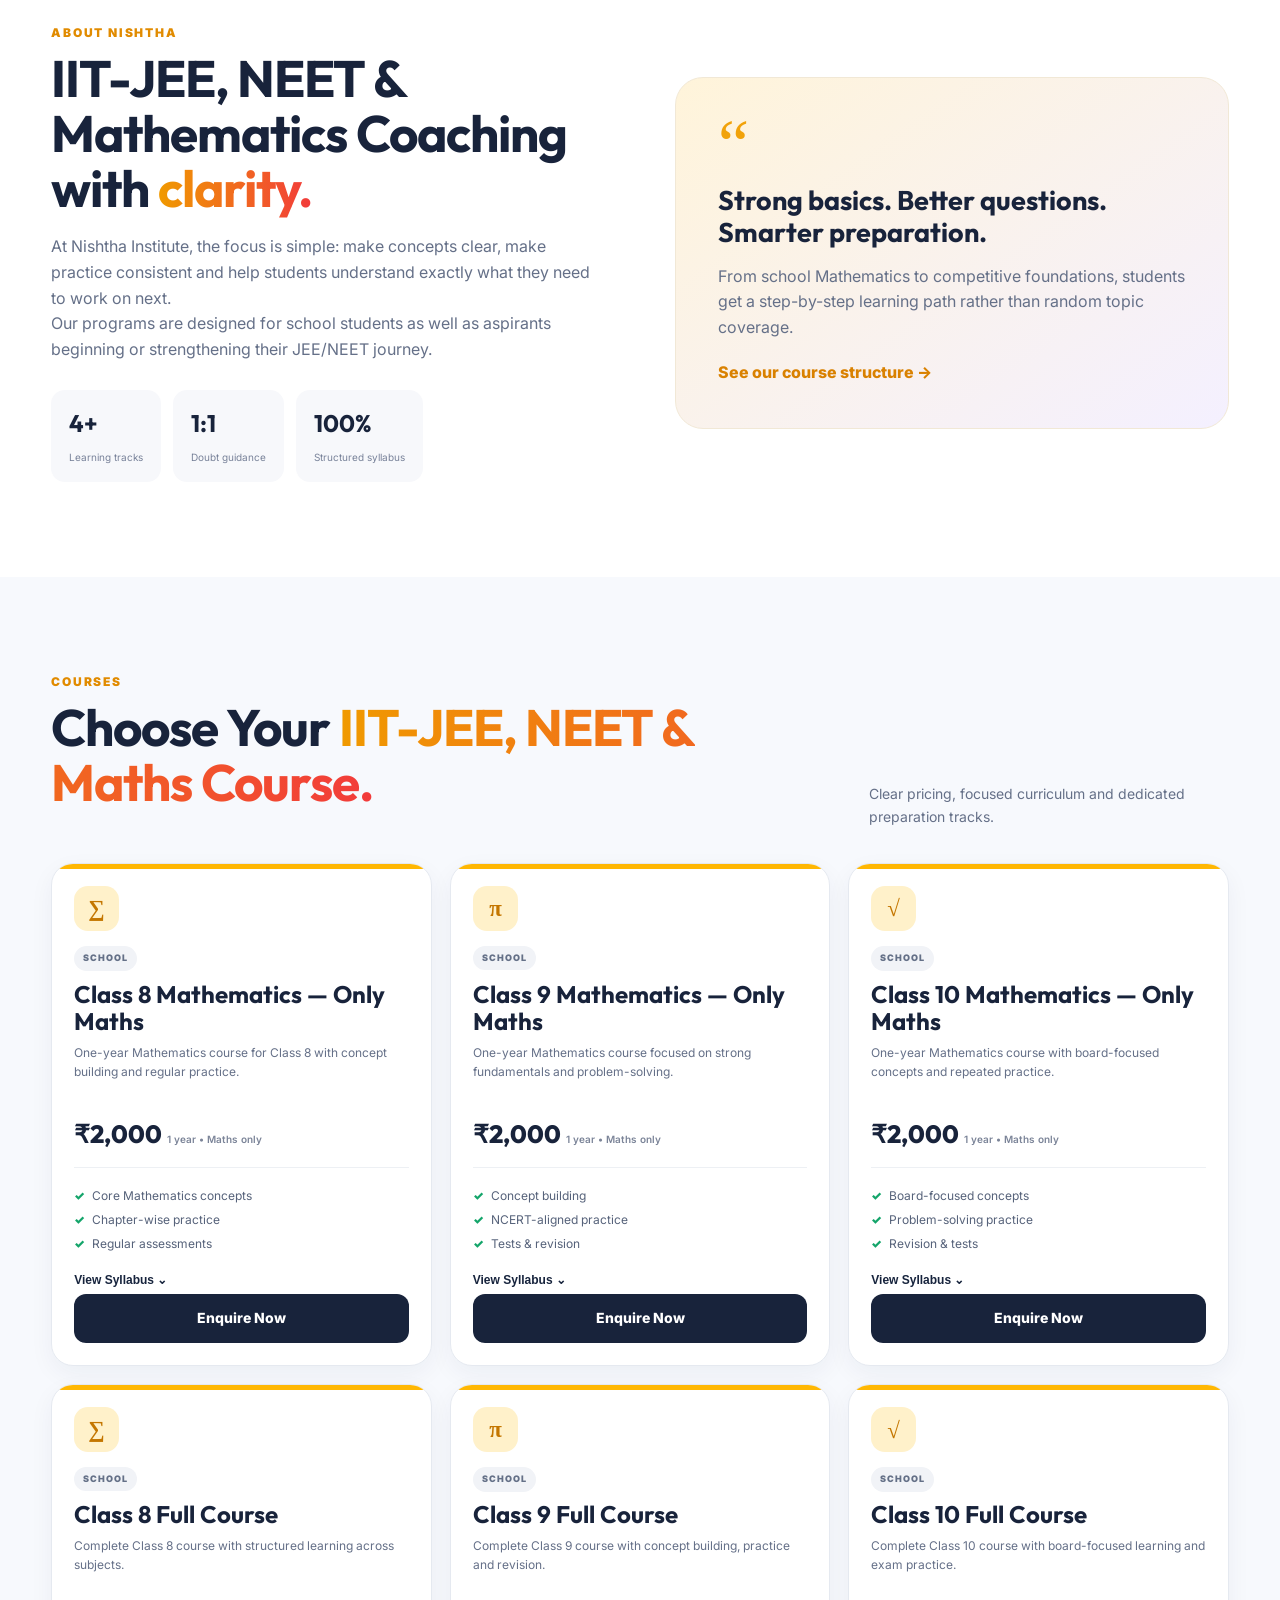
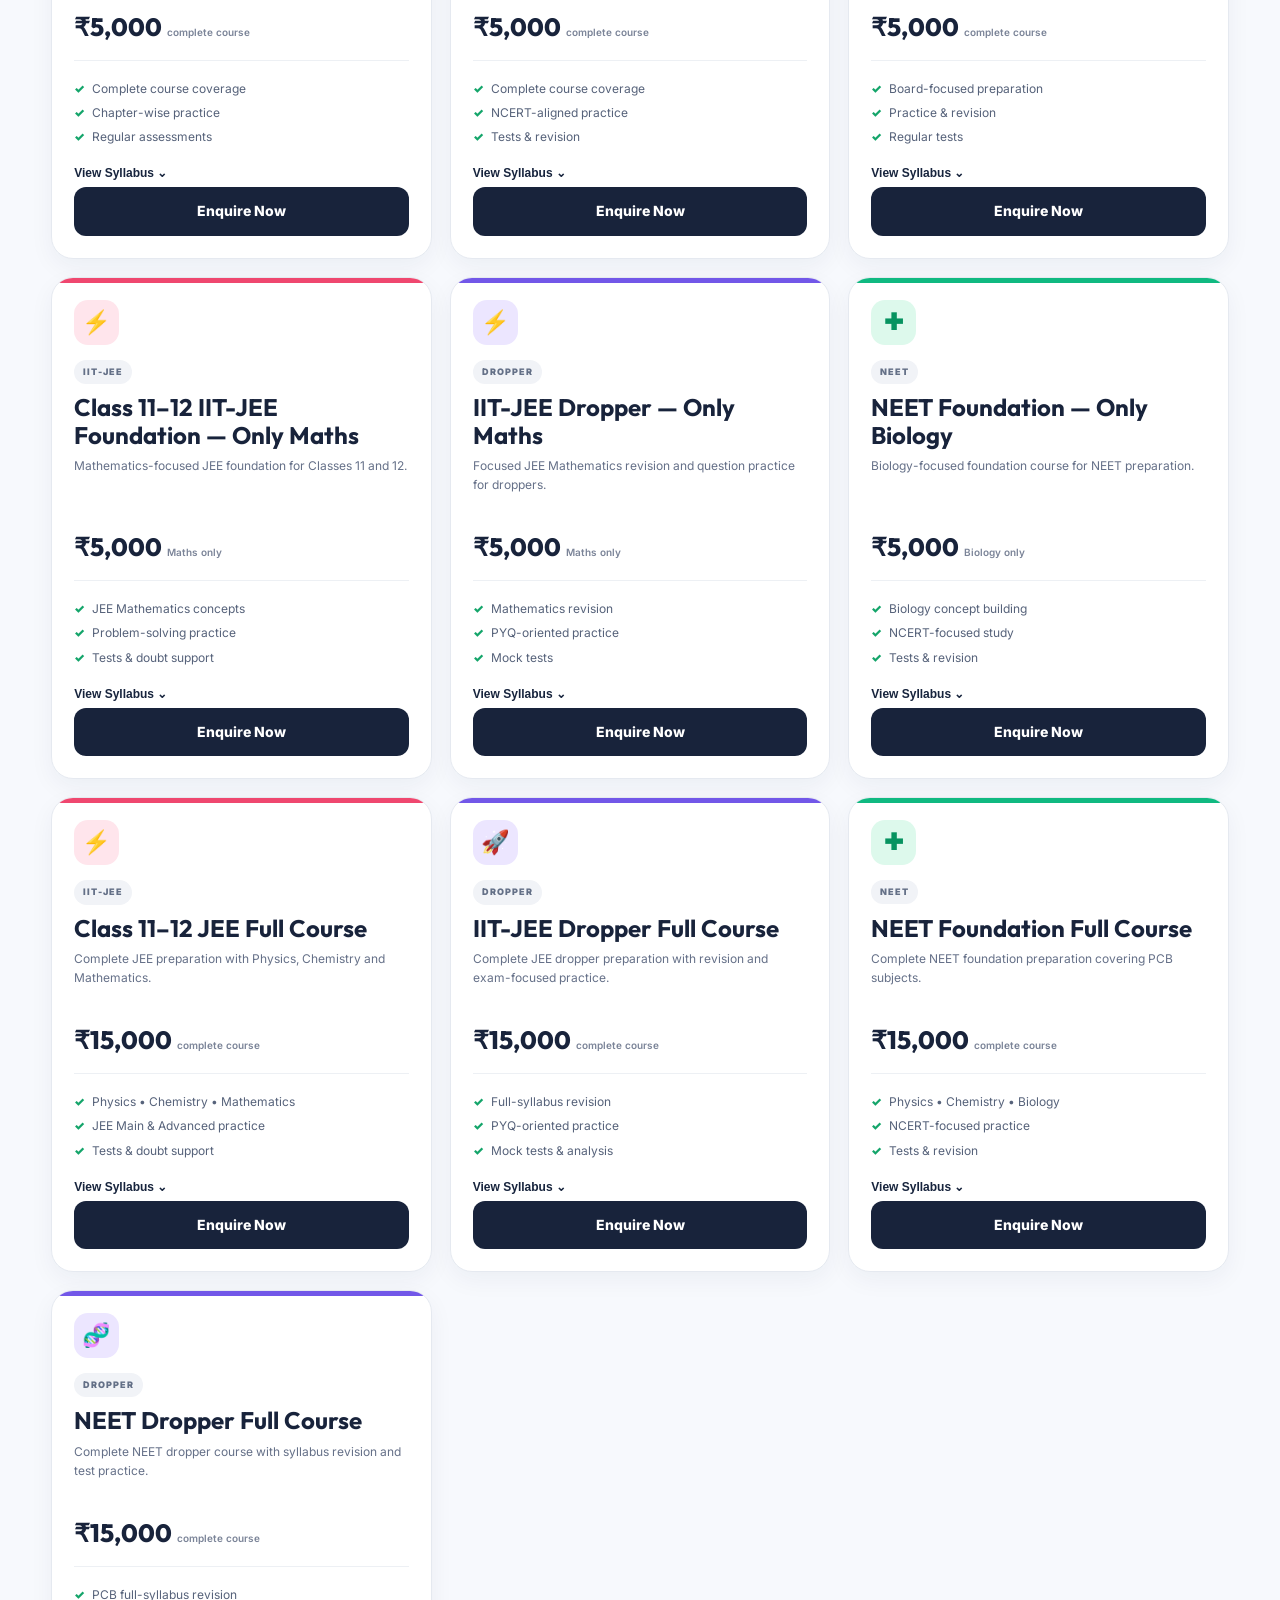
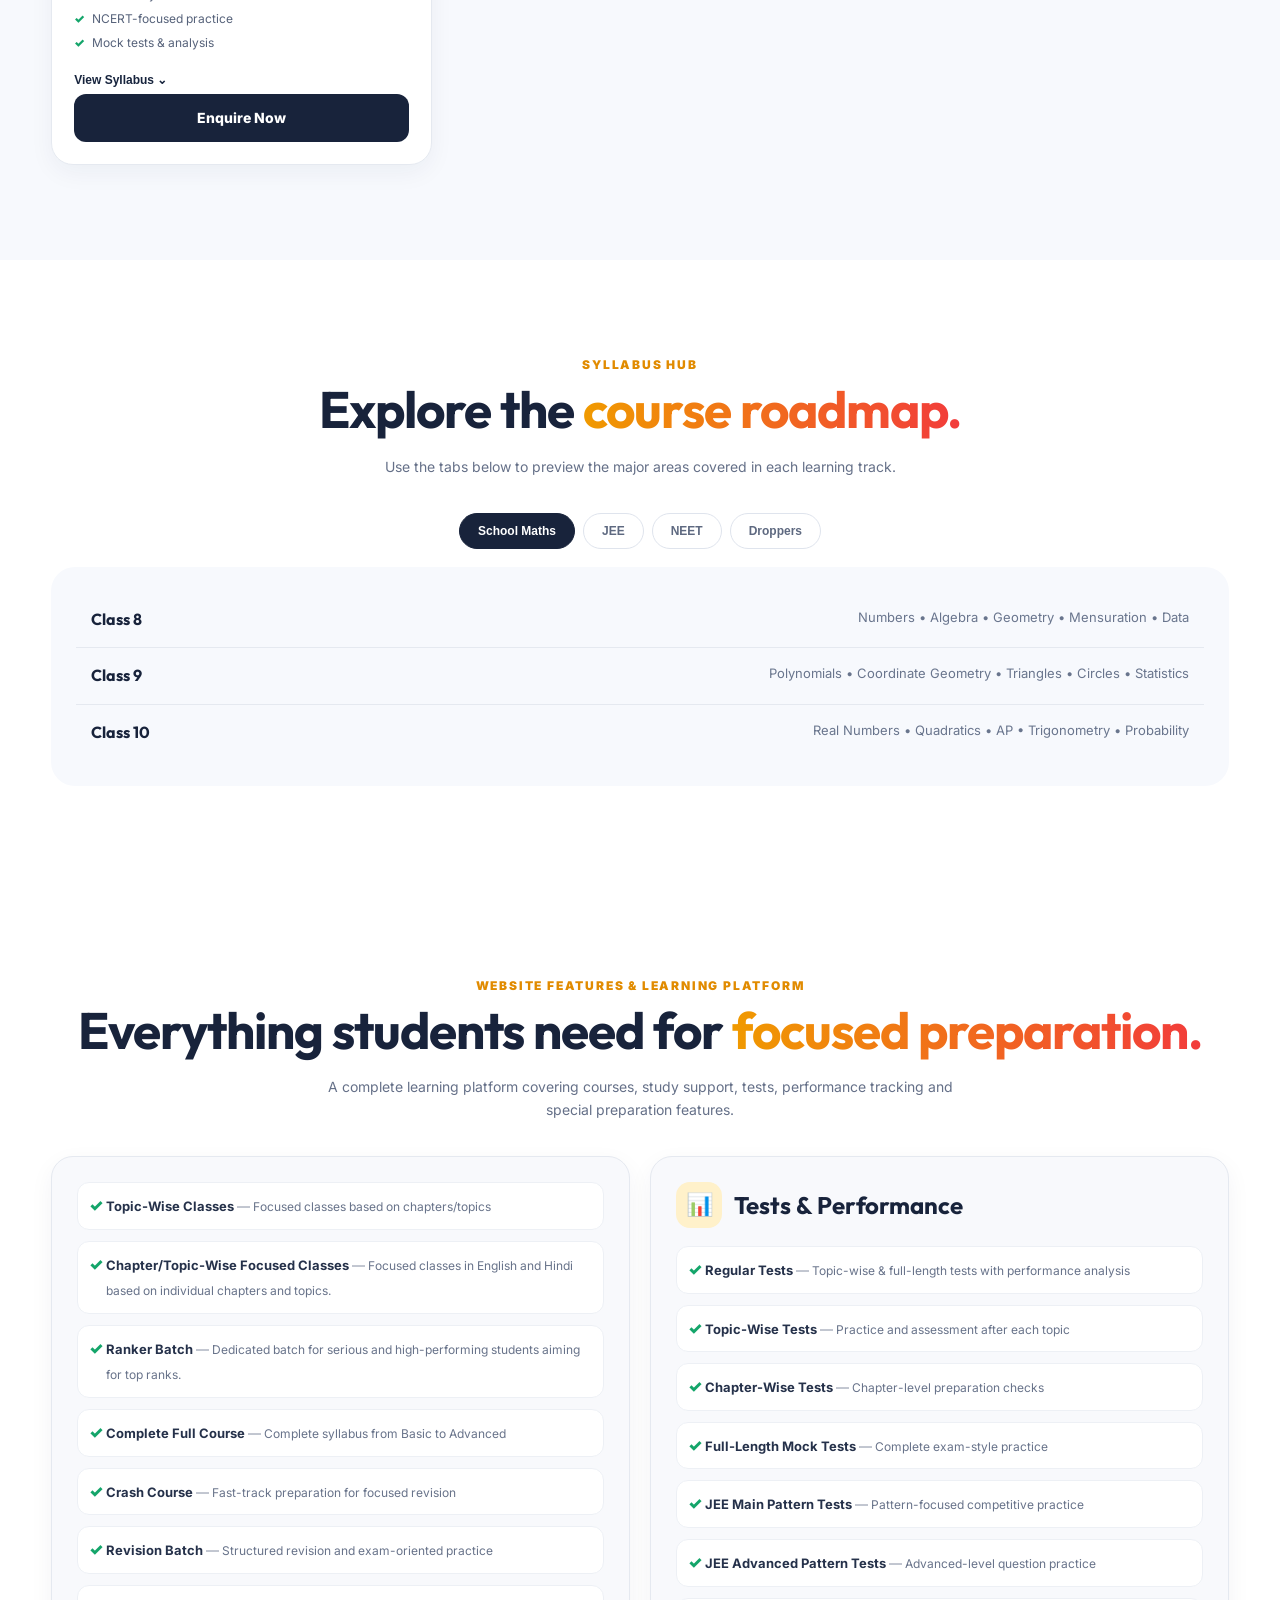
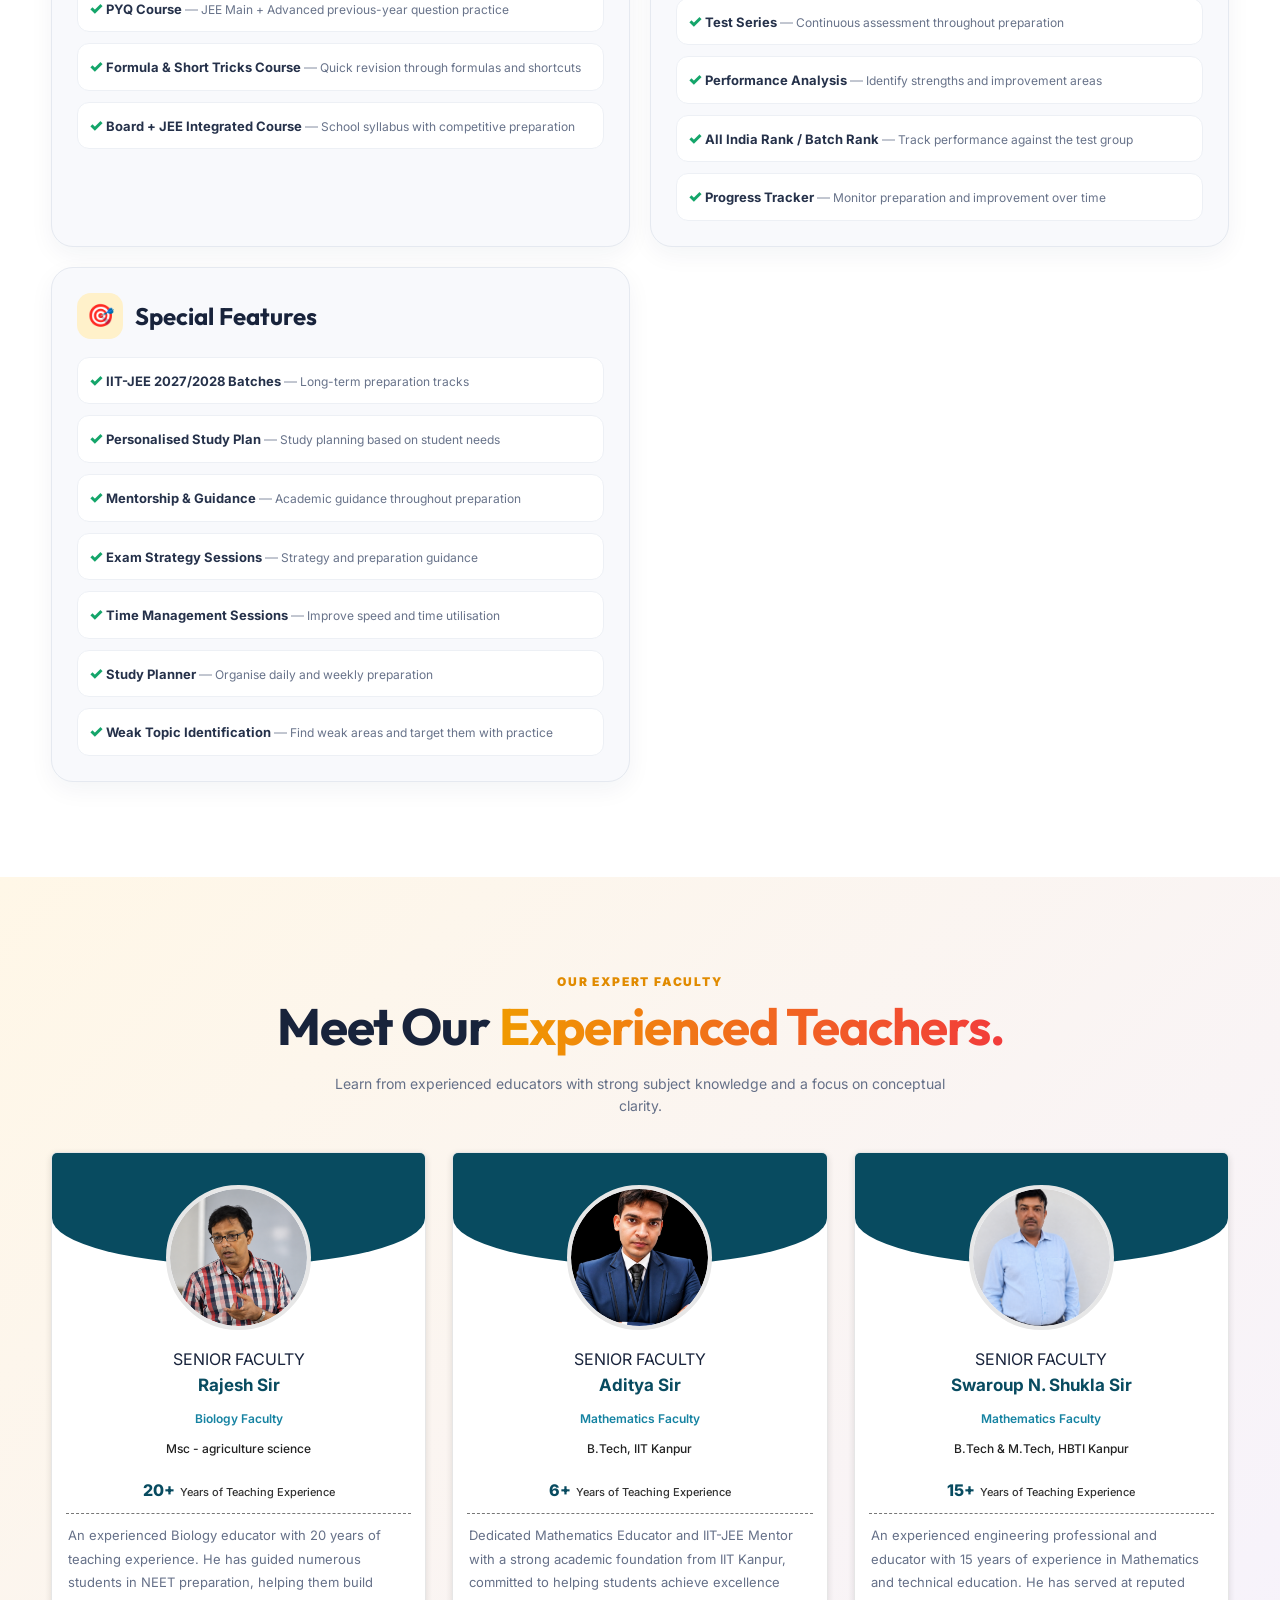
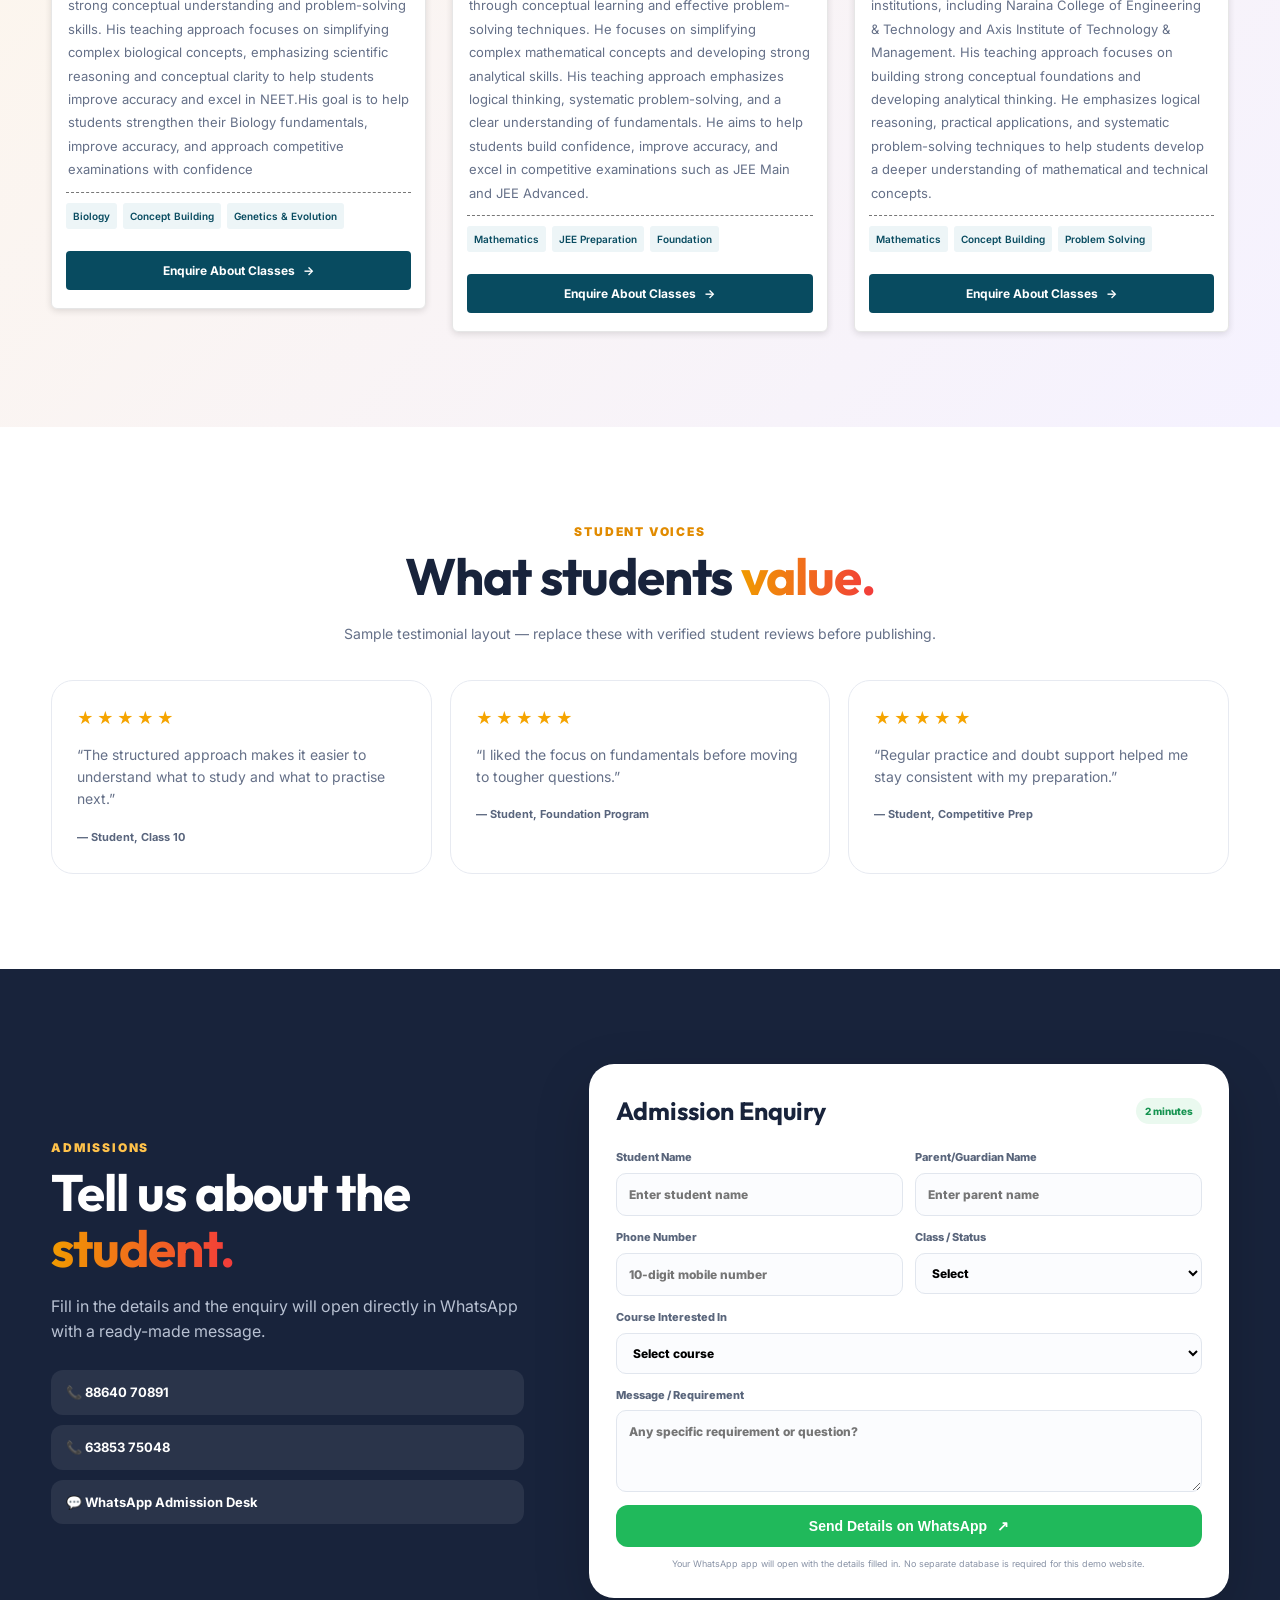
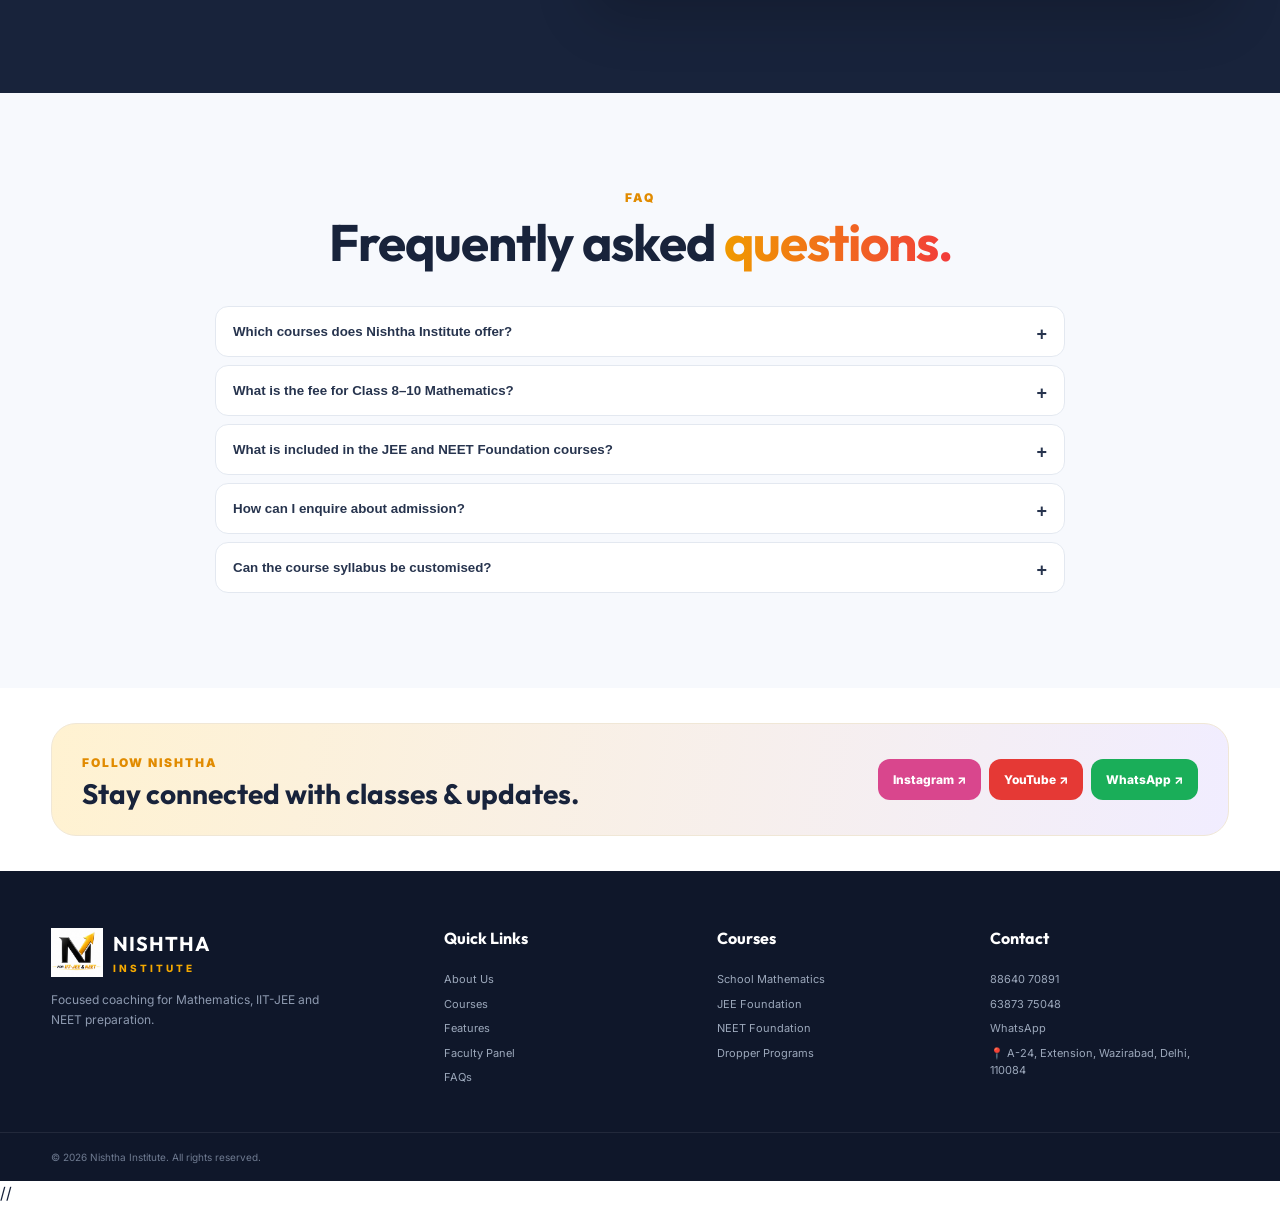
==== commit 953f3506: "Update index.html" ====
--- a/index.html
+++ b/index.html
@@ -985,7 +985,7 @@
       </form>
     </div>
   </div>
-  <a class="floating-wa" href="https://wa.me/918864070891" target="_blank" rel="noopener"
+  <a class="floating-wa" href="https://wa.me/916387375048" target="_blank" rel="noopener"
     aria-label="Chat on WhatsApp">💬</a>
 
   <script type="application/ld+json">
